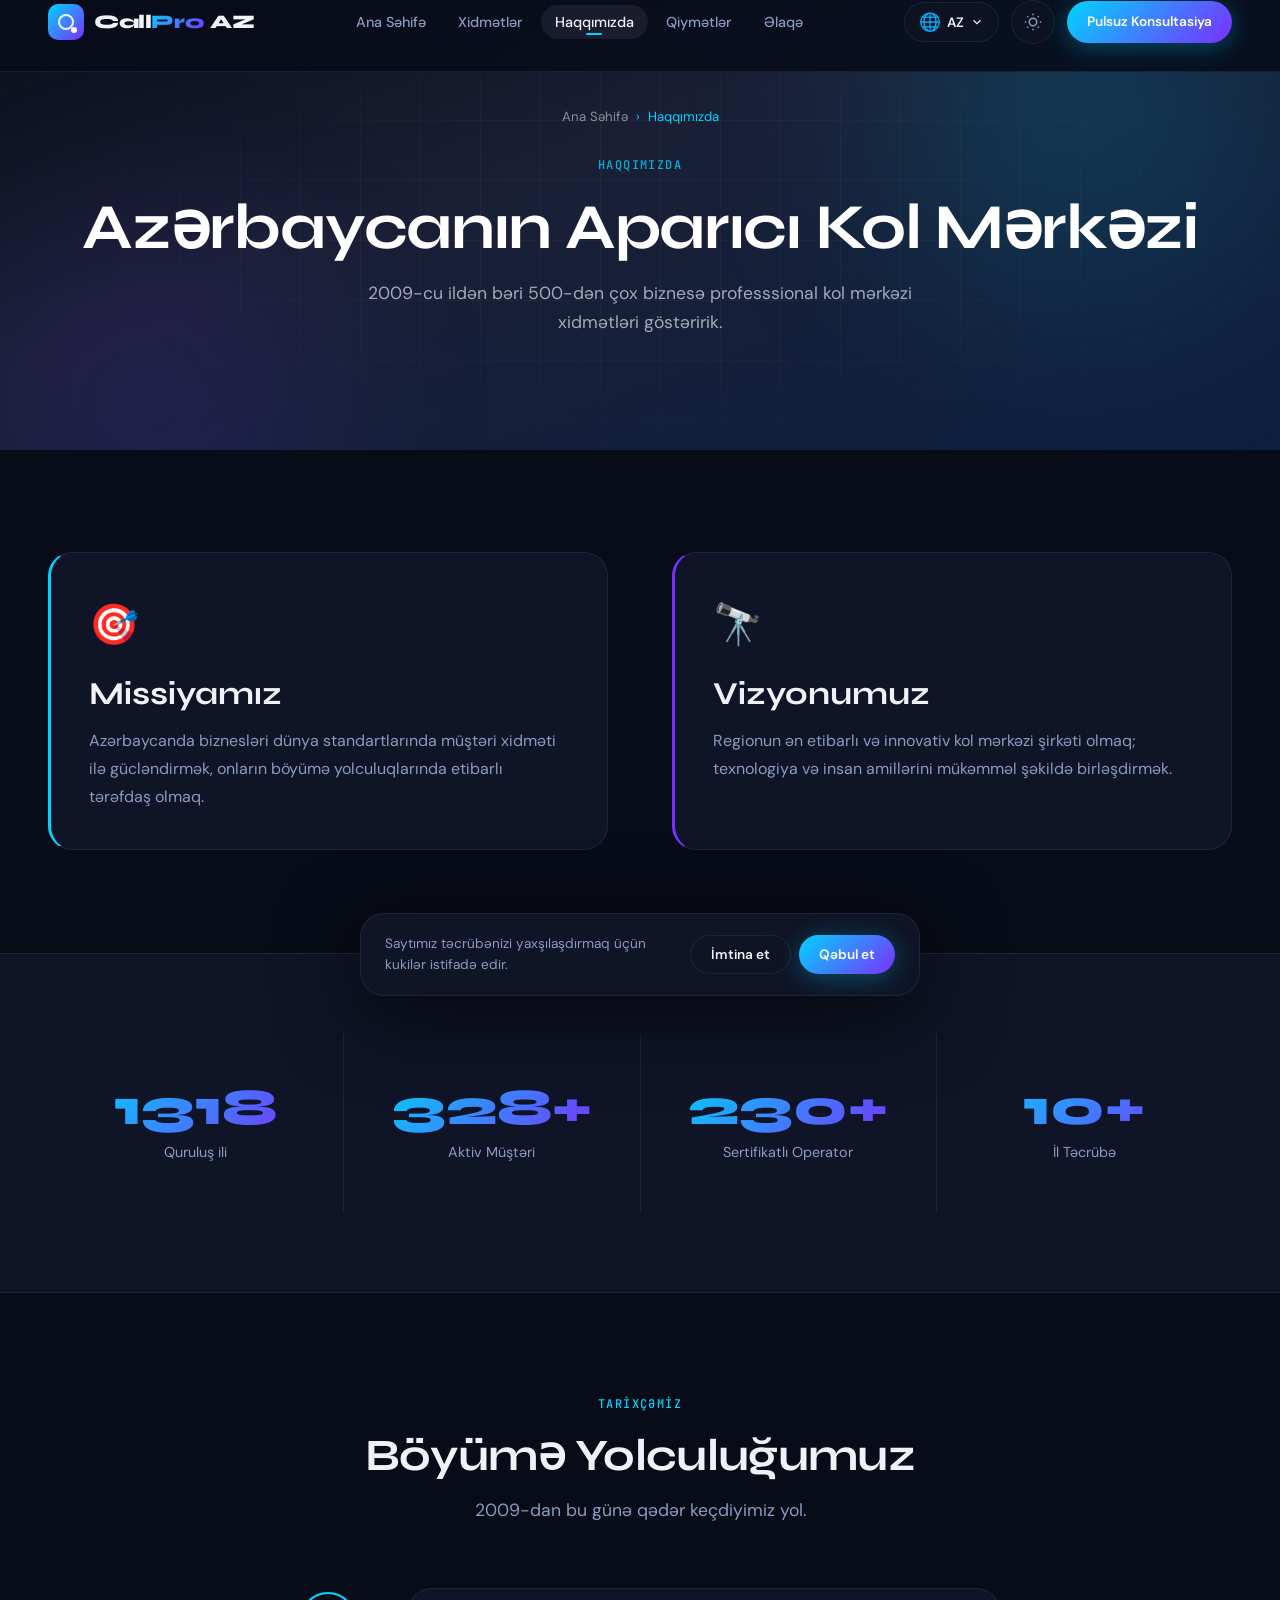
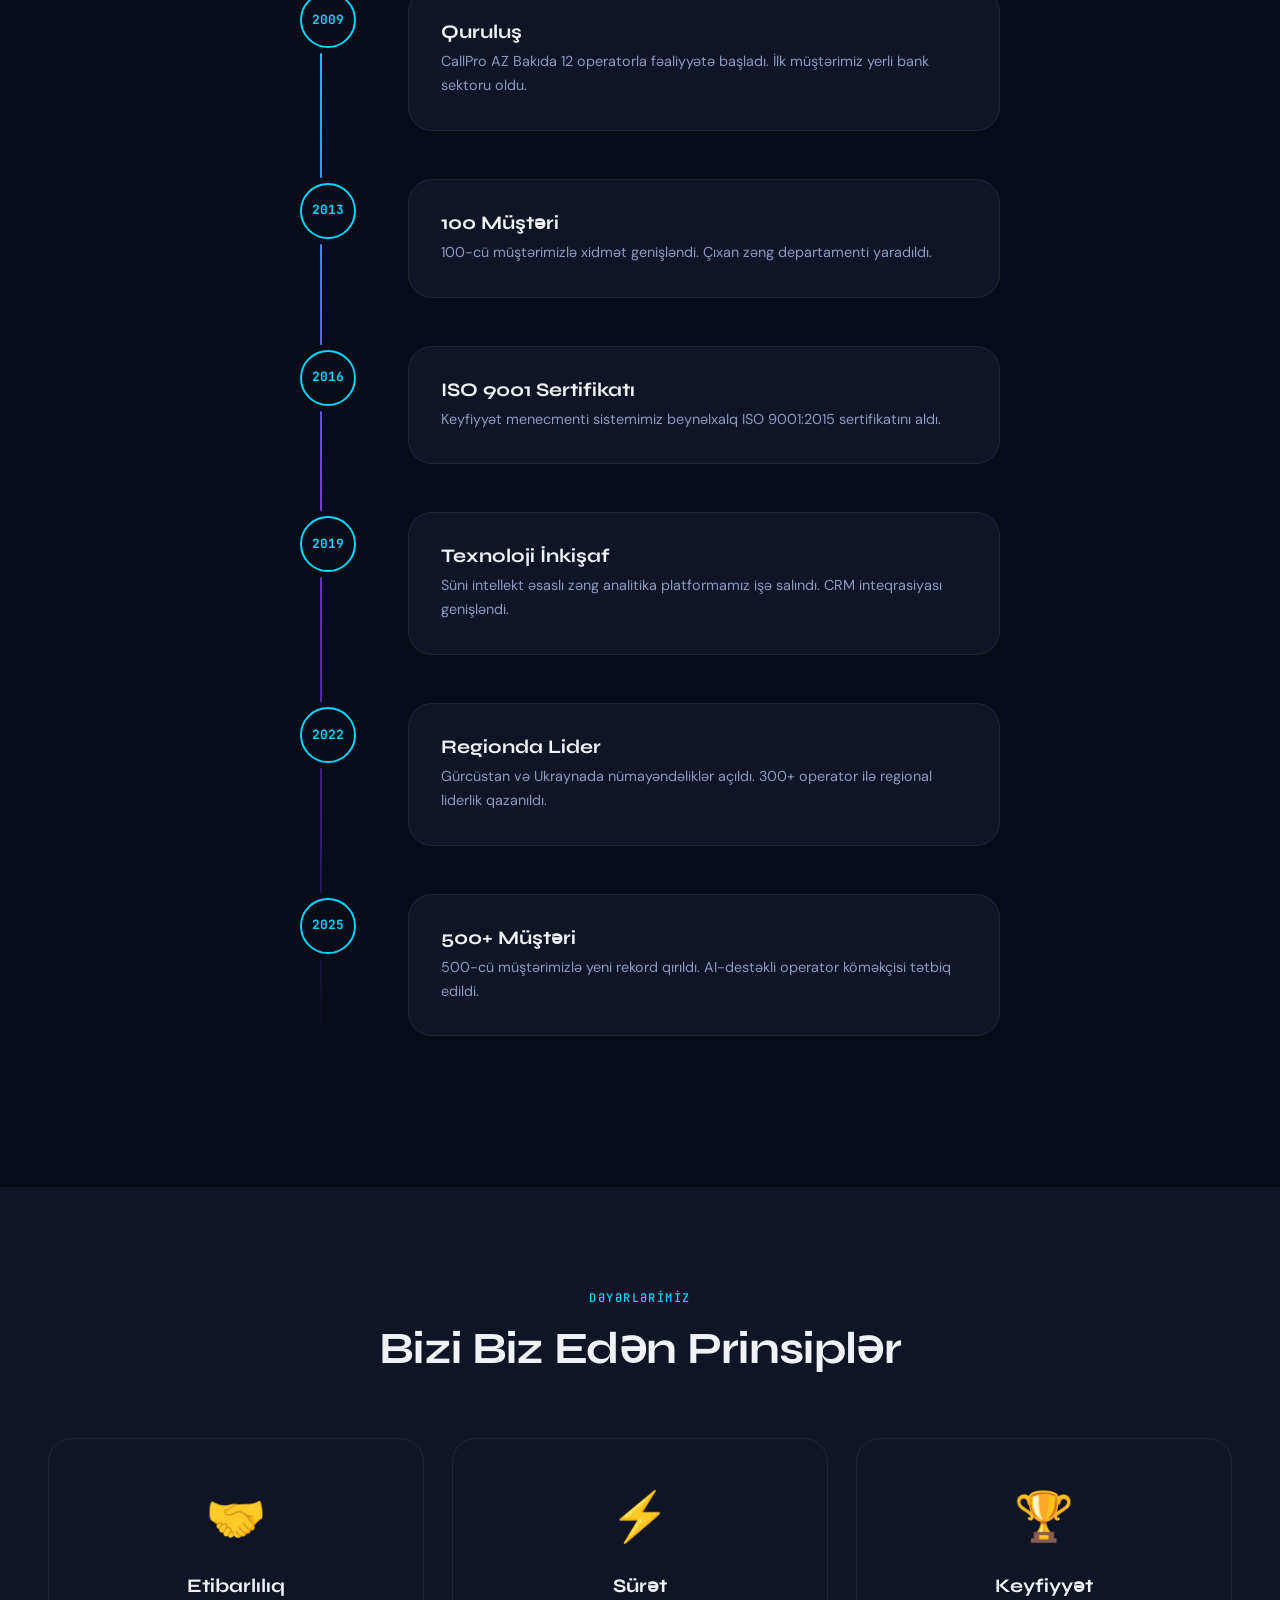
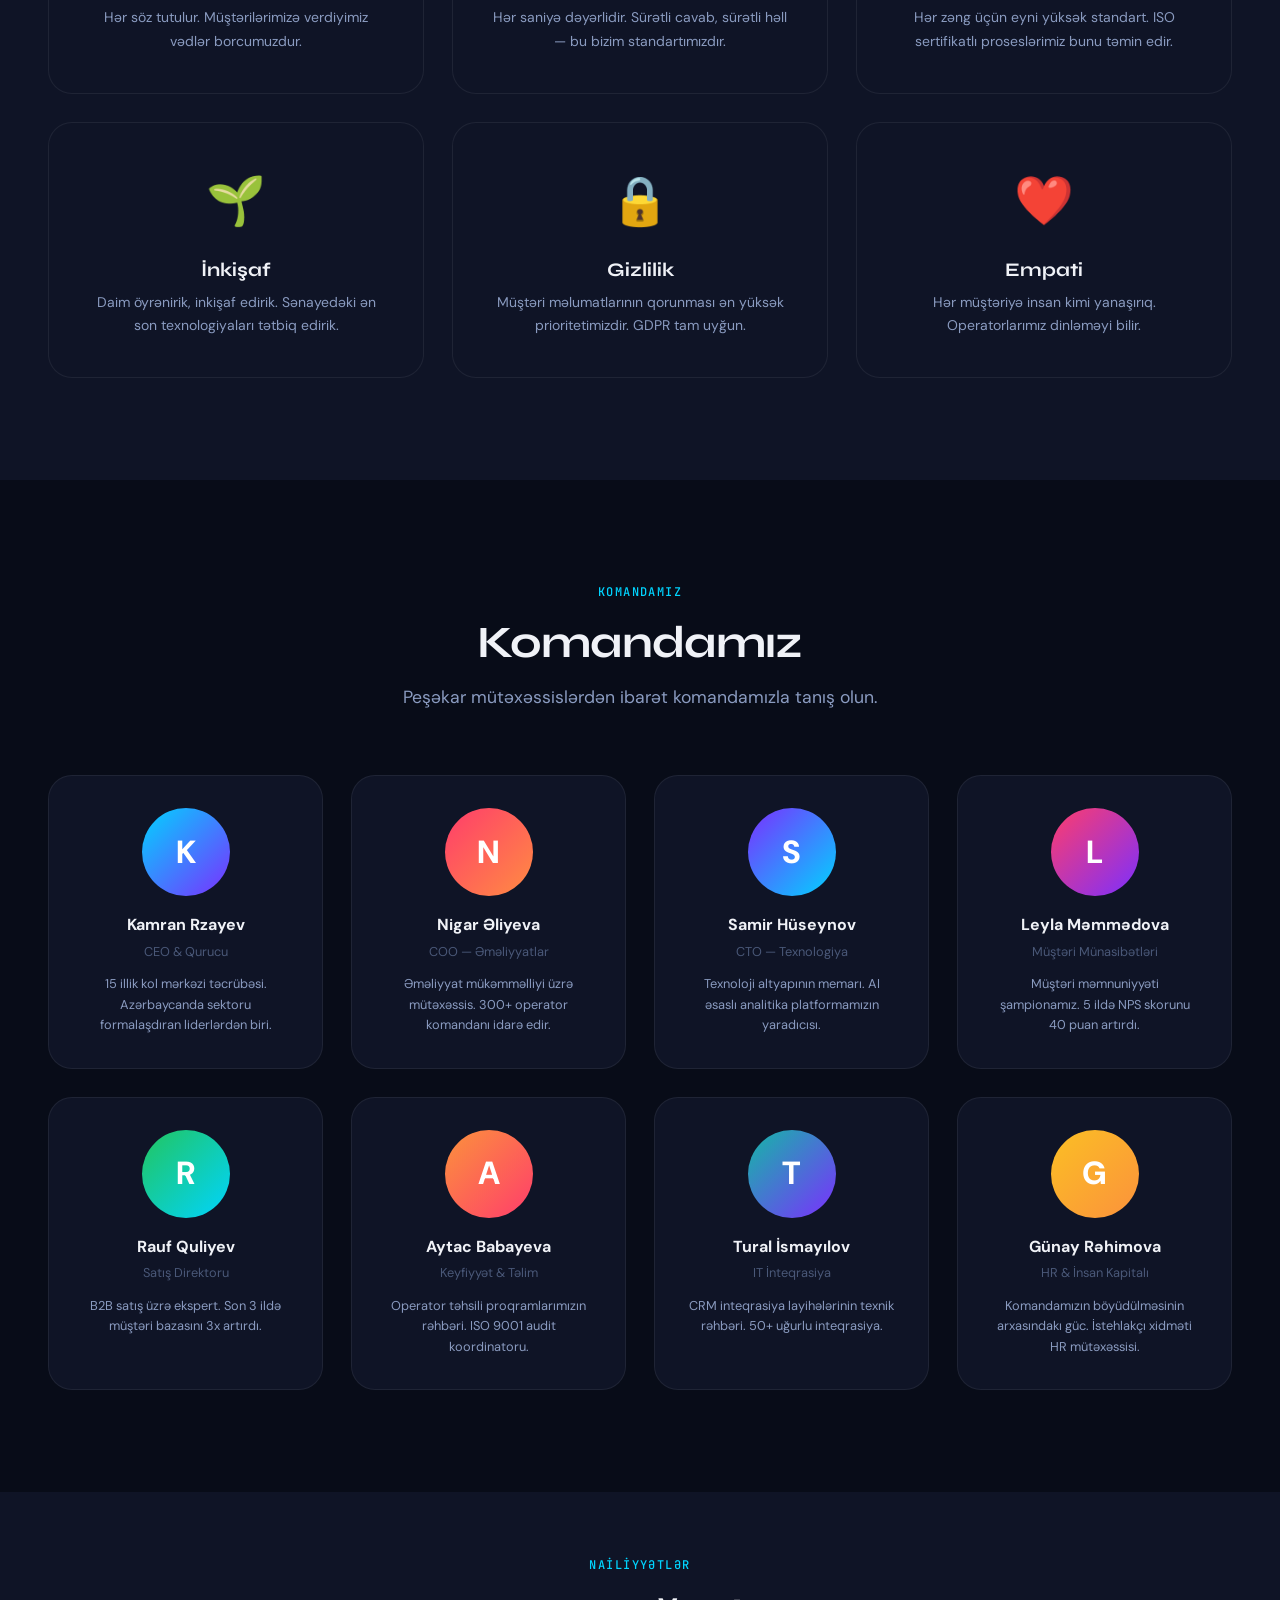
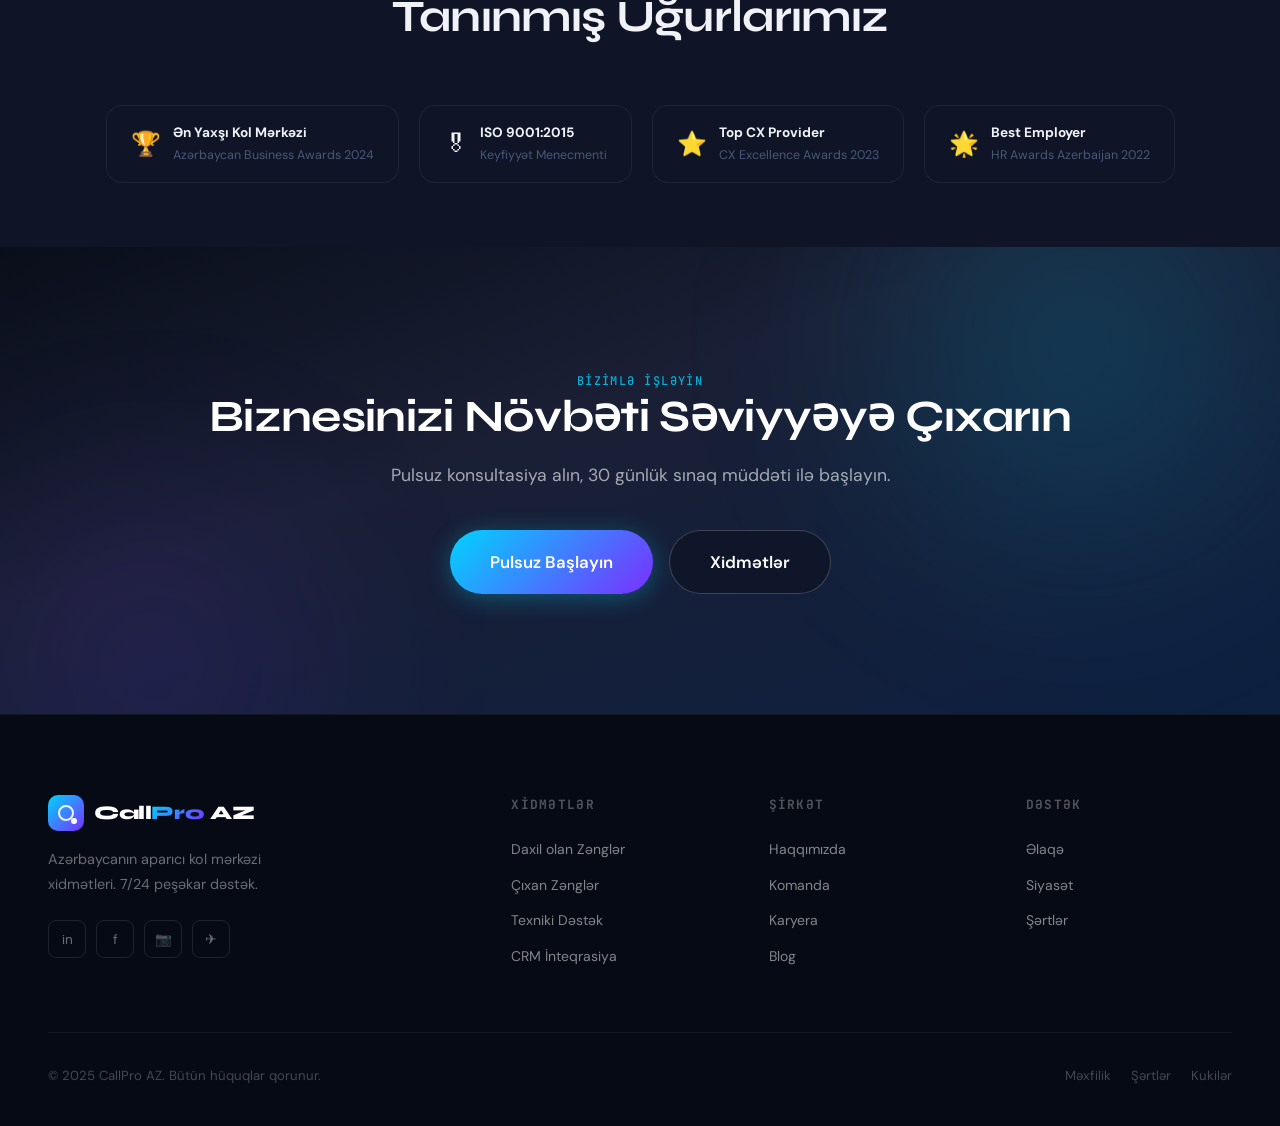
==== about.html @ 4e889a0c "Update about.html" ====
<!DOCTYPE html>
<html lang="az" data-theme="dark">
<head>
  <meta charset="UTF-8"/>
  <meta name="viewport" content="width=device-width, initial-scale=1.0"/>
  <meta name="description" data-i18n="page_description_about" content="CallPro AZ haqqında — 2009-dən bəri Azərbaycanda aparıcı kol mərkəzi xidməti. Komandamız, missiyamız, dəyərlərimiz."/>
  <title data-i18n="page_title_about">Haqqımızda — CallPro AZ</title>
  <link rel="preconnect" href="https://fonts.googleapis.com"/>
  <link rel="preconnect" href="https://fonts.gstatic.com" crossorigin/>
  <link href="https://fonts.googleapis.com/css2?family=Syne:wght@400;600;700;800&family=DM+Sans:ital,opsz,wght@0,9..40,300;0,9..40,400;0,9..40,500;0,9..40,600;0,9..40,700;1,9..40,400&family=JetBrains+Mono:wght@400;500;600&display=swap" rel="stylesheet"/>
  <link rel="stylesheet" href="css/variables.css"/>
  <link rel="stylesheet" href="css/nav.css"/>
  <link rel="stylesheet" href="css/sections.css"/>
  <link rel="stylesheet" href="css/components.css"/>
  <link rel="stylesheet" href="css/responsive.css"/>
  <style>
    .timeline { position: relative; padding: 0; }
    .timeline::before {
      content: '';
      position: absolute;
      left: clamp(20px, 4vw, 40px);
      top: 0; bottom: 0;
      width: 2px;
      background: linear-gradient(to bottom, var(--accent), var(--accent-3), transparent);
    }
    .timeline-item {
      display: grid;
      grid-template-columns: clamp(56px, 8vw, 96px) 1fr;
      gap: clamp(16px, 3vw, 32px);
      margin-bottom: clamp(28px, 4vw, 48px);
      position: relative;
    }
    .timeline-year {
      text-align: center;
      padding-top: 4px;
      position: relative;
      z-index: 1;
    }
    .timeline-year-num {
      display: inline-flex;
      align-items: center;
      justify-content: center;
      width: clamp(40px, 6vw, 56px);
      height: clamp(40px, 6vw, 56px);
      border-radius: 50%;
      border: 2px solid var(--accent);
      background: var(--bg);
      font-family: var(--font-mono);
      font-weight: 700;
      font-size: clamp(0.65rem, 1.2vw, 0.8rem);
      color: var(--accent);
      box-shadow: 0 0 0 6px var(--bg);
    }
    .timeline-content {
      background: var(--bg-card);
      border: 1px solid var(--border);
      border-radius: var(--radius-lg);
      padding: clamp(20px, 3vw, 32px);
      transition: all var(--dur-med) var(--ease);
    }
    .timeline-content:hover { border-color: rgba(0,212,255,0.25); transform: translateX(4px); }
    .timeline-content h3 { font-size: clamp(1rem, 1.8vw, 1.2rem); margin-bottom: 8px; }
    .timeline-content p  { font-size: 0.9rem; color: var(--text-secondary); line-height: 1.65; }

    .values-grid {
      display: grid;
      grid-template-columns: repeat(3, 1fr);
      gap: clamp(16px, 2.5vw, 28px);
    }
    .value-card {
      padding: clamp(24px, 3.5vw, 40px);
      border-radius: var(--radius-lg);
      background: var(--bg-card);
      border: 1px solid var(--border);
      text-align: center;
      transition: all var(--dur-med) var(--ease);
    }
    .value-card:hover { transform: translateY(-6px); box-shadow: var(--shadow-lg); border-color: rgba(0,212,255,0.2); }
    .value-icon { font-size: clamp(2rem, 4vw, 3rem); margin-bottom: 20px; display: block; }
    .value-card h3 { font-size: clamp(1rem, 1.8vw, 1.2rem); margin-bottom: 10px; }
    .value-card p  { font-size: 0.875rem; color: var(--text-secondary); line-height: 1.65; }

    .team-grid { display: grid; grid-template-columns: repeat(4, 1fr); gap: clamp(16px, 2.5vw, 28px); }
    .team-card {
      background: var(--bg-card);
      border: 1px solid var(--border);
      border-radius: var(--radius-lg);
      padding: clamp(20px, 3vw, 32px);
      text-align: center;
      transition: all var(--dur-med) var(--ease);
    }
    .team-card:hover { transform: translateY(-6px); box-shadow: var(--shadow-lg); border-color: rgba(0,212,255,0.2); }
    .team-card__avatar {
      width: clamp(64px, 10vw, 88px);
      height: clamp(64px, 10vw, 88px);
      border-radius: 50%;
      margin: 0 auto 16px;
      display: flex; align-items: center; justify-content: center;
      font-size: clamp(1.4rem, 3vw, 2rem);
      font-weight: 800; color: #fff;
      position: relative;
    }
    .team-card__avatar::after {
      content: '';
      position: absolute; inset: -3px;
      border-radius: 50%;
      background: var(--grad-accent);
      z-index: -1;
    }
    .team-card__name { font-weight: 700; font-size: clamp(0.9rem, 1.5vw, 1rem); margin-bottom: 4px; }
    .team-card__role { font-size: 0.8rem; color: var(--text-muted); margin-bottom: 12px; }
    .team-card__bio  { font-size: 0.8rem; color: var(--text-secondary); line-height: 1.6; }

    .awards-row {
      display: flex; flex-wrap: wrap; gap: clamp(12px, 2vw, 20px);
      justify-content: center; margin-top: 48px;
    }
    .award-badge {
      display: flex; align-items: center; gap: 12px;
      padding: clamp(12px, 2vw, 16px) clamp(16px, 3vw, 24px);
      background: var(--bg-card);
      border: 1px solid var(--border);
      border-radius: var(--radius-md);
      transition: all var(--dur-fast);
    }
    .award-badge:hover { border-color: var(--accent); transform: translateY(-3px); }
    .award-badge__icon { font-size: 1.5rem; }
    .award-badge__text { font-size: 0.85rem; }
    .award-badge__text strong { display: block; font-weight: 700; }
    .award-badge__text span   { color: var(--text-muted); font-size: 0.78rem; }

    @media (max-width: 1023px) { .team-grid { grid-template-columns: repeat(2, 1fr); } }
    @media (max-width: 767px)  { .values-grid { grid-template-columns: 1fr; } }
    @media (max-width: 639px)  { .team-grid { grid-template-columns: 1fr; max-width: 320px; margin: 0 auto; } }
  </style>
</head>
<body>
<div class="loading-screen">
  <div class="loading-logo">
    <div class="loading-mark"><svg width="32" height="32" viewBox="0 0 32 32" fill="none"><circle cx="16" cy="13" r="7" stroke="white" stroke-width="2.5"/><circle cx="23" cy="24" r="3" fill="white"/></svg></div>
    <div class="loading-bar"><div class="loading-bar-fill"></div></div>
  </div>
</div>
<div class="cursor-glow"></div>

<nav class="nav" id="mainNav">
  <div class="container"><div class="nav__inner">
    <a href="index.html" class="nav__logo"><div class="nav__logo-mark"></div><span class="nav__logo-text">Call<span>Pro</span> AZ</span></a>
    <ul class="nav__menu">
      <li><a href="index.html"    class="nav__link" data-i18n="nav_home">Ana Səhifə</a></li>
      <li><a href="services.html" class="nav__link" data-i18n="nav_services">Xidmətlər</a></li>
      <li><a href="about.html"    class="nav__link" data-i18n="nav_about">Haqqımızda</a></li>
      <li><a href="pricing.html"  class="nav__link" data-i18n="nav_pricing">Qiymətlər</a></li>
      <li><a href="contact.html"  class="nav__link" data-i18n="nav_contact">Əlaqə</a></li>
    </ul>
    <div class="nav__controls">
      <div class="lang-selector">
        <button class="lang-btn"><span class="lang-flag">🌐</span><span class="lang-current">AZ</span><svg viewBox="0 0 24 24" fill="none" stroke="currentColor" stroke-width="2"><path d="M6 9l6 6 6-6"/></svg></button>
        <div class="lang-dropdown">
          <button class="lang-option active" data-lang="az"><span class="lang-flag">🇦🇿</span> Azərbaycanca</button>
          <button class="lang-option" data-lang="en"><span class="lang-flag">🇬🇧</span> English</button>
          <button class="lang-option" data-lang="ru"><span class="lang-flag">🇷🇺</span> Русский</button>
        </div>
      </div>
      <button class="theme-toggle" aria-label="Toggle theme">
        <svg class="icon-moon" viewBox="0 0 24 24" fill="none" stroke="currentColor" stroke-width="2"><path d="M21 12.79A9 9 0 1111.21 3a7 7 0 009.79 9.79z"/></svg>
        <svg class="icon-sun"  viewBox="0 0 24 24" fill="none" stroke="currentColor" stroke-width="2"><circle cx="12" cy="12" r="5"/><line x1="12" y1="1" x2="12" y2="3"/><line x1="12" y1="21" x2="12" y2="23"/><line x1="4.22" y1="4.22" x2="5.64" y2="5.64"/><line x1="18.36" y1="18.36" x2="19.78" y2="19.78"/><line x1="1" y1="12" x2="3" y2="12"/><line x1="21" y1="12" x2="23" y2="12"/><line x1="4.22" y1="19.78" x2="5.64" y2="18.36"/><line x1="18.36" y1="5.64" x2="19.78" y2="4.22"/></svg>
      </button>
      <a href="contact.html" class="btn btn-primary btn-sm nav__cta" data-i18n="nav_cta">Pulsuz Konsultasiya</a>
    </div>
    <button class="nav__hamburger" aria-label="Menu"><span></span><span></span><span></span></button>
  </div></div>
  <div class="nav__progress"></div>
</nav>
<div class="nav__mobile">
  <a href="index.html"    class="nav__mobile-link" data-i18n="nav_home">Ana Səhifə <span>→</span></a>
  <a href="services.html" class="nav__mobile-link" data-i18n="nav_services">Xidmətlər <span>→</span></a>
  <a href="about.html"    class="nav__mobile-link" data-i18n="nav_about">Haqqımızda <span>→</span></a>
  <!-- <li><a href="pricing.html"  class="nav__link" data-i18n="nav_pricing">Qiymətlər</a></li> -->
  <a href="contact.html"  class="nav__mobile-link" data-i18n="nav_contact">Əlaqə <span>→</span></a>
  <div class="nav__mobile-controls">
    <div class="lang-selector">
      <button class="lang-btn"><span class="lang-flag">🌐</span><span class="lang-current">AZ</span><svg viewBox="0 0 24 24" fill="none" stroke="currentColor" stroke-width="2"><path d="M6 9l6 6 6-6"/></svg></button>
      <div class="lang-dropdown">
        <button class="lang-option active" data-lang="az"><span class="lang-flag">🇦🇿</span> Azərbaycanca</button>
        <button class="lang-option" data-lang="en"><span class="lang-flag">🇬🇧</span> English</button>
        <button class="lang-option" data-lang="ru"><span class="lang-flag">🇷🇺</span> Русский</button>
      </div>
    </div>
    <button class="theme-toggle"><svg class="icon-moon" viewBox="0 0 24 24" fill="none" stroke="currentColor" stroke-width="2"><path d="M21 12.79A9 9 0 1111.21 3a7 7 0 009.79 9.79z"/></svg><svg class="icon-sun" viewBox="0 0 24 24" fill="none" stroke="currentColor" stroke-width="2"><circle cx="12" cy="12" r="5"/></svg></button>
    <a href="contact.html" class="btn btn-primary btn-sm" style="flex:1;justify-content:center" data-i18n="nav_cta">Konsultasiya</a>
  </div>
</div>

<section class="page-hero">
  <div class="hero__orb hero__orb--1"></div>
  <div class="hero__orb hero__orb--2"></div>
  <div class="hero__grid"></div>
  <div class="container page-hero__content">
    <div class="breadcrumb">
      <a href="index.html" data-i18n="nav_home">Ana Səhifə</a><span>›</span>
      <span data-i18n="nav_about">Haqqımızda</span>
    </div>
    <span class="label reveal" style="color:rgba(0,212,255,0.8)" data-i18n="about_label">Haqqımızda</span>
    <h1 class="display-lg reveal stagger-1" style="color:#fff;margin:16px 0" data-i18n="about_title">Azərbaycanın Aparıcı Kol Mərkəzi</h1>
    <p class="reveal stagger-2" data-i18n="about_desc">2009-cu ildən bəri 500-dən çox biznesə professsional kol mərkəzi xidmətləri göstəririk.</p>
  </div>
</section>

<section class="section">
  <div class="container">
    <div class="about-split grid grid-2">
      <div class="card reveal-left" style="border-left:3px solid var(--accent)">
        <div style="font-size:2.5rem;margin-bottom:20px">🎯</div>
        <h2 class="display-sm" style="margin-bottom:16px" data-i18n="about_mission_t">Missiyamız</h2>
        <p style="color:var(--text-secondary);line-height:1.75;font-size:1rem" data-i18n="about_mission_d">Azərbaycanda biznesləri dünya standartlarında müştəri xidməti ilə gücləndirmək, onların böyümə yolculuqlarında etibarlı tərəfdaş olmaq.</p>
      </div>
      <div class="card reveal-right" style="border-left:3px solid var(--accent-3)">
        <div style="font-size:2.5rem;margin-bottom:20px">🔭</div>
        <h2 class="display-sm" style="margin-bottom:16px" data-i18n="about_vision_t">Vizyonumuz</h2>
        <p style="color:var(--text-secondary);line-height:1.75;font-size:1rem" data-i18n="about_vision_d">Regionun ən etibarlı və innovativ kol mərkəzi şirkəti olmaq; texnologiya və insan amillərini mükəmməl şəkildə birləşdirmək.</p>
      </div>
    </div>
  </div>
</section>

<section class="stats-section">
  <div class="container">
    <div class="stats-grid">
      <div class="stat-item reveal stagger-1"><div class="stat-num">2009</div><div class="stat-label" data-i18n="about_stat_foundation">Quruluş ili</div></div>
      <div class="stat-item reveal stagger-2"><div class="stat-num" data-i18n="stats_1">500+</div><div class="stat-label" data-i18n="stats_1l">Aktiv Müştəri</div></div>
      <div class="stat-item reveal stagger-3"><div class="stat-num">350+</div><div class="stat-label" data-i18n="about_stat_certified">Sertifikatlı Operator</div></div>
      <div class="stat-item reveal stagger-4"><div class="stat-num">15+</div><div class="stat-label" data-i18n="about_stat_experience">İl Təcrübə</div></div>
    </div>
  </div>
</section>


<section class="section">
  <div class="container">
    <div class="section-header">
      <span class="label reveal" data-i18n="about_history_label">Tarixçəmiz</span>
      <h2 class="display-md reveal stagger-1" data-i18n="about_history_title">Böyümə Yolculuğumuz</h2>
      <p class="reveal stagger-2" data-i18n="about_history_desc">2009-dan bu günə qədər keçdiyimiz yol.</p>
    </div>
    <div style="max-width:720px;margin:0 auto">
      <div class="timeline">
        <div class="timeline-item reveal stagger-1">
          <div class="timeline-year"><div class="timeline-year-num">2009</div></div>
          <div class="timeline-content"><h3 data-i18n="about_history_2009_title">Quruluş</h3><p data-i18n="about_history_2009_desc">CallPro AZ Bakıda 12 operatorla fəaliyyətə başladı. İlk müştərimiz yerli bank sektoru oldu.</p></div>
        </div>
        <div class="timeline-item reveal stagger-2">
          <div class="timeline-year"><div class="timeline-year-num">2013</div></div>
          <div class="timeline-content"><h3 data-i18n="about_history_2013_title">100 Müştəri</h3><p data-i18n="about_history_2013_desc">100-cü müştərimizlə xidmət genişləndi. Çıxan zəng departamenti yaradıldı.</p></div>
        </div>
        <div class="timeline-item reveal stagger-3">
          <div class="timeline-year"><div class="timeline-year-num">2016</div></div>
          <div class="timeline-content"><h3 data-i18n="about_history_2016_title">ISO 9001 Sertifikatı</h3><p data-i18n="about_history_2016_desc">Keyfiyyət menecmenti sistemimiz beynəlxalq ISO 9001:2015 sertifikatını aldı.</p></div>
        </div>
        <div class="timeline-item reveal stagger-4">
          <div class="timeline-year"><div class="timeline-year-num">2019</div></div>
          <div class="timeline-content"><h3 data-i18n="about_history_2019_title">Texnoloji İnkişaf</h3><p data-i18n="about_history_2019_desc">Süni intellekt əsaslı zəng analitika platformamız işə salındı. CRM inteqrasiyası genişləndi.</p></div>
        </div>
        <div class="timeline-item reveal stagger-5">
          <div class="timeline-year"><div class="timeline-year-num">2022</div></div>
          <div class="timeline-content"><h3 data-i18n="about_history_2022_title">Regionda Lider</h3><p data-i18n="about_history_2022_desc">Gürcüstan və Ukraynada nümayəndəliklər açıldı. 300+ operator ilə regional liderlik qazanıldı.</p></div>
        </div>
        <div class="timeline-item reveal stagger-6">
          <div class="timeline-year"><div class="timeline-year-num">2025</div></div>
          <div class="timeline-content"><h3 data-i18n="about_history_2025_title">500+ Müştəri</h3><p data-i18n="about_history_2025_desc">500-cü müştərimizlə yeni rekord qırıldı. AI-destəkli operator köməkçisi tətbiq edildi.</p></div>
        </div>
      </div>
    </div>
  </div>
</section>

<section class="section" style="background:var(--bg-card)">
  <div class="container">
    <div class="section-header">
      <span class="label reveal" data-i18n="about_values_label">Dəyərlərimiz</span>
      <h2 class="display-md reveal stagger-1" data-i18n="about_values_title">Bizi Biz Edən Prinsiplər</h2>
    </div>
    <div class="values-grid">
      <div class="value-card reveal stagger-1">
        <span class="value-icon">🤝</span>
        <h3 data-i18n="about_value_1_title">Etibarlılıq</h3>
        <p data-i18n="about_value_1_desc">Hər söz tutulur. Müştərilərimizə verdiyimiz vədlər borcumuzdur.</p>
      </div>
      <div class="value-card reveal stagger-2">
        <span class="value-icon">⚡</span>
        <h3 data-i18n="about_value_2_title">Sürət</h3>
        <p data-i18n="about_value_2_desc">Hər saniyə dəyərlidir. Sürətli cavab, sürətli həll — bu bizim standartımızdır.</p>
      </div>
      <div class="value-card reveal stagger-3">
        <span class="value-icon">🏆</span>
        <h3 data-i18n="about_value_3_title">Keyfiyyət</h3>
        <p data-i18n="about_value_3_desc">Hər zəng üçün eyni yüksək standart. ISO sertifikatlı proseslərimiz bunu təmin edir.</p>
      </div>
      <div class="value-card reveal stagger-4">
        <span class="value-icon">🌱</span>
        <h3 data-i18n="about_value_4_title">İnkişaf</h3>
        <p data-i18n="about_value_4_desc">Daim öyrənirik, inkişaf edirik. Sənayedəki ən son texnologiyaları tətbiq edirik.</p>
      </div>
      <div class="value-card reveal stagger-5">
        <span class="value-icon">🔒</span>
        <h3 data-i18n="about_value_5_title">Gizlilik</h3>
        <p data-i18n="about_value_5_desc">Müştəri məlumatlarının qorunması ən yüksək prioritetimizdir. GDPR tam uyğun.</p>
      </div>
      <div class="value-card reveal stagger-6">
        <span class="value-icon">❤️</span>
        <h3 data-i18n="about_value_6_title">Empati</h3>
        <p data-i18n="about_value_6_desc">Hər müştəriyə insan kimi yanaşırıq. Operatorlarımız dinləməyi bilir.</p>
      </div>
    </div>
  </div>
</section>


<section class="section">
  <div class="container">
    <div class="section-header">
      <span class="label reveal" data-i18n="about_team_title">Komandamız</span>
      <h2 class="display-md reveal stagger-1" data-i18n="about_team_title">Komandamız</h2>
      <p class="reveal stagger-2" data-i18n="about_team_desc">Peşəkar mütəxəssislərdən ibarət komandamızla tanış olun.</p>
    </div>
    <div class="team-grid">
      <div class="team-card reveal stagger-1">
        <div class="team-card__avatar" style="background:var(--grad-accent)">K</div>
        <div class="team-card__name">Kamran Rzayev</div>
        <div class="team-card__role" data-i18n="about_team_role_1">CEO & Qurucu</div>
        <div class="team-card__bio" data-i18n="about_team_bio_1">15 illik kol mərkəzi təcrübəsi. Azərbaycanda sektoru formalaşdıran liderlərdən biri.</div>
      </div>
      <div class="team-card reveal stagger-2">
        <div class="team-card__avatar" style="background:var(--grad-warm)">N</div>
        <div class="team-card__name">Nigar Əliyeva</div>
        <div class="team-card__role" data-i18n="about_team_role_2">COO — Əməliyyatlar</div>
        <div class="team-card__bio" data-i18n="about_team_bio_2">Əməliyyat mükəmməlliyi üzrə mütəxəssis. 300+ operator komandanı idarə edir.</div>
      </div>
      <div class="team-card reveal stagger-3">
        <div class="team-card__avatar" style="background:linear-gradient(135deg,#7B2FFF,#00D4FF)">S</div>
        <div class="team-card__name">Samir Hüseynov</div>
        <div class="team-card__role" data-i18n="about_team_role_3">CTO — Texnologiya</div>
        <div class="team-card__bio" data-i18n="about_team_bio_3">Texnoloji altyapının memarı. AI əsaslı analitika platformamızın yaradıcısı.</div>
      </div>
      <div class="team-card reveal stagger-4">
        <div class="team-card__avatar" style="background:linear-gradient(135deg,#FF3D6B,#7B2FFF)">L</div>
        <div class="team-card__name">Leyla Məmmədova</div>
        <div class="team-card__role" data-i18n="about_team_role_4">Müştəri Münasibətləri</div>
        <div class="team-card__bio" data-i18n="about_team_bio_4">Müştəri məmnuniyyəti şampionamız. 5 ildə NPS skorunu 40 puan artırdı.</div>
      </div>
      <div class="team-card reveal stagger-5">
        <div class="team-card__avatar" style="background:linear-gradient(135deg,#22c55e,#00D4FF)">R</div>
        <div class="team-card__name">Rauf Quliyev</div>
        <div class="team-card__role" data-i18n="about_team_role_5">Satış Direktoru</div>
        <div class="team-card__bio" data-i18n="about_team_bio_5">B2B satış üzrə ekspert. Son 3 ildə müştəri bazasını 3x artırdı.</div>
      </div>
      <div class="team-card reveal stagger-6">
        <div class="team-card__avatar" style="background:linear-gradient(135deg,#fb923c,#FF3D6B)">A</div>
        <div class="team-card__name">Aytac Babayeva</div>
        <div class="team-card__role" data-i18n="about_team_role_6">Keyfiyyət & Təlim</div>
        <div class="team-card__bio" data-i18n="about_team_bio_6">Operator təhsili proqramlarımızın rəhbəri. ISO 9001 audit koordinatoru.</div>
      </div>
      <div class="team-card reveal stagger-1">
        <div class="team-card__avatar" style="background:linear-gradient(135deg,#14b8a6,#7B2FFF)">T</div>
        <div class="team-card__name">Tural İsmayılov</div>
        <div class="team-card__role" data-i18n="about_team_role_7">IT İnteqrasiya</div>
        <div class="team-card__bio" data-i18n="about_team_bio_7">CRM inteqrasiya layihələrinin texnik rəhbəri. 50+ uğurlu inteqrasiya.</div>
      </div>
      <div class="team-card reveal stagger-2">
        <div class="team-card__avatar" style="background:linear-gradient(135deg,#FBBF24,#fb923c)">G</div>
        <div class="team-card__name">Günay Rəhimova</div>
        <div class="team-card__role" data-i18n="about_team_role_8">HR & İnsan Kapitalı</div>
        <div class="team-card__bio" data-i18n="about_team_bio_8">Komandamızın böyüdülməsinin arxasındakı güc. İstehlakçı xidməti HR mütəxəssisi.</div>
      </div>
    </div>
  </div>
</section>

<section class="section--sm" style="background:var(--bg-card)">
  <div class="container">
    <div class="section-header">
      <span class="label reveal" data-i18n="about_awards_label">Nailiyyətlər</span>
      <h2 class="display-md reveal stagger-1" data-i18n="about_awards_title">Tanınmış Uğurlarımız</h2>
    </div>
    <div class="awards-row">
      <div class="award-badge reveal stagger-1">
        <div class="award-badge__icon">🏆</div>
        <div class="award-badge__text"><strong data-i18n="about_award_1_title">Ən Yaxşı Kol Mərkəzi</strong><span data-i18n="about_award_1_sub">Azərbaycan Business Awards 2024</span></div>
      </div>
      <div class="award-badge reveal stagger-2">
        <div class="award-badge__icon">🎖</div>
        <div class="award-badge__text"><strong data-i18n="about_award_2_title">ISO 9001:2015</strong><span data-i18n="about_award_2_sub">Keyfiyyət Menecmenti</span></div>
      </div>
      <div class="award-badge reveal stagger-3">
        <div class="award-badge__icon">⭐</div>
        <div class="award-badge__text"><strong data-i18n="about_award_3_title">Top CX Provider</strong><span data-i18n="about_award_3_sub">CX Excellence Awards 2023</span></div>
      </div>
      <div class="award-badge reveal stagger-4">
        <div class="award-badge__icon">🌟</div>
        <div class="award-badge__text"><strong data-i18n="about_award_4_title">Best Employer</strong><span data-i18n="about_award_4_sub">HR Awards Azerbaijan 2022</span></div>
      </div>
    </div>
  </div>
</section>

<section class="cta-section">
  <div class="hero__orb hero__orb--1"></div>
  <div class="hero__orb hero__orb--2"></div>
  <div class="container cta-section__content">
    <span class="label reveal" style="color:rgba(0,212,255,0.8)" data-i18n="about_cta_label">Bizimlə işləyin</span>
    <h2 class="display-md reveal stagger-1" data-i18n="cta_title">Biznesinizi Növbəti Səviyyəyə Çıxarın</h2>
    <p class="reveal stagger-2" data-i18n="cta_desc">Pulsuz konsultasiya alın, 30 günlük sınaq müddəti ilə başlayın.</p>
    <div class="cta-actions reveal stagger-3">
      <a href="contact.html" class="btn btn-primary btn-lg" data-i18n="cta_btn1">Pulsuz Başlayın</a>
      <a href="services.html" class="btn btn-ghost btn-lg" style="border-color:rgba(255,255,255,0.2);color:#fff" data-i18n="nav_services">Xidmətlər</a>
    </div>
  </div>
</section>


<footer class="footer">
  <div class="container">
    <div class="footer__grid">
      <div>
        <a href="index.html" class="nav__logo"><div class="nav__logo-mark"></div><span class="nav__logo-text" style="color:#fff">Call<span>Pro</span> AZ</span></a>
        <p class="footer__brand-desc" data-i18n="footer_desc">Azərbaycanın aparıcı kol mərkəzi xidmətleri. 7/24 peşəkar dəstək.</p>
        <div class="footer__socials">
          <a href="#" class="footer__social">in</a><a href="#" class="footer__social">f</a><a href="#" class="footer__social">📷</a><a href="#" class="footer__social">✈</a>
        </div>
      </div>
      <div>
        <div class="footer__col-title" data-i18n="footer_col1">Xidmətlər</div>
        <ul class="footer__links">
          <li><a href="services.html" class="footer__link" data-i18n="footer_l1">Daxil olan Zənglər</a></li>
          <li><a href="services.html" class="footer__link" data-i18n="footer_l2">Çıxan Zənglər</a></li>
          <li><a href="services.html" class="footer__link" data-i18n="footer_l3">Texniki Dəstək</a></li>
          <li><a href="services.html" class="footer__link" data-i18n="footer_l4">CRM İnteqrasiya</a></li>
        </ul>
      </div>
      <div>
        <div class="footer__col-title" data-i18n="footer_col2">Şirkət</div>
        <ul class="footer__links">
          <li><a href="about.html"   class="footer__link" data-i18n="footer_m1">Haqqımızda</a></li>
          <li><a href="about.html"   class="footer__link" data-i18n="footer_m2">Komanda</a></li>
          <li><a href="#"            class="footer__link" data-i18n="footer_m3">Karyera</a></li>
          <li><a href="#"            class="footer__link" data-i18n="footer_m4">Blog</a></li>
        </ul>
      </div>
      <div>
        <div class="footer__col-title" data-i18n="footer_col3">Dəstək</div>
        <ul class="footer__links">
          <li><a href="contact.html" class="footer__link" data-i18n="nav_contact">Əlaqə</a></li>
          <li><a href="#"            class="footer__link" data-i18n="footer_n4">Siyasət</a></li>
          <li><a href="#"            class="footer__link" data-i18n="footer_n5">Şərtlər</a></li>
        </ul>
      </div>
    </div>
    <div class="footer__bottom">
      <span class="footer__copyright" data-i18n="footer_copy">© 2025 CallPro AZ. Bütün hüquqlar qorunur.</span>
      <div class="footer__legal">
        <a href="#" data-i18n="footer_priv">Məxfilik</a>
        <a href="#" data-i18n="footer_terms">Şərtlər</a>
        <a href="#" data-i18n="footer_cookies">Kukilər</a>
      </div>
    </div>
  </div>
</footer>

<div class="cookies-banner">
  <p data-i18n="cookie_text">Saytımız kukilər istifadə edir.</p>
  <div class="cookies-actions">
    <button class="btn btn-sm btn-ghost cookie-decline" data-i18n="cookie_decline">İmtina et</button>
    <button class="btn btn-sm btn-primary cookie-accept" data-i18n="cookie_accept">Qəbul et</button>
  </div>
</div>
<button class="scroll-top" aria-label="Scroll to top">↑</button>

<script src="js/translations.js"></script>
<script src="js/app.js"></script>
</body>
</html>
---- css/variables.css ----
/* ============================================================
   VARIABLES & BASE — CallPro AZ
   ============================================================ */

:root {
  /* Brand Colors */
  --accent:        #00D4FF;
  --accent-2:      #FF3D6B;
  --accent-3:      #7B2FFF;

  /* Light Theme */
  --bg:            #F0F2F7;
  --bg-card:       #FFFFFF;
  --bg-glass:      rgba(255,255,255,0.72);
  --text-primary:  #0A0E1A;
  --text-secondary:#4A5568;
  --text-muted:    #8A92A6;
  --border:        rgba(10,14,26,0.08);
  --shadow-sm:     0 2px 12px rgba(10,14,26,0.06);
  --shadow-md:     0 8px 40px rgba(10,14,26,0.10);
  --shadow-lg:     0 20px 80px rgba(10,14,26,0.14);
  --nav-bg:        rgba(240,242,247,0.85);

  /* Gradients */
  --grad-accent:   linear-gradient(135deg, #00D4FF 0%, #7B2FFF 100%);
  --grad-warm:     linear-gradient(135deg, #FF3D6B 0%, #FF8C42 100%);
  --grad-hero:     linear-gradient(160deg, #0A0E1A 0%, #1A1F35 40%, #0D2040 100%);

  /* Typography */
  --font-display:  'Syne', sans-serif;
  --font-body:     'DM Sans', sans-serif;
  --font-mono:     'JetBrains Mono', monospace;

  /* Spacing */
  --radius-sm:     8px;
  --radius-md:     16px;
  --radius-lg:     24px;
  --radius-xl:     40px;

  /* Transitions */
  --ease:          cubic-bezier(0.23, 1, 0.32, 1);
  --ease-bounce:   cubic-bezier(0.34, 1.56, 0.64, 1);
  --dur-fast:      0.2s;
  --dur-med:       0.4s;
  --dur-slow:      0.8s;

  /* Nav */
  --nav-h:         72px;
}

[data-theme="dark"] {
  --bg:            #080C18;
  --bg-card:       #0F1426;
  --bg-glass:      rgba(15,20,38,0.80);
  --text-primary:  #F0F2F7;
  --text-secondary:#8A9BC0;
  --text-muted:    #4A5878;
  --border:        rgba(240,242,247,0.07);
  --shadow-sm:     0 2px 12px rgba(0,0,0,0.30);
  --shadow-md:     0 8px 40px rgba(0,0,0,0.40);
  --shadow-lg:     0 20px 80px rgba(0,0,0,0.60);
  --nav-bg:        rgba(8,12,24,0.88);
}

/* ============================================================
   RESET & BASE
   ============================================================ */
*, *::before, *::after { box-sizing: border-box; margin: 0; padding: 0; }

html {
  scroll-behavior: smooth;
  font-size: 16px;
}

body {
  font-family: var(--font-body);
  background: var(--bg);
  color: var(--text-primary);
  line-height: 1.6;
  overflow-x: hidden;
  transition: background var(--dur-med) var(--ease),
              color var(--dur-med) var(--ease);
}

img { max-width: 100%; display: block; }
a { color: inherit; text-decoration: none; }
button { cursor: pointer; font-family: var(--font-body); border: none; background: none; }
ul { list-style: none; }

/* ============================================================
   TYPOGRAPHY
   ============================================================ */
h1,h2,h3,h4,h5,h6 { font-family: var(--font-display); font-weight: 700; line-height: 1.1; }

.display-xl { font-size: clamp(3.2rem, 8vw, 8rem); letter-spacing: -0.03em; }
.display-lg { font-size: clamp(2.4rem, 5vw, 5.5rem); letter-spacing: -0.02em; }
.display-md { font-size: clamp(1.8rem, 3.5vw, 3.2rem); letter-spacing: -0.015em; }
.display-sm { font-size: clamp(1.4rem, 2.5vw, 2.2rem); }

.label {
  font-family: var(--font-mono);
  font-size: 0.75rem;
  letter-spacing: 0.12em;
  text-transform: uppercase;
  color: var(--accent);
  font-weight: 500;
}

/* ============================================================
   LAYOUT UTILITIES
   ============================================================ */
.container { width: 100%; max-width: 1280px; margin: 0 auto; padding: 0 24px; }
.container--wide { max-width: 1440px; }
.section { padding: 120px 0; }
.section--sm { padding: 80px 0; }

.grid { display: grid; gap: 24px; }
.grid-2 { grid-template-columns: repeat(2, 1fr); }
.grid-3 { grid-template-columns: repeat(3, 1fr); }
.grid-4 { grid-template-columns: repeat(4, 1fr); }

.flex { display: flex; }
.flex-center { display: flex; align-items: center; justify-content: center; }
.flex-between { display: flex; align-items: center; justify-content: space-between; }
.flex-col { display: flex; flex-direction: column; }
.gap-8  { gap: 8px; }
.gap-16 { gap: 16px; }
.gap-24 { gap: 24px; }
.gap-40 { gap: 40px; }

/* ============================================================
   BUTTONS
   ============================================================ */
.btn {
  display: inline-flex;
  align-items: center;
  gap: 8px;
  padding: 14px 28px;
  border-radius: 100px;
  font-weight: 600;
  font-size: 0.95rem;
  transition: all var(--dur-fast) var(--ease);
  position: relative;
  overflow: hidden;
}
.btn::after {
  content: '';
  position: absolute;
  inset: 0;
  background: rgba(255,255,255,0.12);
  opacity: 0;
  transition: opacity var(--dur-fast);
}
.btn:hover::after { opacity: 1; }

.btn-primary {
  background: var(--grad-accent);
  color: #fff;
  box-shadow: 0 4px 24px rgba(0,212,255,0.30);
}
.btn-primary:hover {
  transform: translateY(-2px);
  box-shadow: 0 8px 40px rgba(0,212,255,0.45);
}

.btn-ghost {
  border: 1.5px solid var(--border);
  color: var(--text-primary);
  background: var(--bg-glass);
  backdrop-filter: blur(12px);
}
.btn-ghost:hover {
  border-color: var(--accent);
  color: var(--accent);
  transform: translateY(-2px);
}

.btn-lg { padding: 18px 40px; font-size: 1.05rem; }
.btn-sm { padding: 10px 20px; font-size: 0.85rem; }

/* ============================================================
   CARDS
   ============================================================ */
.card {
  background: var(--bg-card);
  border: 1px solid var(--border);
  border-radius: var(--radius-lg);
  padding: 32px;
  transition: all var(--dur-med) var(--ease);
  position: relative;
  overflow: hidden;
}
.card:hover {
  transform: translateY(-4px);
  box-shadow: var(--shadow-lg);
  border-color: rgba(0,212,255,0.20);
}
.card::before {
  content: '';
  position: absolute;
  top: 0; left: 0; right: 0;
  height: 1px;
  background: var(--grad-accent);
  opacity: 0;
  transition: opacity var(--dur-med);
}
.card:hover::before { opacity: 1; }

/* ============================================================
   GLASS EFFECT
   ============================================================ */
.glass {
  background: var(--bg-glass);
  backdrop-filter: blur(20px) saturate(180%);
  -webkit-backdrop-filter: blur(20px) saturate(180%);
  border: 1px solid var(--border);
}

/* ============================================================
   SECTION HEADER
   ============================================================ */
.section-header { text-align: center; margin-bottom: 64px; }
.section-header .label { margin-bottom: 16px; display: block; }
.section-header p { max-width: 560px; margin: 16px auto 0; color: var(--text-secondary); font-size: 1.1rem; }

/* ============================================================
   SCROLL REVEAL ANIMATIONS
   ============================================================ */
.reveal {
  opacity: 0;
  transform: translateY(40px);
  transition: opacity 0.7s var(--ease), transform 0.7s var(--ease);
}
.reveal.visible { opacity: 1; transform: none; }
.reveal-left  { opacity: 0; transform: translateX(-50px); transition: opacity 0.7s var(--ease), transform 0.7s var(--ease); }
.reveal-right { opacity: 0; transform: translateX(50px);  transition: opacity 0.7s var(--ease), transform 0.7s var(--ease); }
.reveal-left.visible,
.reveal-right.visible { opacity: 1; transform: none; }

.stagger-1 { transition-delay: 0.05s; }
.stagger-2 { transition-delay: 0.12s; }
.stagger-3 { transition-delay: 0.19s; }
.stagger-4 { transition-delay: 0.26s; }
.stagger-5 { transition-delay: 0.33s; }
.stagger-6 { transition-delay: 0.40s; }

/* ============================================================
   GRADIENT TEXT
   ============================================================ */
.grad-text {
  background: var(--grad-accent);
  -webkit-background-clip: text;
  -webkit-text-fill-color: transparent;
  background-clip: text;
}
.grad-text-warm {
  background: var(--grad-warm);
  -webkit-background-clip: text;
  -webkit-text-fill-color: transparent;
  background-clip: text;
}

/* ============================================================
   NOISE TEXTURE OVERLAY
   ============================================================ */
.noise::after {
  content: '';
  position: absolute;
  inset: 0;
  background-image: url("data:image/svg+xml,%3Csvg viewBox='0 0 256 256' xmlns='http://www.w3.org/2000/svg'%3E%3Cfilter id='noise'%3E%3CfeTurbulence type='fractalNoise' baseFrequency='0.9' numOctaves='4' stitchTiles='stitch'/%3E%3C/filter%3E%3Crect width='100%25' height='100%25' filter='url(%23noise)' opacity='0.04'/%3E%3C/svg%3E");
  pointer-events: none;
  z-index: 0;
}

/* ============================================================
   RESPONSIVE
   ============================================================ */
@media (max-width: 1024px) {
  .grid-4 { grid-template-columns: repeat(2, 1fr); }
  .grid-3 { grid-template-columns: repeat(2, 1fr); }
  .section { padding: 80px 0; }
}

@media (max-width: 768px) {
  .grid-2, .grid-3, .grid-4 { grid-template-columns: 1fr; }
  .section { padding: 60px 0; }
  .section-header { margin-bottom: 40px; }
  .container { padding: 0 16px; }
}
---- css/nav.css ----
/* ============================================================
   NAVIGATION
   ============================================================ */

.nav {
  position: fixed;
  top: 0; left: 0; right: 0;
  z-index: 1000;
  height: var(--nav-h);
  background: var(--nav-bg);
  backdrop-filter: blur(24px) saturate(200%);
  -webkit-backdrop-filter: blur(24px) saturate(200%);
  border-bottom: 1px solid var(--border);
  transition: all var(--dur-med) var(--ease);
}

.nav.scrolled {
  box-shadow: var(--shadow-md);
}

.nav__inner {
  height: 100%;
  display: flex;
  align-items: center;
  justify-content: space-between;
  gap: 24px;
}

/* Logo */
.nav__logo {
  display: flex;
  align-items: center;
  gap: 10px;
  flex-shrink: 0;
}

.nav__logo-mark {
  width: 36px;
  height: 36px;
  border-radius: 10px;
  background: var(--grad-accent);
  display: flex;
  align-items: center;
  justify-content: center;
  position: relative;
  overflow: hidden;
}

.nav__logo-mark::before {
  content: '';
  position: absolute;
  width: 16px;
  height: 16px;
  border: 2.5px solid rgba(255,255,255,0.9);
  border-radius: 50%;
}

.nav__logo-mark::after {
  content: '';
  position: absolute;
  bottom: 7px;
  right: 7px;
  width: 6px;
  height: 6px;
  background: #fff;
  border-radius: 50%;
}

.nav__logo-text {
  font-family: var(--font-display);
  font-weight: 800;
  font-size: 1.2rem;
  letter-spacing: -0.02em;
}

.nav__logo-text span {
  background: var(--grad-accent);
  -webkit-background-clip: text;
  -webkit-text-fill-color: transparent;
  background-clip: text;
}

/* Menu */
.nav__menu {
  display: flex;
  align-items: center;
  gap: 4px;
}

.nav__link {
  position: relative;
  padding: 8px 14px;
  font-size: 0.9rem;
  font-weight: 500;
  color: var(--text-secondary);
  border-radius: 100px;
  transition: all var(--dur-fast) var(--ease);
}

.nav__link::after {
  content: '';
  position: absolute;
  bottom: 4px;
  left: 50%;
  transform: translateX(-50%) scaleX(0);
  width: 16px;
  height: 2px;
  border-radius: 2px;
  background: var(--accent);
  transition: transform var(--dur-fast) var(--ease-bounce);
}

.nav__link:hover,
.nav__link.active {
  color: var(--text-primary);
  background: var(--border);
}

.nav__link.active::after,
.nav__link:hover::after {
  transform: translateX(-50%) scaleX(1);
}

/* Right controls */
.nav__controls {
  display: flex;
  align-items: center;
  gap: 12px;
  flex-shrink: 0;
}

/* Language selector */
.lang-selector {
  position: relative;
}

.lang-btn {
  display: flex;
  align-items: center;
  gap: 6px;
  padding: 8px 14px;
  border-radius: 100px;
  border: 1.5px solid var(--border);
  background: var(--bg-glass);
  backdrop-filter: blur(12px);
  font-size: 0.85rem;
  font-weight: 600;
  color: var(--text-primary);
  transition: all var(--dur-fast) var(--ease);
  font-family: var(--font-body);
}

.lang-btn:hover {
  border-color: var(--accent);
  color: var(--accent);
}

.lang-btn svg {
  width: 14px;
  height: 14px;
  transition: transform var(--dur-fast) var(--ease);
}

.lang-btn.open svg { transform: rotate(180deg); }

.lang-dropdown {
  position: absolute;
  top: calc(100% + 8px);
  right: 0;
  background: var(--bg-card);
  border: 1px solid var(--border);
  border-radius: var(--radius-md);
  padding: 8px;
  min-width: 180px;
  box-shadow: var(--shadow-lg);
  opacity: 0;
  transform: translateY(-8px) scale(0.96);
  pointer-events: none;
  transition: all var(--dur-fast) var(--ease);
  z-index: 100;
}

.lang-dropdown.open {
  opacity: 1;
  transform: none;
  pointer-events: all;
}

.lang-option {
  display: flex;
  align-items: center;
  gap: 10px;
  padding: 10px 12px;
  border-radius: var(--radius-sm);
  font-size: 0.875rem;
  font-weight: 500;
  color: var(--text-secondary);
  cursor: pointer;
  transition: all var(--dur-fast);
  width: 100%;
  text-align: left;
}

.lang-option:hover {
  background: var(--border);
  color: var(--text-primary);
}

.lang-option.active {
  color: var(--accent);
  background: rgba(0,212,255,0.08);
}

.lang-flag { font-size: 1.1rem; }

/* Theme toggle */
.theme-toggle {
  width: 44px;
  height: 44px;
  border-radius: 50%;
  border: 1.5px solid var(--border);
  background: var(--bg-glass);
  backdrop-filter: blur(12px);
  display: flex;
  align-items: center;
  justify-content: center;
  color: var(--text-secondary);
  transition: all var(--dur-fast) var(--ease);
  position: relative;
  overflow: hidden;
}

.theme-toggle:hover {
  border-color: var(--accent);
  color: var(--accent);
  transform: rotate(30deg);
}

.theme-toggle .icon-sun,
.theme-toggle .icon-moon {
  position: absolute;
  transition: all var(--dur-med) var(--ease-bounce);
  width: 18px;
  height: 18px;
}

[data-theme="dark"] .theme-toggle .icon-sun {
  opacity: 1;
  transform: scale(1) rotate(0deg);
}
[data-theme="dark"] .theme-toggle .icon-moon {
  opacity: 0;
  transform: scale(0) rotate(90deg);
}
[data-theme="light"] .theme-toggle .icon-sun,
:root:not([data-theme]) .theme-toggle .icon-sun {
  opacity: 0;
  transform: scale(0) rotate(-90deg);
}
[data-theme="light"] .theme-toggle .icon-moon,
:root:not([data-theme]) .theme-toggle .icon-moon {
  opacity: 1;
  transform: scale(1) rotate(0deg);
}

/* CTA button */
.nav__cta { display: inline-flex; }

/* Hamburger */
.nav__hamburger {
  display: none;
  flex-direction: column;
  gap: 5px;
  padding: 10px;
  border-radius: var(--radius-sm);
  border: 1.5px solid var(--border);
  background: var(--bg-glass);
}

.nav__hamburger span {
  width: 22px;
  height: 2px;
  background: var(--text-primary);
  border-radius: 2px;
  transition: all var(--dur-fast) var(--ease);
  display: block;
}

.nav__hamburger.open span:nth-child(1) { transform: translateY(7px) rotate(45deg); }
.nav__hamburger.open span:nth-child(2) { opacity: 0; transform: scaleX(0); }
.nav__hamburger.open span:nth-child(3) { transform: translateY(-7px) rotate(-45deg); }

/* Mobile menu */
.nav__mobile {
  position: fixed;
  top: var(--nav-h);
  left: 0;
  right: 0;
  bottom: 0;
  background: var(--bg-card);
  z-index: 999;
  padding: 32px 24px;
  display: flex;
  flex-direction: column;
  gap: 8px;
  opacity: 0;
  transform: translateX(100%);
  pointer-events: none;
  transition: all var(--dur-med) var(--ease);
  overflow-y: auto;
}

.nav__mobile.open {
  opacity: 1;
  transform: none;
  pointer-events: all;
}

.nav__mobile-link {
  padding: 16px 20px;
  border-radius: var(--radius-md);
  font-size: 1.1rem;
  font-weight: 600;
  color: var(--text-secondary);
  border: 1px solid var(--border);
  transition: all var(--dur-fast) var(--ease);
  display: flex;
  align-items: center;
  justify-content: space-between;
}

.nav__mobile-link:hover,
.nav__mobile-link.active {
  background: rgba(0,212,255,0.08);
  color: var(--accent);
  border-color: var(--accent);
}

.nav__mobile-controls {
  display: flex;
  align-items: center;
  gap: 12px;
  margin-top: 16px;
  padding-top: 24px;
  border-top: 1px solid var(--border);
}

/* Progress bar */
.nav__progress {
  position: absolute;
  bottom: -1px;
  left: 0;
  height: 2px;
  background: var(--grad-accent);
  width: 0%;
  transition: width 0.1s linear;
}

/* Responsive */
@media (max-width: 960px) {
  .nav__menu { display: none; }
  .nav__cta { display: none; }
  .nav__hamburger { display: flex; }
}

@media (max-width: 480px) {
  .nav__logo-text { display: none; }
}
---- css/sections.css ----
/* ============================================================
   HERO SECTION
   ============================================================ */

.hero {
  min-height: 100vh;
  position: relative;
  display: flex;
  align-items: center;
  overflow: hidden;
  background: var(--grad-hero);
  padding-top: var(--nav-h);
}

.hero__bg {
  position: absolute;
  inset: 0;
  z-index: 0;
}

/* Animated orbs */
.hero__orb {
  position: absolute;
  border-radius: 50%;
  filter: blur(80px);
  animation: orbFloat 12s ease-in-out infinite;
}

.hero__orb--1 {
  width: 600px; height: 600px;
  background: radial-gradient(circle, rgba(0,212,255,0.18) 0%, transparent 70%);
  top: -200px; right: -100px;
  animation-delay: 0s;
}

.hero__orb--2 {
  width: 500px; height: 500px;
  background: radial-gradient(circle, rgba(123,47,255,0.15) 0%, transparent 70%);
  bottom: -200px; left: -100px;
  animation-delay: -4s;
}

.hero__orb--3 {
  width: 300px; height: 300px;
  background: radial-gradient(circle, rgba(255,61,107,0.12) 0%, transparent 70%);
  top: 50%; left: 40%;
  transform: translate(-50%, -50%);
  animation-delay: -8s;
}

@keyframes orbFloat {
  0%, 100% { transform: translateY(0) scale(1); }
  33%       { transform: translateY(-30px) scale(1.05); }
  66%       { transform: translateY(20px) scale(0.97); }
}

/* Grid overlay */
.hero__grid {
  position: absolute;
  inset: 0;
  background-image:
    linear-gradient(rgba(255,255,255,0.03) 1px, transparent 1px),
    linear-gradient(90deg, rgba(255,255,255,0.03) 1px, transparent 1px);
  background-size: 60px 60px;
  mask-image: radial-gradient(ellipse at center, black 30%, transparent 80%);
}

.hero__content {
  position: relative;
  z-index: 1;
  padding: 80px 0;
}

.hero__layout {
  display: grid;
  grid-template-columns: 1fr 1fr;
  gap: 80px;
  align-items: center;
}

.hero__badge {
  display: inline-flex;
  align-items: center;
  gap: 8px;
  padding: 6px 14px 6px 6px;
  background: rgba(0,212,255,0.12);
  border: 1px solid rgba(0,212,255,0.25);
  border-radius: 100px;
  margin-bottom: 24px;
}

.hero__badge-dot {
  width: 8px; height: 8px;
  border-radius: 50%;
  background: var(--accent);
  animation: pulse 2s ease-in-out infinite;
}

.hero__badge-text {
  font-family: var(--font-mono);
  font-size: 0.72rem;
  letter-spacing: 0.08em;
  color: var(--accent);
  text-transform: uppercase;
}

@keyframes pulse {
  0%, 100% { box-shadow: 0 0 0 0 rgba(0,212,255,0.5); }
  50%       { box-shadow: 0 0 0 6px rgba(0,212,255,0); }
}

.hero__title {
  font-size: clamp(3rem, 6vw, 6.5rem);
  font-weight: 800;
  letter-spacing: -0.03em;
  line-height: 1;
  color: #fff;
  margin-bottom: 24px;
}

.hero__title .line { display: block; overflow: hidden; }
.hero__title .line span {
  display: block;
  transform: translateY(100%);
  animation: slideUp 0.8s var(--ease) forwards;
}
.hero__title .line:nth-child(2) span { animation-delay: 0.1s; }
.hero__title .line:nth-child(3) span { animation-delay: 0.2s; }

@keyframes slideUp {
  to { transform: translateY(0); }
}

.hero__desc {
  color: rgba(240,242,247,0.65);
  font-size: clamp(1rem, 1.5vw, 1.15rem);
  line-height: 1.7;
  margin-bottom: 40px;
  max-width: 480px;
  animation: fadeIn 1s var(--ease) 0.4s both;
}

@keyframes fadeIn {
  from { opacity: 0; transform: translateY(20px); }
  to   { opacity: 1; transform: none; }
}

.hero__actions {
  display: flex;
  gap: 16px;
  flex-wrap: wrap;
  animation: fadeIn 1s var(--ease) 0.55s both;
}

.hero__stats {
  display: grid;
  grid-template-columns: repeat(3, 1fr);
  gap: 1px;
  background: rgba(255,255,255,0.08);
  border-radius: var(--radius-md);
  overflow: hidden;
  margin-top: 48px;
  animation: fadeIn 1s var(--ease) 0.7s both;
}

.hero__stat {
  padding: 24px 20px;
  background: rgba(255,255,255,0.04);
  text-align: center;
}

.hero__stat-num {
  font-family: var(--font-display);
  font-size: 2.4rem;
  font-weight: 800;
  color: #fff;
  line-height: 1;
  background: var(--grad-accent);
  -webkit-background-clip: text;
  -webkit-text-fill-color: transparent;
  background-clip: text;
}

.hero__stat-label {
  font-size: 0.8rem;
  color: rgba(240,242,247,0.5);
  margin-top: 6px;
  font-family: var(--font-mono);
  letter-spacing: 0.06em;
  text-transform: uppercase;
}

/* Hero visual - phone mockup + floating cards */
.hero__visual {
  position: relative;
  display: flex;
  align-items: center;
  justify-content: center;
  animation: fadeIn 1.2s var(--ease) 0.3s both;
}

.hero__phone {
  width: 280px;
  height: 560px;
  background: linear-gradient(135deg, #1a1f35 0%, #0d2040 100%);
  border-radius: 40px;
  border: 1px solid rgba(255,255,255,0.12);
  box-shadow:
    0 40px 100px rgba(0,0,0,0.5),
    0 0 0 1px rgba(0,212,255,0.1),
    inset 0 1px 0 rgba(255,255,255,0.1);
  position: relative;
  overflow: hidden;
  animation: phoneFloat 6s ease-in-out infinite;
}

@keyframes phoneFloat {
  0%, 100% { transform: translateY(0) rotate(-2deg); }
  50%       { transform: translateY(-20px) rotate(-2deg); }
}

.hero__phone-screen {
  position: absolute;
  inset: 16px;
  border-radius: 28px;
  background: linear-gradient(160deg, #080C18 0%, #0F1426 100%);
  overflow: hidden;
  padding: 20px;
}

.hero__phone-header {
  display: flex;
  align-items: center;
  gap: 8px;
  margin-bottom: 20px;
}

.hero__phone-avatar {
  width: 32px;
  height: 32px;
  border-radius: 50%;
  background: var(--grad-accent);
  flex-shrink: 0;
}

.hero__phone-info { flex: 1; }

.hero__phone-name {
  font-size: 0.7rem;
  font-weight: 600;
  color: rgba(255,255,255,0.9);
}

.hero__phone-status {
  font-size: 0.6rem;
  color: #00D4FF;
  display: flex;
  align-items: center;
  gap: 4px;
}

.hero__phone-status::before {
  content: '';
  width: 5px;
  height: 5px;
  border-radius: 50%;
  background: #22c55e;
}

.hero__msg {
  padding: 10px 14px;
  border-radius: 14px;
  font-size: 0.65rem;
  line-height: 1.5;
  max-width: 85%;
  margin-bottom: 10px;
  animation: msgAppear 0.4s var(--ease-bounce) both;
}

.hero__msg--in {
  background: rgba(255,255,255,0.08);
  color: rgba(255,255,255,0.8);
  border-bottom-left-radius: 4px;
}

.hero__msg--out {
  background: var(--grad-accent);
  color: #fff;
  margin-left: auto;
  border-bottom-right-radius: 4px;
}

@keyframes msgAppear {
  from { opacity: 0; transform: scale(0.8) translateY(10px); }
  to   { opacity: 1; transform: none; }
}

.hero__msg:nth-child(3) { animation-delay: 0.8s; }
.hero__msg:nth-child(4) { animation-delay: 1.4s; }
.hero__msg:nth-child(5) { animation-delay: 2.0s; }

/* Floating cards */
.hero__float-card {
  position: absolute;
  background: var(--bg-glass);
  backdrop-filter: blur(20px);
  border: 1px solid rgba(255,255,255,0.12);
  border-radius: var(--radius-md);
  padding: 16px 20px;
  white-space: nowrap;
  box-shadow: var(--shadow-lg);
}

.hero__float-card--1 {
  top: 10%;
  right: -10%;
  animation: float1 5s ease-in-out infinite;
}

.hero__float-card--2 {
  bottom: 15%;
  left: -10%;
  animation: float2 7s ease-in-out infinite;
}

@keyframes float1 {
  0%, 100% { transform: translateY(0); }
  50%       { transform: translateY(-12px); }
}

@keyframes float2 {
  0%, 100% { transform: translateY(0); }
  50%       { transform: translateY(10px); }
}

.hero__float-label {
  font-size: 0.68rem;
  color: rgba(255,255,255,0.5);
  font-family: var(--font-mono);
  text-transform: uppercase;
  letter-spacing: 0.08em;
  margin-bottom: 4px;
}

.hero__float-value {
  font-family: var(--font-display);
  font-size: 1.4rem;
  font-weight: 700;
  color: #fff;
}

.hero__float-sub {
  font-size: 0.7rem;
  color: #22c55e;
  display: flex;
  align-items: center;
  gap: 3px;
  margin-top: 2px;
}

/* Scroll indicator */
.hero__scroll {
  position: absolute;
  bottom: 10px;
  left: 50%;
  transform: translateX(-50%);
  display: flex;
  flex-direction: column;
  align-items: center;
  gap: 8px;
  animation: fadeIn 1s var(--ease) 1.2s both;
  cursor: pointer;
}

.hero__scroll-text {
  font-family: var(--font-mono);
  font-size: 0.7rem;
  letter-spacing: 0.1em;
  text-transform: uppercase;
  color: rgba(255,255,255,0.35);
}

.hero__scroll-line {
  width: 1px;
  height: 48px;
  background: linear-gradient(to bottom, rgba(255,255,255,0.3), transparent);
  position: relative;
  overflow: hidden;
}

.hero__scroll-line::after {
  content: '';
  position: absolute;
  top: -100%;
  width: 100%;
  height: 100%;
  background: linear-gradient(to bottom, transparent, var(--accent));
  animation: scrollLine 2s ease-in-out infinite;
}

@keyframes scrollLine {
  0%   { top: -100%; }
  100% { top: 100%; }
}

/* Responsive Hero */
@media (max-width: 1024px) {
  .hero__layout { grid-template-columns: 1fr; text-align: center; gap: 60px; }
  .hero__desc { margin: 0 auto 40px; }
  .hero__actions { justify-content: center; }
  .hero__stats { max-width: 480px; margin: 48px auto 0; }
  .hero__visual { display: none; }
}

/* ============================================================
   SERVICES SECTION
   ============================================================ */

.services { background: var(--bg); }

.service-card {
  position: relative;
  padding: 40px 32px;
  border-radius: var(--radius-lg);
  background: var(--bg-card);
  border: 1px solid var(--border);
  overflow: hidden;
  transition: all var(--dur-med) var(--ease);
  cursor: default;
}

.service-card::before {
  content: '';
  position: absolute;
  inset: 0;
  background: var(--grad-accent);
  opacity: 0;
  transition: opacity var(--dur-med);
}

.service-card:hover {
  transform: translateY(-6px);
  box-shadow: var(--shadow-lg);
  border-color: transparent;
}

.service-card:hover::before { opacity: 0.04; }

.service-card__icon {
  width: 56px;
  height: 56px;
  border-radius: var(--radius-md);
  display: flex;
  align-items: center;
  justify-content: center;
  margin-bottom: 24px;
  position: relative;
  z-index: 1;
  font-size: 1.5rem;
}

.service-card__icon--blue  { background: rgba(0,212,255,0.12); color: var(--accent); }
.service-card__icon--purple{ background: rgba(123,47,255,0.12); color: var(--accent-3); }
.service-card__icon--red   { background: rgba(255,61,107,0.12); color: var(--accent-2); }
.service-card__icon--green { background: rgba(34,197,94,0.12);  color: #22c55e; }
.service-card__icon--orange{ background: rgba(251,146,60,0.12); color: #fb923c; }
.service-card__icon--teal  { background: rgba(20,184,166,0.12); color: #14b8a6; }

.service-card__title {
  font-size: 1.15rem;
  font-weight: 700;
  margin-bottom: 12px;
  position: relative;
  z-index: 1;
}

.service-card__desc {
  font-size: 0.9rem;
  color: var(--text-secondary);
  line-height: 1.65;
  position: relative;
  z-index: 1;
}

.service-card__arrow {
  display: inline-flex;
  align-items: center;
  gap: 6px;
  margin-top: 20px;
  font-size: 0.85rem;
  font-weight: 600;
  color: var(--accent);
  position: relative;
  z-index: 1;
  transition: gap var(--dur-fast) var(--ease);
}

.service-card:hover .service-card__arrow { gap: 10px; }

/* ============================================================
   WHY US / FEATURES
   ============================================================ */

.why-us { background: var(--bg); }

.why-us__layout {
  display: grid;
  grid-template-columns: 1fr 1fr;
  gap: 80px;
  align-items: center;
}

.why-us__visual {
  position: relative;
}

.why-us__bg-card {
  width: 100%;
  aspect-ratio: 4/3;
  background: var(--bg-card);
  border-radius: var(--radius-xl);
  border: 1px solid var(--border);
  overflow: hidden;
  position: relative;
}

.why-us__dashboard {
  position: absolute;
  inset: 24px;
  display: flex;
  flex-direction: column;
  gap: 16px;
}

.why-dash-row {
  display: flex;
  gap: 12px;
}

.why-dash-card {
  flex: 1;
  background: var(--bg);
  border-radius: var(--radius-md);
  padding: 16px;
  border: 1px solid var(--border);
}

.why-dash-label {
  font-size: 0.68rem;
  font-family: var(--font-mono);
  text-transform: uppercase;
  letter-spacing: 0.08em;
  color: var(--text-muted);
  margin-bottom: 8px;
}

.why-dash-value {
  font-family: var(--font-display);
  font-size: 1.8rem;
  font-weight: 700;
  background: var(--grad-accent);
  -webkit-background-clip: text;
  -webkit-text-fill-color: transparent;
  background-clip: text;
}

.why-dash-bar-wrap {
  margin-top: 8px;
  height: 4px;
  background: var(--border);
  border-radius: 4px;
  overflow: hidden;
}

.why-dash-bar {
  height: 100%;
  border-radius: 4px;
  background: var(--grad-accent);
  animation: barGrow 1.5s var(--ease) 0.5s both;
}

@keyframes barGrow {
  from { width: 0 !important; }
}

.why-dash-chart {
  flex: 2;
  background: var(--bg);
  border-radius: var(--radius-md);
  padding: 16px;
  border: 1px solid var(--border);
}

.why-dash-mini-bars {
  display: flex;
  align-items: flex-end;
  gap: 6px;
  height: 48px;
  margin-top: 8px;
}

.mini-bar {
  flex: 1;
  background: var(--grad-accent);
  border-radius: 3px 3px 0 0;
  opacity: 0.7;
  transition: opacity var(--dur-fast);
  animation: barUp 0.6s var(--ease-bounce) both;
}

.mini-bar:hover { opacity: 1; }
.mini-bar:nth-child(1) { height: 40%; animation-delay: 0.1s; }
.mini-bar:nth-child(2) { height: 70%; animation-delay: 0.15s; }
.mini-bar:nth-child(3) { height: 55%; animation-delay: 0.2s; }
.mini-bar:nth-child(4) { height: 90%; animation-delay: 0.25s; }
.mini-bar:nth-child(5) { height: 65%; animation-delay: 0.3s; }
.mini-bar:nth-child(6) { height: 80%; animation-delay: 0.35s; }
.mini-bar:nth-child(7) { height: 50%; animation-delay: 0.4s; }

@keyframes barUp {
  from { height: 0; opacity: 0; }
}

.why-features { list-style: none; margin-top: 32px; display: flex; flex-direction: column; gap: 16px; }

.why-feature {
  display: flex;
  gap: 16px;
  align-items: flex-start;
}

.why-feature__check {
  width: 24px;
  height: 24px;
  border-radius: 50%;
  background: rgba(0,212,255,0.12);
  color: var(--accent);
  display: flex;
  align-items: center;
  justify-content: center;
  flex-shrink: 0;
  font-size: 0.75rem;
  margin-top: 2px;
}

.why-feature__text strong { display: block; font-size: 0.95rem; margin-bottom: 2px; }
.why-feature__text span  { font-size: 0.85rem; color: var(--text-secondary); }

@media (max-width: 1024px) {
  .why-us__layout { grid-template-columns: 1fr; gap: 48px; }
}

/* ============================================================
   STATS SECTION
   ============================================================ */

.stats-section {
  background: var(--bg-card);
  border-top: 1px solid var(--border);
  border-bottom: 1px solid var(--border);
  padding: 80px 0;
}

.stats-grid {
  display: grid;
  grid-template-columns: repeat(4, 1fr);
  gap: 1px;
  background: var(--border);
  border-radius: var(--radius-lg);
  overflow: hidden;
}

.stat-item {
  background: var(--bg-card);
  padding: 48px 32px;
  text-align: center;
  position: relative;
  overflow: hidden;
  transition: background var(--dur-fast);
}

.stat-item:hover { background: var(--bg); }

.stat-item::after {
  content: '';
  position: absolute;
  inset: 0;
  background: var(--grad-accent);
  opacity: 0;
  transition: opacity var(--dur-med);
}

.stat-item:hover::after { opacity: 0.03; }

.stat-num {
  font-family: var(--font-display);
  font-size: clamp(2.5rem, 4vw, 4rem);
  font-weight: 800;
  line-height: 1;
  background: var(--grad-accent);
  -webkit-background-clip: text;
  -webkit-text-fill-color: transparent;
  background-clip: text;
  margin-bottom: 8px;
}

.stat-label {
  font-size: 0.9rem;
  color: var(--text-secondary);
}

@media (max-width: 768px) {
  .stats-grid { grid-template-columns: repeat(2, 1fr); }
}

@media (max-width: 480px) {
  .stats-grid { grid-template-columns: 1fr; }
}

/* ============================================================
   PROCESS SECTION
   ============================================================ */

.process { background: var(--bg); }

.process-steps {
  display: grid;
  grid-template-columns: repeat(4, 1fr);
  gap: 24px;
  position: relative;
}

.process-steps::before {
  content: '';
  position: absolute;
  top: 28px;
  left: calc(12.5% + 28px);
  right: calc(12.5% + 28px);
  height: 1px;
  background: var(--grad-accent);
  opacity: 0.3;
}

.process-step { text-align: center; }

.process-step__num {
  width: 56px;
  height: 56px;
  border-radius: 50%;
  border: 2px solid var(--border);
  display: flex;
  align-items: center;
  justify-content: center;
  font-family: var(--font-display);
  font-weight: 700;
  font-size: 1.1rem;
  margin: 0 auto 20px;
  background: var(--bg-card);
  position: relative;
  z-index: 1;
  transition: all var(--dur-med) var(--ease);
}

.process-step:hover .process-step__num {
  border-color: var(--accent);
  color: var(--accent);
  box-shadow: 0 0 0 8px rgba(0,212,255,0.08);
}

.process-step__title { font-size: 1rem; font-weight: 700; margin-bottom: 8px; }
.process-step__desc  { font-size: 0.85rem; color: var(--text-secondary); line-height: 1.65; }

@media (max-width: 768px) {
  .process-steps { grid-template-columns: repeat(2, 1fr); }
  .process-steps::before { display: none; }
}

@media (max-width: 480px) {
  .process-steps { grid-template-columns: 1fr; }
}

/* ============================================================
   TESTIMONIALS
   ============================================================ */

.testimonials { background: var(--bg-card); }

.testimonials-track {
  display: grid;
  grid-template-columns: repeat(3, 1fr);
  gap: 24px;
}

.testimonial-card {
  background: var(--bg);
  border: 1px solid var(--border);
  border-radius: var(--radius-lg);
  padding: 32px;
  transition: all var(--dur-med) var(--ease);
}

.testimonial-card:hover {
  transform: translateY(-4px);
  box-shadow: var(--shadow-md);
  border-color: rgba(0,212,255,0.15);
}

.testimonial-stars {
  display: flex;
  gap: 4px;
  margin-bottom: 16px;
  color: #FBBF24;
  font-size: 0.9rem;
}

.testimonial-text {
  font-size: 0.95rem;
  line-height: 1.7;
  color: var(--text-secondary);
  margin-bottom: 24px;
  position: relative;
}

.testimonial-text::before {
  content: '"';
  position: absolute;
  top: -20px;
  left: -8px;
  font-size: 4rem;
  font-family: var(--font-display);
  color: var(--accent);
  opacity: 0.15;
  line-height: 1;
}

.testimonial-author { display: flex; align-items: center; gap: 12px; }

.testimonial-avatar {
  width: 44px;
  height: 44px;
  border-radius: 50%;
  display: flex;
  align-items: center;
  justify-content: center;
  font-weight: 700;
  font-size: 1rem;
  flex-shrink: 0;
  color: #fff;
}

.testimonial-name { font-weight: 600; font-size: 0.9rem; }
.testimonial-role { font-size: 0.8rem; color: var(--text-muted); }

@media (max-width: 1024px) {
  .testimonials-track { grid-template-columns: repeat(2, 1fr); }
}

@media (max-width: 640px) {
  .testimonials-track { grid-template-columns: 1fr; }
}

/* ============================================================
   PRICING
   ============================================================ */

.pricing { background: var(--bg); }

.pricing-grid {
  display: grid;
  grid-template-columns: repeat(3, 1fr);
  gap: 24px;
  align-items: start;
}

.pricing-card {
  background: var(--bg-card);
  border: 1px solid var(--border);
  border-radius: var(--radius-xl);
  padding: 40px 32px;
  position: relative;
  transition: all var(--dur-med) var(--ease);
}

.pricing-card--featured {
  border-color: var(--accent);
  box-shadow: 0 0 0 1px var(--accent), var(--shadow-lg);
  background: linear-gradient(160deg, var(--bg-card) 0%, rgba(0,212,255,0.04) 100%);
  transform: scale(1.04);
}

.pricing-card:hover:not(.pricing-card--featured) {
  border-color: rgba(0,212,255,0.3);
  transform: translateY(-4px);
  box-shadow: var(--shadow-md);
}

.pricing-badge {
  position: absolute;
  top: -12px;
  left: 50%;
  transform: translateX(-50%);
  background: var(--grad-accent);
  color: #fff;
  font-size: 0.72rem;
  font-weight: 700;
  letter-spacing: 0.08em;
  text-transform: uppercase;
  padding: 4px 16px;
  border-radius: 100px;
  white-space: nowrap;
  font-family: var(--font-mono);
}

.pricing-name {
  font-family: var(--font-display);
  font-size: 1.3rem;
  font-weight: 700;
  margin-bottom: 8px;
}

.pricing-desc {
  font-size: 0.875rem;
  color: var(--text-secondary);
  margin-bottom: 24px;
}

.pricing-price {
  display: flex;
  align-items: baseline;
  gap: 4px;
  margin-bottom: 32px;
}

.pricing-currency { font-size: 1.2rem; font-weight: 700; color: var(--text-secondary); }
.pricing-amount   { font-family: var(--font-display); font-size: 3.5rem; font-weight: 800; line-height: 1; }
.pricing-period   { font-size: 0.875rem; color: var(--text-muted); }

.pricing-divider { border: none; border-top: 1px solid var(--border); margin: 24px 0; }

.pricing-features { display: flex; flex-direction: column; gap: 12px; margin-bottom: 32px; }

.pricing-feature {
  display: flex;
  align-items: center;
  gap: 10px;
  font-size: 0.875rem;
}

.pricing-feature-icon { font-size: 0.85rem; flex-shrink: 0; }
.pricing-feature--yes .pricing-feature-icon { color: #22c55e; }
.pricing-feature--no  .pricing-feature-icon { color: var(--text-muted); }
.pricing-feature--no  { color: var(--text-muted); }

@media (max-width: 1024px) {
  .pricing-grid { grid-template-columns: 1fr; max-width: 480px; margin: 0 auto; }
  .pricing-card--featured { transform: none; }
}

/* ============================================================
   FAQ
   ============================================================ */

.faq { background: var(--bg-card); }

.faq-layout {
  display: grid;
  grid-template-columns: 1fr 1.5fr;
  gap: 80px;
  align-items: start;
}

.faq-list { display: flex; flex-direction: column; gap: 8px; }

.faq-item {
  border: 1px solid var(--border);
  border-radius: var(--radius-md);
  overflow: hidden;
  background: var(--bg);
  transition: border-color var(--dur-fast);
}

.faq-item.open { border-color: rgba(0,212,255,0.25); }

.faq-q {
  padding: 20px 24px;
  display: flex;
  align-items: center;
  justify-content: space-between;
  gap: 16px;
  cursor: pointer;
  font-weight: 600;
  font-size: 0.95rem;
  transition: color var(--dur-fast);
}

.faq-item.open .faq-q { color: var(--accent); }

.faq-chevron {
  flex-shrink: 0;
  width: 24px;
  height: 24px;
  display: flex;
  align-items: center;
  justify-content: center;
  border-radius: 50%;
  background: var(--border);
  transition: all var(--dur-fast) var(--ease-bounce);
  color: var(--text-muted);
}

.faq-item.open .faq-chevron {
  background: rgba(0,212,255,0.12);
  color: var(--accent);
  transform: rotate(180deg);
}

.faq-a {
  max-height: 0;
  overflow: hidden;
  transition: max-height 0.4s var(--ease);
}

.faq-a-inner {
  padding: 0 24px 20px;
  font-size: 0.9rem;
  color: var(--text-secondary);
  line-height: 1.7;
}

@media (max-width: 1024px) {
  .faq-layout { grid-template-columns: 1fr; gap: 48px; }
}

/* ============================================================
   CTA SECTION
   ============================================================ */

.cta-section {
  position: relative;
  overflow: hidden;
  background: var(--grad-hero);
  padding: 120px 0;
}

.cta-section .hero__orb { position: absolute; }
.cta-section__content { position: relative; z-index: 1; text-align: center; }

.cta-section h2 {
  color: #fff;
  margin-bottom: 20px;
}

.cta-section p {
  color: rgba(240,242,247,0.65);
  font-size: 1.1rem;
  max-width: 500px;
  margin: 0 auto 40px;
}

.cta-actions { display: flex; gap: 16px; justify-content: center; flex-wrap: wrap; }

/* ============================================================
   FOOTER
   ============================================================ */

.footer {
  background: #060A14;
  border-top: 1px solid rgba(255,255,255,0.06);
  padding: 80px 0 40px;
}

.footer__grid {
  display: grid;
  grid-template-columns: 2fr 1fr 1fr 1fr;
  gap: 48px;
  margin-bottom: 64px;
}

.footer__brand-desc {
  font-size: 0.9rem;
  color: rgba(255,255,255,0.4);
  line-height: 1.7;
  margin-top: 16px;
  max-width: 280px;
}

.footer__socials {
  display: flex;
  gap: 10px;
  margin-top: 24px;
}

.footer__social {
  width: 38px;
  height: 38px;
  border-radius: var(--radius-sm);
  border: 1px solid rgba(255,255,255,0.1);
  display: flex;
  align-items: center;
  justify-content: center;
  color: rgba(255,255,255,0.4);
  font-size: 0.85rem;
  transition: all var(--dur-fast) var(--ease);
}

.footer__social:hover {
  border-color: var(--accent);
  color: var(--accent);
  background: rgba(0,212,255,0.08);
}

.footer__col-title {
  font-family: var(--font-display);
  font-size: 0.8rem;
  font-weight: 700;
  letter-spacing: 0.1em;
  text-transform: uppercase;
  color: rgba(255,255,255,0.3);
  margin-bottom: 20px;
  font-family: var(--font-mono);
}

.footer__links { display: flex; flex-direction: column; gap: 10px; }

.footer__link {
  font-size: 0.875rem;
  color: rgba(255,255,255,0.5);
  transition: color var(--dur-fast);
}

.footer__link:hover { color: #fff; }

.footer__bottom {
  padding-top: 32px;
  border-top: 1px solid rgba(255,255,255,0.06);
  display: flex;
  justify-content: space-between;
  align-items: center;
  gap: 16px;
  flex-wrap: wrap;
}

.footer__copyright {
  font-size: 0.825rem;
  color: rgba(255,255,255,0.25);
}

.footer__legal {
  display: flex;
  gap: 20px;
}

.footer__legal a {
  font-size: 0.825rem;
  color: rgba(255,255,255,0.25);
  transition: color var(--dur-fast);
}

.footer__legal a:hover { color: rgba(255,255,255,0.6); }

@media (max-width: 1024px) {
  .footer__grid { grid-template-columns: 1fr 1fr; gap: 40px; }
}

@media (max-width: 640px) {
  .footer__grid { grid-template-columns: 1fr; }
  .footer__bottom { flex-direction: column; text-align: center; }
}
---- css/components.css ----
/* ============================================================
   FORM STYLES
   ============================================================ */

.form-group {
  display: flex;
  flex-direction: column;
  gap: 8px;
}

.form-label {
  font-size: 0.85rem;
  font-weight: 600;
  color: var(--text-secondary);
  letter-spacing: 0.02em;
}

.form-label span { color: var(--accent-2); }

.form-control {
  width: 100%;
  padding: 14px 18px;
  background: var(--bg);
  border: 1.5px solid var(--border);
  border-radius: var(--radius-md);
  font-family: var(--font-body);
  font-size: 0.95rem;
  color: var(--text-primary);
  transition: all var(--dur-fast) var(--ease);
  outline: none;
  -webkit-appearance: none;
}

.form-control::placeholder { color: var(--text-muted); }

.form-control:focus {
  border-color: var(--accent);
  box-shadow: 0 0 0 3px rgba(0,212,255,0.12);
  background: var(--bg-card);
}

.form-control.error {
  border-color: var(--accent-2);
  box-shadow: 0 0 0 3px rgba(255,61,107,0.10);
}

.form-error {
  font-size: 0.8rem;
  color: var(--accent-2);
  display: flex;
  align-items: center;
  gap: 4px;
}

textarea.form-control {
  resize: vertical;
  min-height: 120px;
}

select.form-control {
  background-image: url("data:image/svg+xml,%3Csvg xmlns='http://www.w3.org/2000/svg' width='16' height='16' viewBox='0 0 24 24' fill='none' stroke='%238A92A6' stroke-width='2'%3E%3Cpath d='M6 9l6 6 6-6'/%3E%3C/svg%3E");
  background-repeat: no-repeat;
  background-position: right 16px center;
  padding-right: 44px;
  cursor: pointer;
}

/* Form grid */
.form-grid { display: grid; gap: 20px; }
.form-grid-2 { grid-template-columns: repeat(2, 1fr); }

/* Checkbox / Radio */
.form-check {
  display: flex;
  align-items: flex-start;
  gap: 12px;
  cursor: pointer;
}

.form-check input[type="checkbox"],
.form-check input[type="radio"] {
  width: 20px;
  height: 20px;
  border: 2px solid var(--border);
  border-radius: var(--radius-sm);
  background: var(--bg);
  cursor: pointer;
  flex-shrink: 0;
  margin-top: 1px;
  appearance: none;
  -webkit-appearance: none;
  transition: all var(--dur-fast);
  display: flex;
  align-items: center;
  justify-content: center;
}

.form-check input[type="radio"] { border-radius: 50%; }

.form-check input:checked {
  background: var(--accent);
  border-color: var(--accent);
}

.form-check input[type="checkbox"]:checked::after {
  content: '✓';
  color: #fff;
  font-size: 0.7rem;
  font-weight: 700;
}

.form-check input[type="radio"]:checked::after {
  content: '';
  width: 8px;
  height: 8px;
  border-radius: 50%;
  background: #fff;
  display: block;
}

.form-check-label {
  font-size: 0.875rem;
  color: var(--text-secondary);
  line-height: 1.5;
}

.form-check-label a { color: var(--accent); text-decoration: underline; }

/* Range slider */
.form-range-wrap { display: flex; flex-direction: column; gap: 8px; }
.form-range-labels { display: flex; justify-content: space-between; font-size: 0.78rem; color: var(--text-muted); font-family: var(--font-mono); }

input[type="range"].form-range {
  -webkit-appearance: none;
  appearance: none;
  width: 100%;
  height: 4px;
  border-radius: 4px;
  background: var(--border);
  outline: none;
  cursor: pointer;
}

input[type="range"].form-range::-webkit-slider-thumb {
  -webkit-appearance: none;
  appearance: none;
  width: 20px;
  height: 20px;
  border-radius: 50%;
  background: var(--accent);
  box-shadow: 0 0 0 3px rgba(0,212,255,0.2);
  cursor: pointer;
  transition: box-shadow var(--dur-fast);
}

input[type="range"].form-range::-webkit-slider-thumb:hover {
  box-shadow: 0 0 0 6px rgba(0,212,255,0.2);
}

/* Progress steps */
.form-steps {
  display: flex;
  align-items: center;
  gap: 0;
  margin-bottom: 40px;
}

.form-step {
  display: flex;
  align-items: center;
  gap: 10px;
  flex: 1;
  position: relative;
}

.form-step:not(:last-child)::after {
  content: '';
  position: absolute;
  left: calc(28px + 10px);
  right: -10px;
  top: 14px;
  height: 1px;
  background: var(--border);
  z-index: 0;
}

.form-step.done:not(:last-child)::after,
.form-step.active:not(:last-child)::after {
  background: var(--accent);
  opacity: 0.4;
}

.form-step__circle {
  width: 28px;
  height: 28px;
  border-radius: 50%;
  border: 2px solid var(--border);
  display: flex;
  align-items: center;
  justify-content: center;
  font-size: 0.72rem;
  font-weight: 700;
  font-family: var(--font-mono);
  flex-shrink: 0;
  background: var(--bg-card);
  position: relative;
  z-index: 1;
  transition: all var(--dur-fast) var(--ease-bounce);
  color: var(--text-muted);
}

.form-step.active .form-step__circle {
  border-color: var(--accent);
  color: var(--accent);
  box-shadow: 0 0 0 4px rgba(0,212,255,0.15);
}

.form-step.done .form-step__circle {
  background: var(--accent);
  border-color: var(--accent);
  color: #fff;
}

.form-step__label {
  font-size: 0.8rem;
  font-weight: 600;
  color: var(--text-muted);
  white-space: nowrap;
}

.form-step.active .form-step__label { color: var(--text-primary); }
.form-step.done  .form-step__label { color: var(--accent); }

/* Form card */
.form-card {
  background: var(--bg-card);
  border: 1px solid var(--border);
  border-radius: var(--radius-xl);
  padding: 48px;
  position: relative;
  overflow: hidden;
}

.form-card::before {
  content: '';
  position: absolute;
  top: 0; left: 0; right: 0;
  height: 3px;
  background: var(--grad-accent);
}

/* Floating label effect */
.form-float {
  position: relative;
}

.form-float input,
.form-float textarea {
  padding-top: 22px;
  padding-bottom: 6px;
}

.form-float-label {
  position: absolute;
  top: 50%;
  left: 18px;
  transform: translateY(-50%);
  font-size: 0.95rem;
  color: var(--text-muted);
  transition: all var(--dur-fast) var(--ease);
  pointer-events: none;
  font-weight: 500;
}

.form-float input:focus ~ .form-float-label,
.form-float input:not(:placeholder-shown) ~ .form-float-label,
.form-float textarea:focus ~ .form-float-label,
.form-float textarea:not(:placeholder-shown) ~ .form-float-label {
  top: 12px;
  font-size: 0.72rem;
  color: var(--accent);
  font-family: var(--font-mono);
  letter-spacing: 0.06em;
  text-transform: uppercase;
}

/* Submit button animation */
.btn-submit {
  position: relative;
  overflow: hidden;
}

.btn-submit .btn-text { transition: all var(--dur-fast); }
.btn-submit .btn-loader { position: absolute; opacity: 0; transition: opacity var(--dur-fast); }
.btn-submit.loading .btn-text { opacity: 0; }
.btn-submit.loading .btn-loader { opacity: 1; }

@keyframes spin {
  to { transform: rotate(360deg); }
}

.loader-ring {
  width: 20px;
  height: 20px;
  border: 2px solid rgba(255,255,255,0.3);
  border-top-color: #fff;
  border-radius: 50%;
  animation: spin 0.8s linear infinite;
}

/* Success state */
.form-success {
  display: none;
  flex-direction: column;
  align-items: center;
  text-align: center;
  gap: 16px;
  padding: 40px 0;
}

.form-success.visible { display: flex; }

.form-success__icon {
  width: 80px;
  height: 80px;
  border-radius: 50%;
  background: rgba(34,197,94,0.12);
  display: flex;
  align-items: center;
  justify-content: center;
  font-size: 2rem;
  animation: successPop 0.6s var(--ease-bounce);
}

@keyframes successPop {
  from { transform: scale(0); opacity: 0; }
  to   { transform: scale(1); opacity: 1; }
}

/* Responsive form */
@media (max-width: 768px) {
  .form-card { padding: 28px 20px; }
  .form-grid-2 { grid-template-columns: 1fr; }
  .form-steps { gap: 0; }
  .form-step__label { display: none; }
}

/* ============================================================
   CONTACT PAGE
   ============================================================ */

.contact-layout {
  display: grid;
  grid-template-columns: 1fr 1.5fr;
  gap: 60px;
  align-items: start;
}

.contact-info { position: sticky; top: calc(var(--nav-h) + 24px); }

.contact-info-cards { display: flex; flex-direction: column; gap: 16px; margin-top: 32px; }

.contact-info-card {
  display: flex;
  align-items: flex-start;
  gap: 16px;
  padding: 20px;
  background: var(--bg-card);
  border: 1px solid var(--border);
  border-radius: var(--radius-md);
  transition: all var(--dur-fast) var(--ease);
}

.contact-info-card:hover {
  border-color: rgba(0,212,255,0.2);
  transform: translateX(4px);
}

.contact-info-icon {
  width: 44px;
  height: 44px;
  border-radius: var(--radius-sm);
  background: rgba(0,212,255,0.10);
  color: var(--accent);
  display: flex;
  align-items: center;
  justify-content: center;
  font-size: 1.1rem;
  flex-shrink: 0;
}

.contact-info-title { font-weight: 700; font-size: 0.9rem; margin-bottom: 4px; }
.contact-info-value { font-size: 0.875rem; color: var(--text-secondary); }

@media (max-width: 1024px) {
  .contact-layout { grid-template-columns: 1fr; }
  .contact-info { position: static; }
}

/* ============================================================
   ABOUT PAGE
   ============================================================ */

.about-hero {
  min-height: 60vh;
  display: flex;
  align-items: center;
  background: var(--grad-hero);
  padding-top: var(--nav-h);
  position: relative;
  overflow: hidden;
}

.team-grid {
  display: grid;
  grid-template-columns: repeat(4, 1fr);
  gap: 24px;
}

.team-card {
  text-align: center;
}

.team-card__avatar {
  width: 80px;
  height: 80px;
  border-radius: 50%;
  margin: 0 auto 16px;
  display: flex;
  align-items: center;
  justify-content: center;
  font-size: 1.8rem;
  font-weight: 700;
  color: #fff;
  position: relative;
}

.team-card__avatar::after {
  content: '';
  position: absolute;
  inset: -3px;
  border-radius: 50%;
  background: var(--grad-accent);
  z-index: -1;
}

.team-card__name { font-weight: 700; margin-bottom: 4px; }
.team-card__role { font-size: 0.85rem; color: var(--text-muted); margin-bottom: 12px; }
.team-card__bio  { font-size: 0.82rem; color: var(--text-secondary); line-height: 1.6; }

@media (max-width: 1024px) { .team-grid { grid-template-columns: repeat(2, 1fr); } }
@media (max-width: 640px)  { .team-grid { grid-template-columns: 1fr; } }

/* ============================================================
   PAGE HEADER (inner pages)
   ============================================================ */

.page-hero {
  min-height: 50vh;
  display: flex;
  align-items: center;
  background: var(--grad-hero);
  padding-top: var(--nav-h);
  padding-bottom: 80px;
  position: relative;
  overflow: hidden;
  text-align: center;
}

.page-hero .hero__orb { position: absolute; }

.page-hero__content { position: relative; z-index: 1; }

.page-hero h1 { color: #fff; margin-bottom: 16px; }
.page-hero p  { color: rgba(240,242,247,0.65); font-size: 1.1rem; max-width: 560px; margin: 0 auto; }

/* Breadcrumb */
.breadcrumb {
  display: flex;
  align-items: center;
  gap: 8px;
  font-size: 0.825rem;
  color: rgba(255,255,255,0.4);
  justify-content: center;
  margin-bottom: 24px;
}

.breadcrumb a { color: rgba(255,255,255,0.5); transition: color var(--dur-fast); }
.breadcrumb a:hover { color: #fff; }
.breadcrumb span { color: var(--accent); }

/* ============================================================
   COOKIES BANNER
   ============================================================ */

.cookies-banner {
  position: fixed;
  bottom: 24px;
  left: 50%;
  transform: translateX(-50%) translateY(120px);
  z-index: 9000;
  width: min(560px, calc(100vw - 32px));
  background: var(--bg-card);
  border: 1px solid var(--border);
  border-radius: var(--radius-lg);
  padding: 20px 24px;
  display: flex;
  align-items: center;
  gap: 16px;
  box-shadow: var(--shadow-lg);
  transition: transform 0.6s var(--ease-bounce);
}

.cookies-banner.show { transform: translateX(-50%) translateY(0); }

.cookies-banner p {
  flex: 1;
  font-size: 0.85rem;
  color: var(--text-secondary);
  line-height: 1.5;
}

.cookies-banner p a { color: var(--accent); text-decoration: underline; }

.cookies-actions { display: flex; gap: 8px; flex-shrink: 0; }

/* ============================================================
   SCROLL TO TOP
   ============================================================ */

.scroll-top {
  position: fixed;
  bottom: 32px;
  right: 32px;
  width: 48px;
  height: 48px;
  border-radius: 50%;
  background: var(--grad-accent);
  color: #fff;
  display: flex;
  align-items: center;
  justify-content: center;
  z-index: 800;
  box-shadow: 0 4px 24px rgba(0,212,255,0.35);
  opacity: 0;
  transform: translateY(20px);
  pointer-events: none;
  transition: all var(--dur-med) var(--ease-bounce);
}

.scroll-top.show { opacity: 1; transform: none; pointer-events: all; }
.scroll-top:hover { transform: translateY(-4px); }

/* ============================================================
   LOADING SCREEN
   ============================================================ */

.loading-screen {
  position: fixed;
  inset: 0;
  z-index: 99999;
  background: #080C18;
  display: flex;
  align-items: center;
  justify-content: center;
  transition: opacity 0.8s var(--ease), visibility 0.8s;
}

.loading-screen.done {
  opacity: 0;
  visibility: hidden;
  pointer-events: none;
}

.loading-logo {
  display: flex;
  flex-direction: column;
  align-items: center;
  gap: 24px;
}

.loading-mark {
  width: 64px;
  height: 64px;
  border-radius: 18px;
  background: var(--grad-accent);
  display: flex;
  align-items: center;
  justify-content: center;
  animation: loadPulse 1.5s ease-in-out infinite;
}

@keyframes loadPulse {
  0%, 100% { transform: scale(1); box-shadow: 0 0 0 0 rgba(0,212,255,0.4); }
  50%       { transform: scale(1.05); box-shadow: 0 0 0 16px rgba(0,212,255,0); }
}

.loading-bar {
  width: 200px;
  height: 2px;
  background: rgba(255,255,255,0.1);
  border-radius: 2px;
  overflow: hidden;
}

.loading-bar-fill {
  height: 100%;
  background: var(--grad-accent);
  border-radius: 2px;
  animation: loadBar 1.8s var(--ease) forwards;
}

@keyframes loadBar {
  0%   { width: 0; }
  60%  { width: 80%; }
  100% { width: 100%; }
}

/* ============================================================
   CURSOR GLOW
   ============================================================ */

.cursor-glow {
  position: fixed;
  width: 320px;
  height: 320px;
  border-radius: 50%;
  background: radial-gradient(circle, rgba(0,212,255,0.06) 0%, transparent 70%);
  pointer-events: none;
  z-index: 0;
  transform: translate(-50%, -50%);
  transition: transform 0.15s linear;
}

@media (max-width: 768px) { .cursor-glow { display: none; } }
---- css/responsive.css ----
/* ============================================================
   RESPONSIVE.CSS — Professional Mobile-First Adaptive
   ============================================================ */

/* ─── BREAKPOINTS ───────────────────────────────────────────
   xs:  0–479px    (small phones)
   sm:  480–639px  (large phones)
   md:  640–767px  (large phones / small tablets)
   lg:  768–1023px (tablets)
   xl:  1024–1279px (small desktops)
   2xl: 1280px+    (desktops)
   ──────────────────────────────────────────────────────── */

/* ─── BASE MOBILE (xs) ────────────────────────────────────── */
html { -webkit-text-size-adjust: 100%; }

img, video, svg { max-width: 100%; height: auto; }

* { -webkit-tap-highlight-color: transparent; }

/* Prevent overflow on mobile */
body { overflow-x: hidden; }

/* ─── CONTAINER FLUID ─────────────────────────────────────── */
.container {
  width: 100%;
  max-width: 1280px;
  margin: 0 auto;
  padding: 0 clamp(16px, 4vw, 48px);
}

/* ─── SECTION SPACING ─────────────────────────────────────── */
.section        { padding: clamp(60px, 8vw, 120px) 0; }
.section--sm    { padding: clamp(40px, 5vw, 80px) 0; }
.section--lg    { padding: clamp(80px, 10vw, 160px) 0; }

/* ─── GRID SYSTEM ─────────────────────────────────────────── */
.grid   { display: grid; gap: clamp(16px, 2.5vw, 32px); }
.grid-2 { grid-template-columns: repeat(2, 1fr); }
.grid-3 { grid-template-columns: repeat(3, 1fr); }
.grid-4 { grid-template-columns: repeat(4, 1fr); }

/* ─── TYPOGRAPHY FLUID ────────────────────────────────────── */
.display-xl { font-size: clamp(2.6rem, 7vw, 8rem); }
.display-lg { font-size: clamp(2rem, 5vw, 5.5rem); }
.display-md { font-size: clamp(1.6rem, 3.5vw, 3.2rem); }
.display-sm { font-size: clamp(1.25rem, 2.5vw, 2.2rem); }

/* ─── HERO ────────────────────────────────────────────────── */
.hero { padding-top: var(--nav-h); min-height: 100svh; }

.hero__layout {
  display: grid;
  grid-template-columns: 1fr 1fr;
  gap: clamp(40px, 6vw, 100px);
  align-items: center;
  padding: clamp(48px, 8vw, 100px) 0 clamp(60px, 8vw, 80px);
}

.hero__title { font-size: clamp(2.4rem, 5.5vw, 6.5rem); }

.hero__desc { font-size: clamp(0.95rem, 1.5vw, 1.15rem); }

.hero__stats { grid-template-columns: repeat(3, 1fr); }

/* ─── SECTION HEADER ──────────────────────────────────────── */
.section-header { margin-bottom: clamp(36px, 5vw, 72px); }
.section-header p { font-size: clamp(0.95rem, 1.5vw, 1.1rem); }

/* ─── CARDS ───────────────────────────────────────────────── */
.card, .service-card, .pricing-card { padding: clamp(20px, 3vw, 40px); }

/* ─── FORM CARD ───────────────────────────────────────────── */
.form-card { padding: clamp(24px, 4vw, 56px); }

/* ─── STATS GRID ──────────────────────────────────────────── */
.stats-grid { grid-template-columns: repeat(4, 1fr); }

/* ─── PROCESS STEPS ───────────────────────────────────────── */
.process-steps { grid-template-columns: repeat(4, 1fr); }

/* ─── TESTIMONIALS ────────────────────────────────────────── */
.testimonials-track { grid-template-columns: repeat(3, 1fr); }

/* ─── PRICING ─────────────────────────────────────────────── */
.pricing-grid { grid-template-columns: repeat(3, 1fr); }

/* ─── WHY US ──────────────────────────────────────────────── */
.why-us__layout { grid-template-columns: 1fr 1fr; gap: clamp(40px, 6vw, 100px); }

/* ─── FAQ ─────────────────────────────────────────────────── */
.faq-layout { grid-template-columns: 1fr 1.5fr; gap: clamp(40px, 5vw, 80px); }

/* ─── FOOTER ──────────────────────────────────────────────── */
.footer__grid { grid-template-columns: 2fr 1fr 1fr 1fr; gap: clamp(32px, 4vw, 64px); }

/* ─── CONTACT ─────────────────────────────────────────────── */
.contact-layout { grid-template-columns: 1fr 1.6fr; gap: clamp(40px, 5vw, 72px); }

/* ─── TEAM ────────────────────────────────────────────────── */
.team-grid { grid-template-columns: repeat(4, 1fr); gap: clamp(16px, 2.5vw, 32px); }

/* ─── ABOUT SPLIT ─────────────────────────────────────────── */
.about-split { grid-template-columns: 1fr 1fr; gap: clamp(40px, 5vw, 80px); }

/* ══════════════════════════════════════════════════════════
   XL: 1024px–1279px
══════════════════════════════════════════════════════════ */
@media (max-width: 1279px) {
  .hero__phone { width: 240px; height: 480px; }
  .hero__float-card--1 { right: -5%; }
  .hero__float-card--2 { left: -5%; }
}

/* ══════════════════════════════════════════════════════════
   LG: 768px–1023px (Tablets)
══════════════════════════════════════════════════════════ */
@media (max-width: 1023px) {

  /* Hero: stack vertically, center content */
  .hero__layout {
    grid-template-columns: 1fr;
    text-align: center;
    gap: 40px;
    padding-bottom: 60px;
  }
  .hero__desc   { margin: 0 auto 32px; max-width: 560px; }
  .hero__actions { justify-content: center; }
  .hero__stats  { max-width: 420px; margin: 40px auto 0; }
  .hero__visual { display: none; }

  /* Grids */
  .grid-4        { grid-template-columns: repeat(2, 1fr); }
  .grid-3        { grid-template-columns: repeat(2, 1fr); }
  .stats-grid    { grid-template-columns: repeat(2, 1fr); }
  .process-steps { grid-template-columns: repeat(2, 1fr); }
  .process-steps::before { display: none; }
  .testimonials-track { grid-template-columns: repeat(2, 1fr); }
  .pricing-grid  { grid-template-columns: 1fr; max-width: 500px; margin: 0 auto; }
  .pricing-card--featured { transform: none; }
  .team-grid     { grid-template-columns: repeat(2, 1fr); }
  .about-split   { grid-template-columns: 1fr; }

  /* Layouts */
  .why-us__layout  { grid-template-columns: 1fr; }
  .faq-layout      { grid-template-columns: 1fr; }
  .contact-layout  { grid-template-columns: 1fr; }
  .contact-info    { position: static; }
  .footer__grid    { grid-template-columns: 1fr 1fr; gap: 36px; }

  /* Nav */
  .nav__menu { display: none; }
  .nav__cta  { display: none; }
  .nav__hamburger { display: flex; }
}

/* ══════════════════════════════════════════════════════════
   MD: 640px–767px
══════════════════════════════════════════════════════════ */
@media (max-width: 767px) {

  /* Hero */
  .hero__stats { grid-template-columns: 1fr 1fr 1fr; }
  .hero__badge-text { font-size: 0.65rem; }

  /* Services grid: 1 column */
  .grid-2, .grid-3, .grid-4 { grid-template-columns: 1fr; }

  /* Stats */
  .stats-grid { grid-template-columns: repeat(2, 1fr); }
  .stat-item  { padding: 32px 20px; }

  /* Process */
  .process-steps { grid-template-columns: 1fr 1fr; }

  /* Testimonials */
  .testimonials-track { grid-template-columns: 1fr; }

  /* Pricing */
  .pricing-grid { grid-template-columns: 1fr; }

  /* FAQ */
  .faq-layout { gap: 32px; }

  /* Form */
  .form-card     { padding: 24px 18px; }
  .form-grid-2   { grid-template-columns: 1fr; }
  .form-steps    { gap: 4px; }
  .form-step__label { display: none; }

  /* Team */
  .team-grid { grid-template-columns: repeat(2, 1fr); }

  /* Footer */
  .footer__grid { grid-template-columns: 1fr; gap: 28px; }
  .footer__bottom { flex-direction: column; text-align: center; gap: 12px; }
  .footer__legal  { gap: 16px; }

  /* Section header */
  .section-header { text-align: center; }
  .section-header p { max-width: 100%; }

  /* Why us dashboard */
  .why-us__bg-card { aspect-ratio: auto; min-height: 260px; }
  .why-dash-row { flex-direction: column; }

  /* Contact info cards */
  .contact-info-cards { gap: 12px; }
}

/* ══════════════════════════════════════════════════════════
   SM: 480px–639px
══════════════════════════════════════════════════════════ */
@media (max-width: 639px) {

  /* Hero adjustments */
  .hero__stat-num  { font-size: 1.8rem; }
  .hero__actions   { flex-direction: column; align-items: center; }
  .hero__actions .btn { width: 100%; justify-content: center; }

  /* Scroll indicator */
  .hero__scroll { display: none; }

  /* Process: single column */
  .process-steps { grid-template-columns: 1fr; }

  /* Team: 2 cols still */
  .team-grid { grid-template-columns: repeat(2, 1fr); }

  /* Pricing */
  .pricing-price .pricing-amount { font-size: 3rem; }

  /* Form steps */
  .form-step__circle { width: 24px; height: 24px; font-size: 0.65rem; }
  .form-steps::after { display: none; }

  /* Cookies banner */
  .cookies-banner { flex-direction: column; bottom: 16px; gap: 12px; }
  .cookies-actions { width: 100%; }
  .cookies-actions .btn { flex: 1; justify-content: center; }

  /* Page hero */
  .page-hero { min-height: 40vh; padding-bottom: 48px; }
  .page-hero h1 { margin-bottom: 12px; }

  /* Scroll to top */
  .scroll-top { bottom: 20px; right: 16px; width: 42px; height: 42px; }

  /* Buttons */
  .cta-actions { flex-direction: column; align-items: center; }
  .cta-actions .btn { width: 100%; max-width: 320px; justify-content: center; }
}

/* ══════════════════════════════════════════════════════════
   XS: 0–479px (Small phones)
══════════════════════════════════════════════════════════ */
@media (max-width: 479px) {
  :root { --nav-h: 64px; }

  /* Logo text hide */
  .nav__logo-text { display: none; }

  /* Hero stats: stack */
  .hero__stats { grid-template-columns: 1fr; max-width: 280px; }

  /* Team: single col */
  .team-grid { grid-template-columns: 1fr; max-width: 320px; margin: 0 auto; }

  /* Stats grid */
  .stats-grid { grid-template-columns: 1fr; }

  /* Service card */
  .service-card { padding: 24px 20px; }

  /* FAQ */
  .faq-q { font-size: 0.875rem; }

  /* Testimonial */
  .testimonial-card { padding: 24px 20px; }

  /* Pricing */
  .pricing-card { padding: 28px 20px; }

  /* Footer brand desc */
  .footer__brand-desc { max-width: 100%; }
}

/* ══════════════════════════════════════════════════════════
   TOUCH / HOVER OVERRIDES
══════════════════════════════════════════════════════════ */
@media (hover: none) {
  /* Remove hover transforms on touch devices for performance */
  .card:hover,
  .service-card:hover,
  .pricing-card:hover,
  .testimonial-card:hover,
  .contact-info-card:hover { transform: none; }

  .btn-primary:hover,
  .btn-ghost:hover { transform: none; }

  /* But keep active states for tap feedback */
  .btn:active { transform: scale(0.97); }
  .card:active { transform: scale(0.99); }
}

/* ══════════════════════════════════════════════════════════
   HIGH-DPI SCREENS
══════════════════════════════════════════════════════════ */
@media (-webkit-min-device-pixel-ratio: 2), (min-resolution: 192dpi) {
  .hero__grid {
    background-size: 40px 40px;
  }
}

/* ══════════════════════════════════════════════════════════
   REDUCED MOTION
══════════════════════════════════════════════════════════ */
@media (prefers-reduced-motion: reduce) {
  *, *::before, *::after {
    animation-duration: 0.01ms !important;
    animation-iteration-count: 1 !important;
    transition-duration: 0.01ms !important;
  }
  .reveal, .reveal-left, .reveal-right {
    opacity: 1 !important;
    transform: none !important;
  }
}

/* ══════════════════════════════════════════════════════════
   PRINT
══════════════════════════════════════════════════════════ */
@media print {
  .nav, .cookies-banner, .scroll-top, .loading-screen,
  .cursor-glow, .hero__scroll, .cta-section { display: none !important; }
  body { color: #000; background: #fff; }
  .hero { min-height: auto; background: #fff; }
  .hero__title, h1, h2, h3 { color: #000 !important; -webkit-text-fill-color: #000 !important; }
}

/* ══════════════════════════════════════════════════════════
   MOBILE NAV ANIMATION FIX
══════════════════════════════════════════════════════════ */
.nav__mobile {
  /* Safe area for notched phones */
  padding-bottom: calc(32px + env(safe-area-inset-bottom));
}

.nav__mobile-link {
  /* Minimum touch target 48px */
  min-height: 52px;
}

/* ══════════════════════════════════════════════════════════
   FOCUS VISIBLE (Accessibility)
══════════════════════════════════════════════════════════ */
:focus-visible {
  outline: 2px solid var(--accent);
  outline-offset: 3px;
  border-radius: 4px;
}

button:focus-visible,
a:focus-visible { outline: 2px solid var(--accent); outline-offset: 3px; }

/* ══════════════════════════════════════════════════════════
   SCROLLBAR STYLING
══════════════════════════════════════════════════════════ */
::-webkit-scrollbar { width: 6px; height: 6px; }
::-webkit-scrollbar-track { background: var(--bg); }
::-webkit-scrollbar-thumb { background: var(--border); border-radius: 6px; }
::-webkit-scrollbar-thumb:hover { background: var(--accent); }

/* ══════════════════════════════════════════════════════════
   SELECTION
══════════════════════════════════════════════════════════ */
::selection { background: rgba(0, 212, 255, 0.2); color: var(--text-primary); }
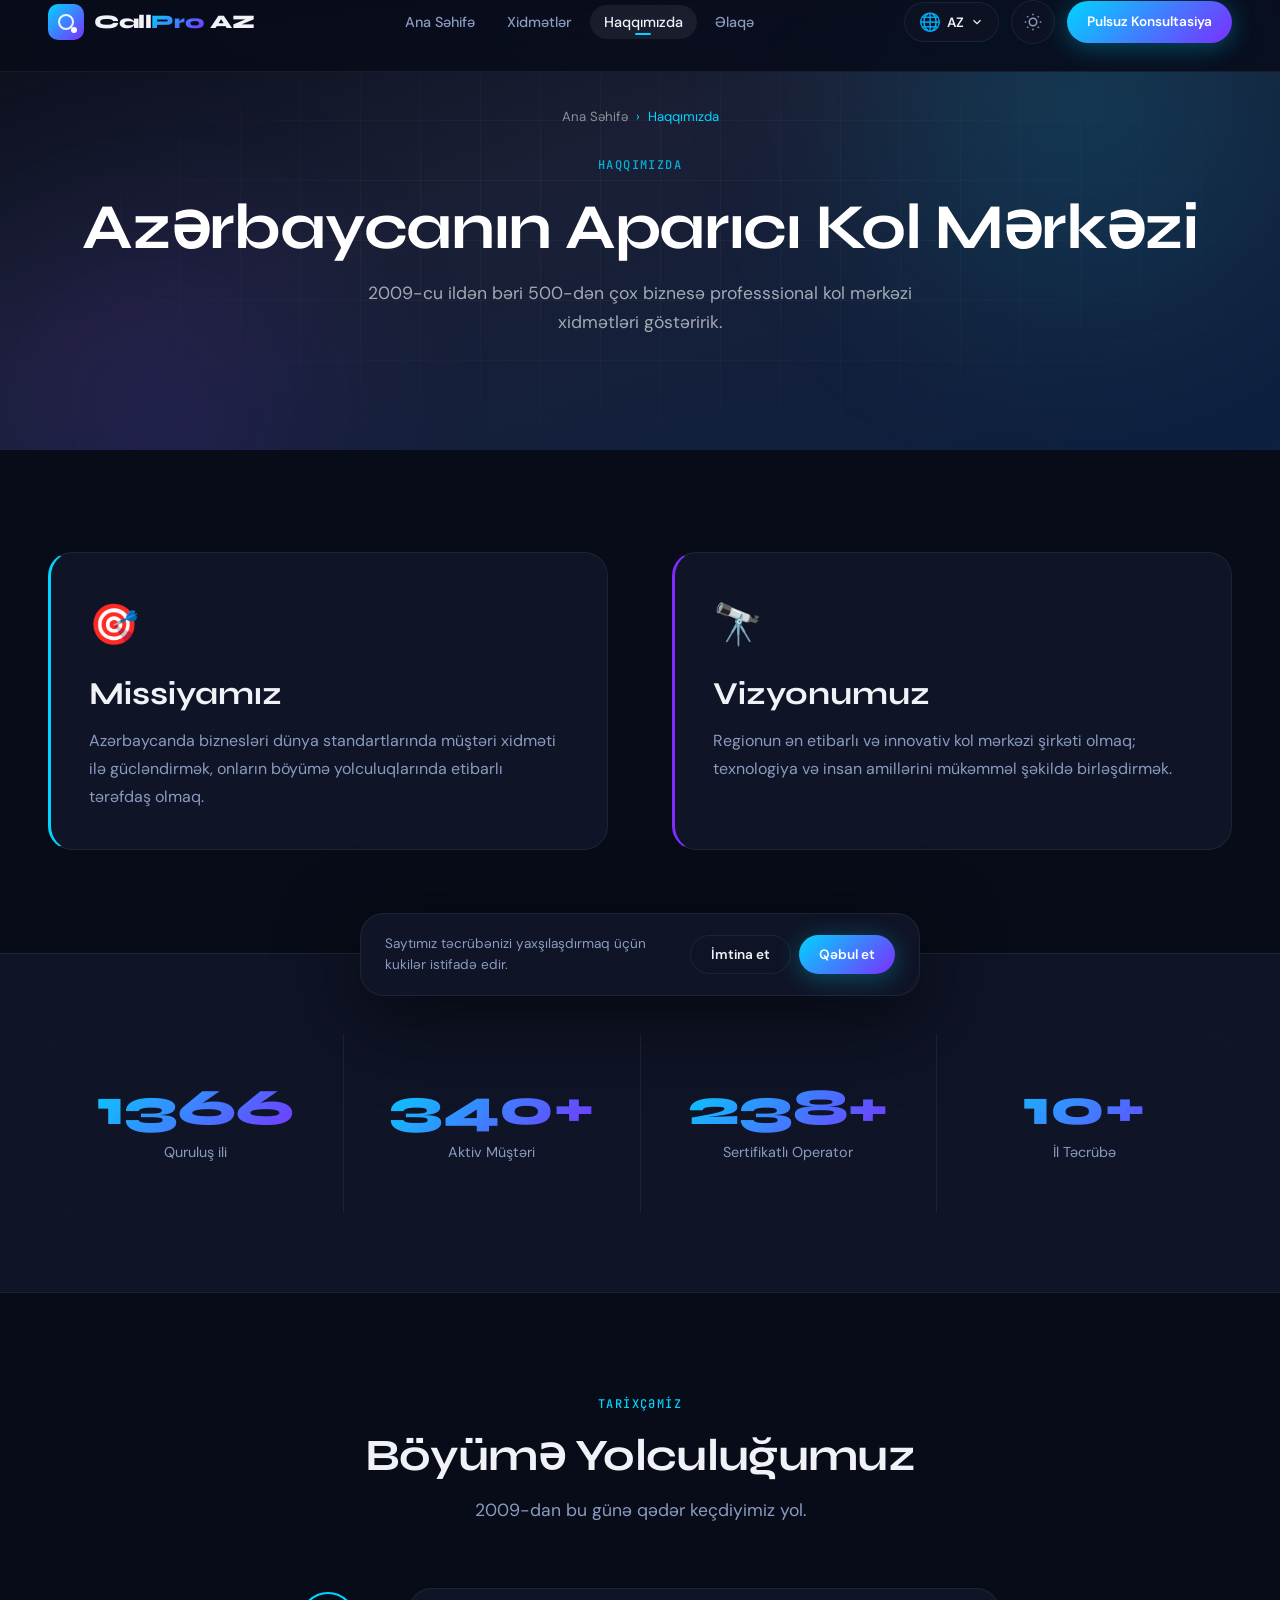
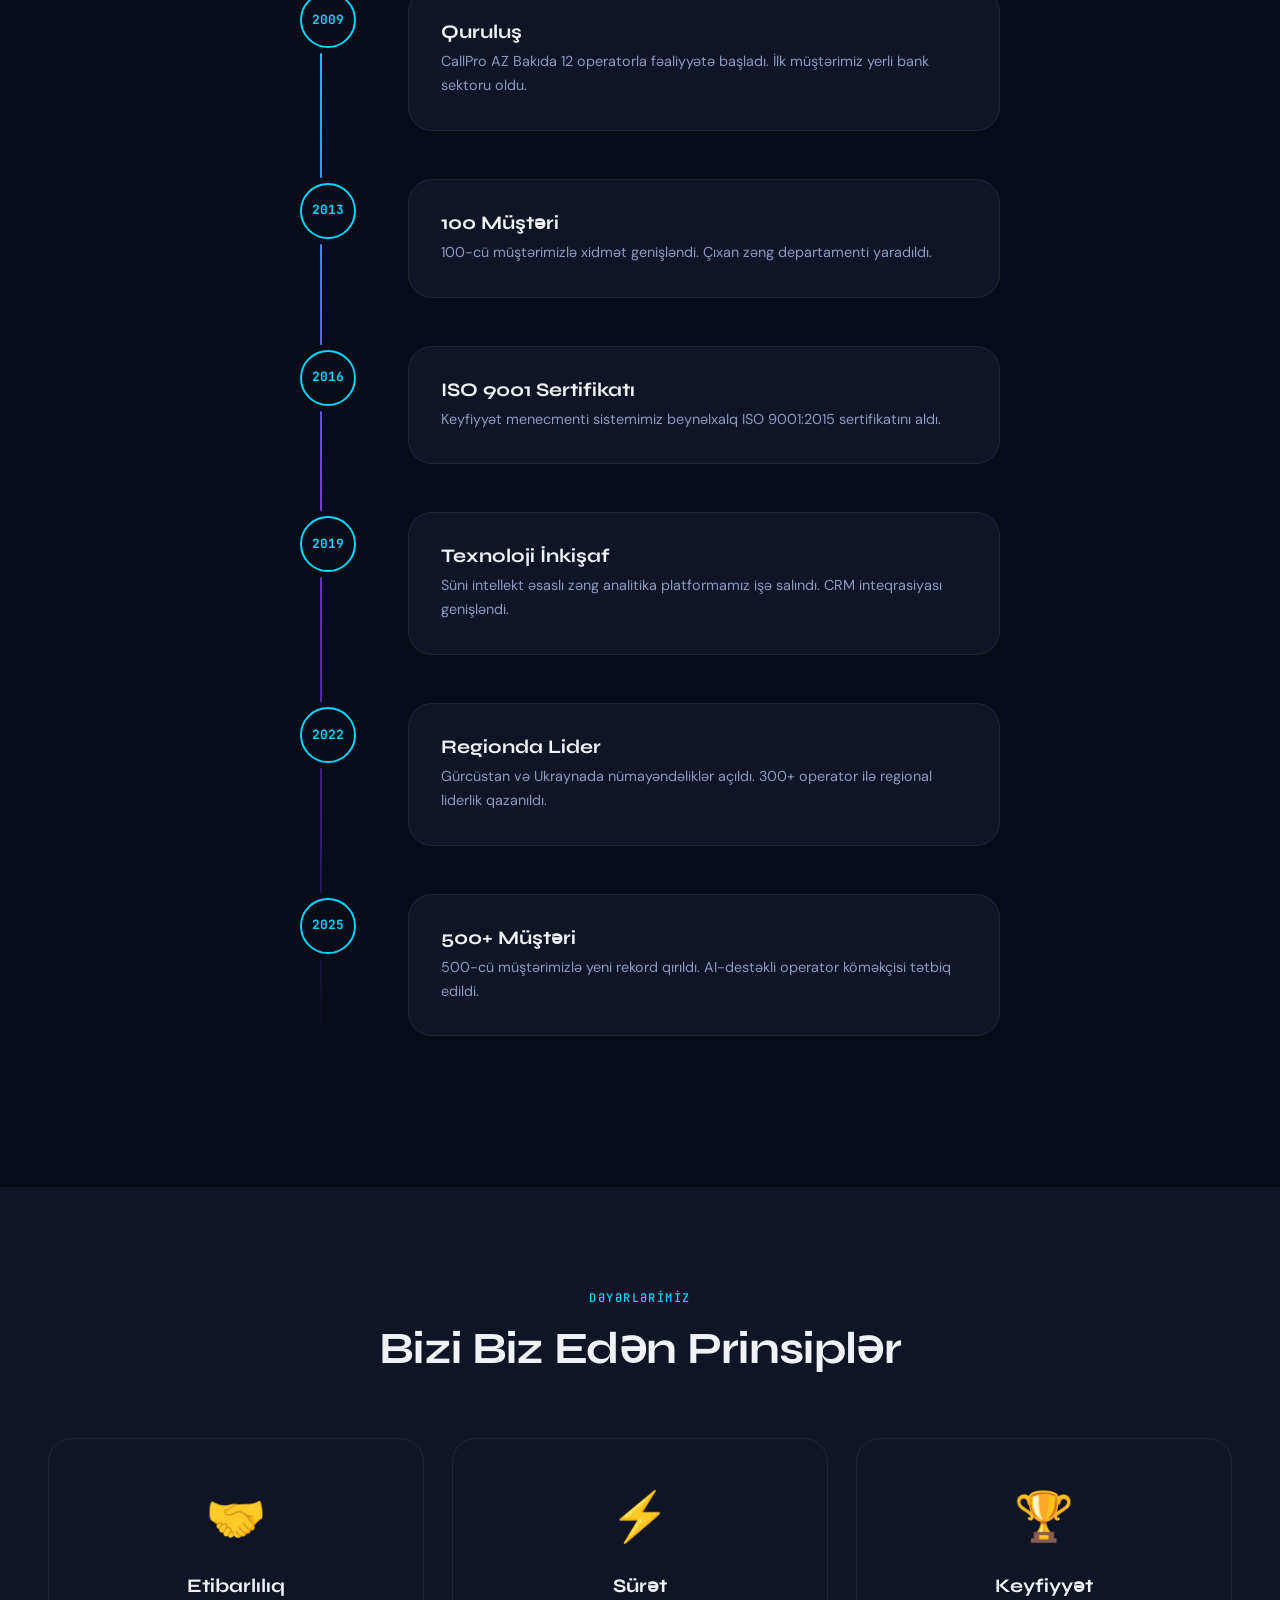
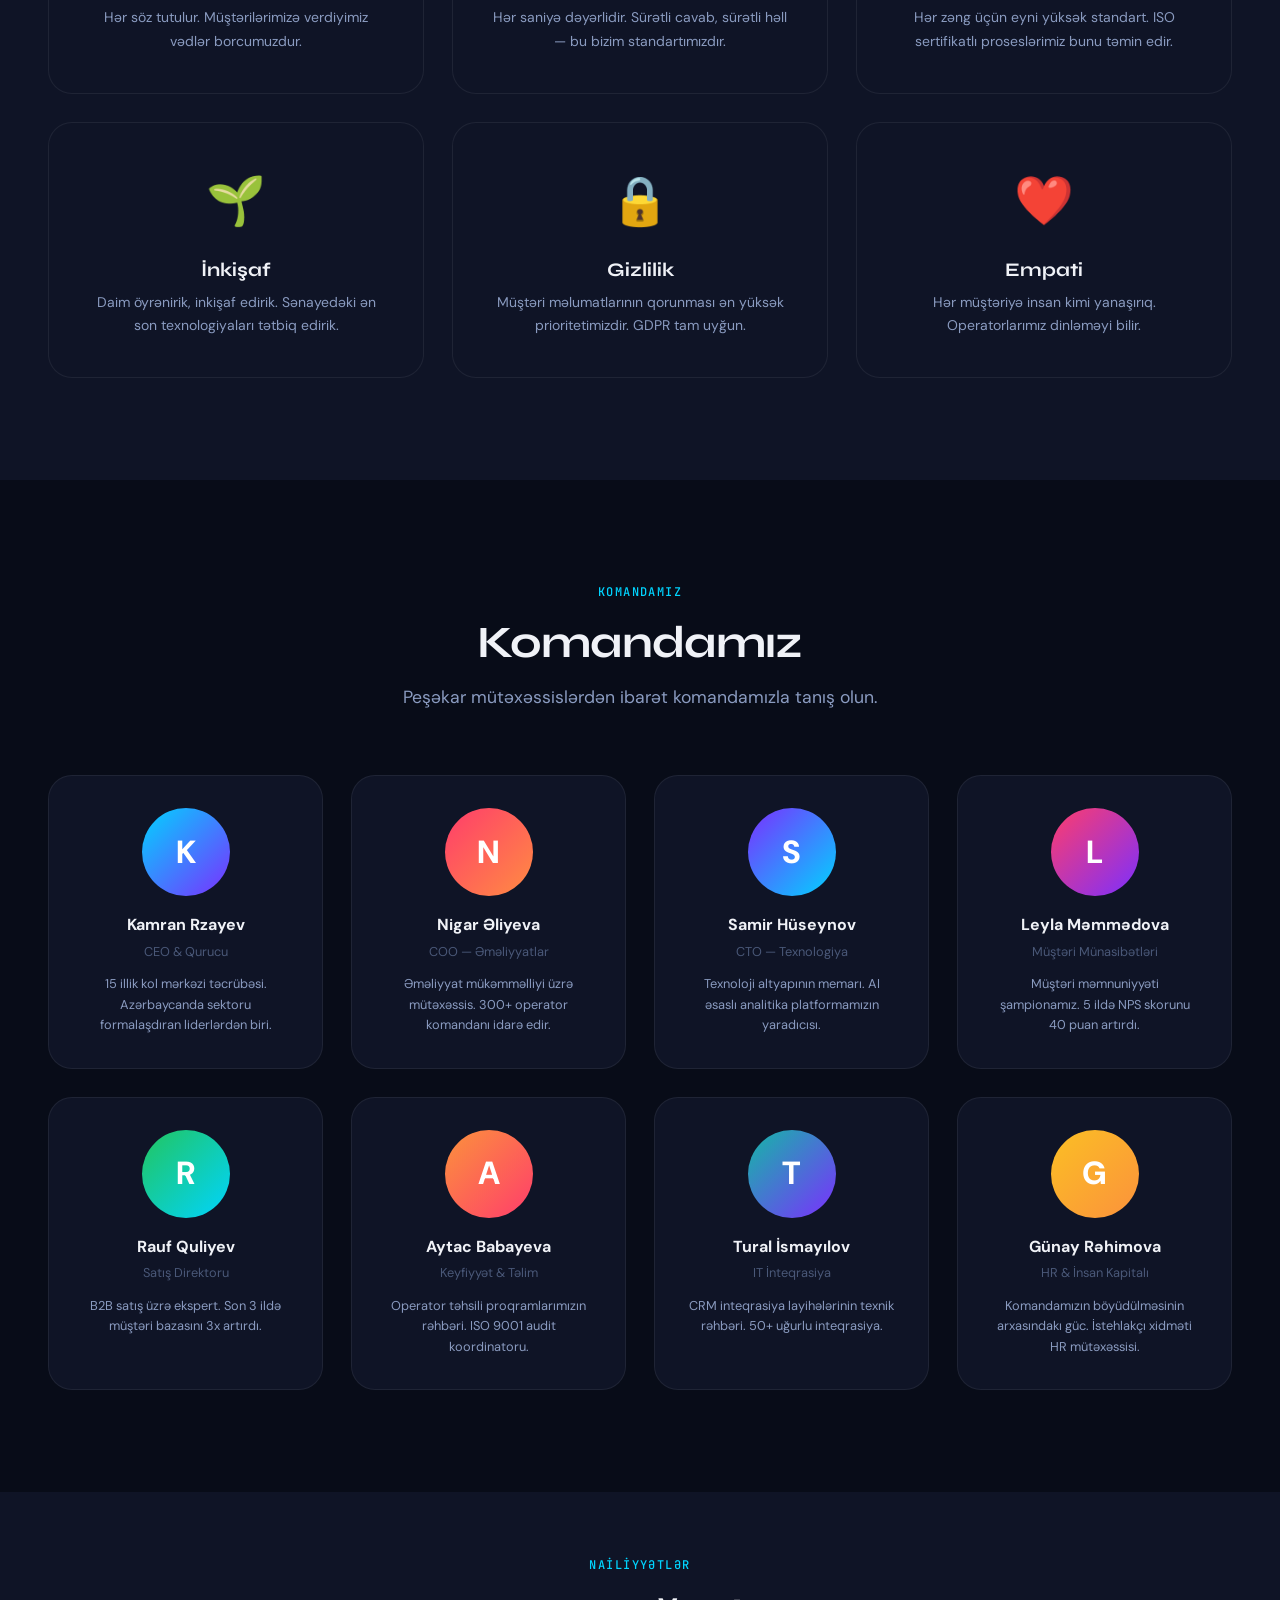
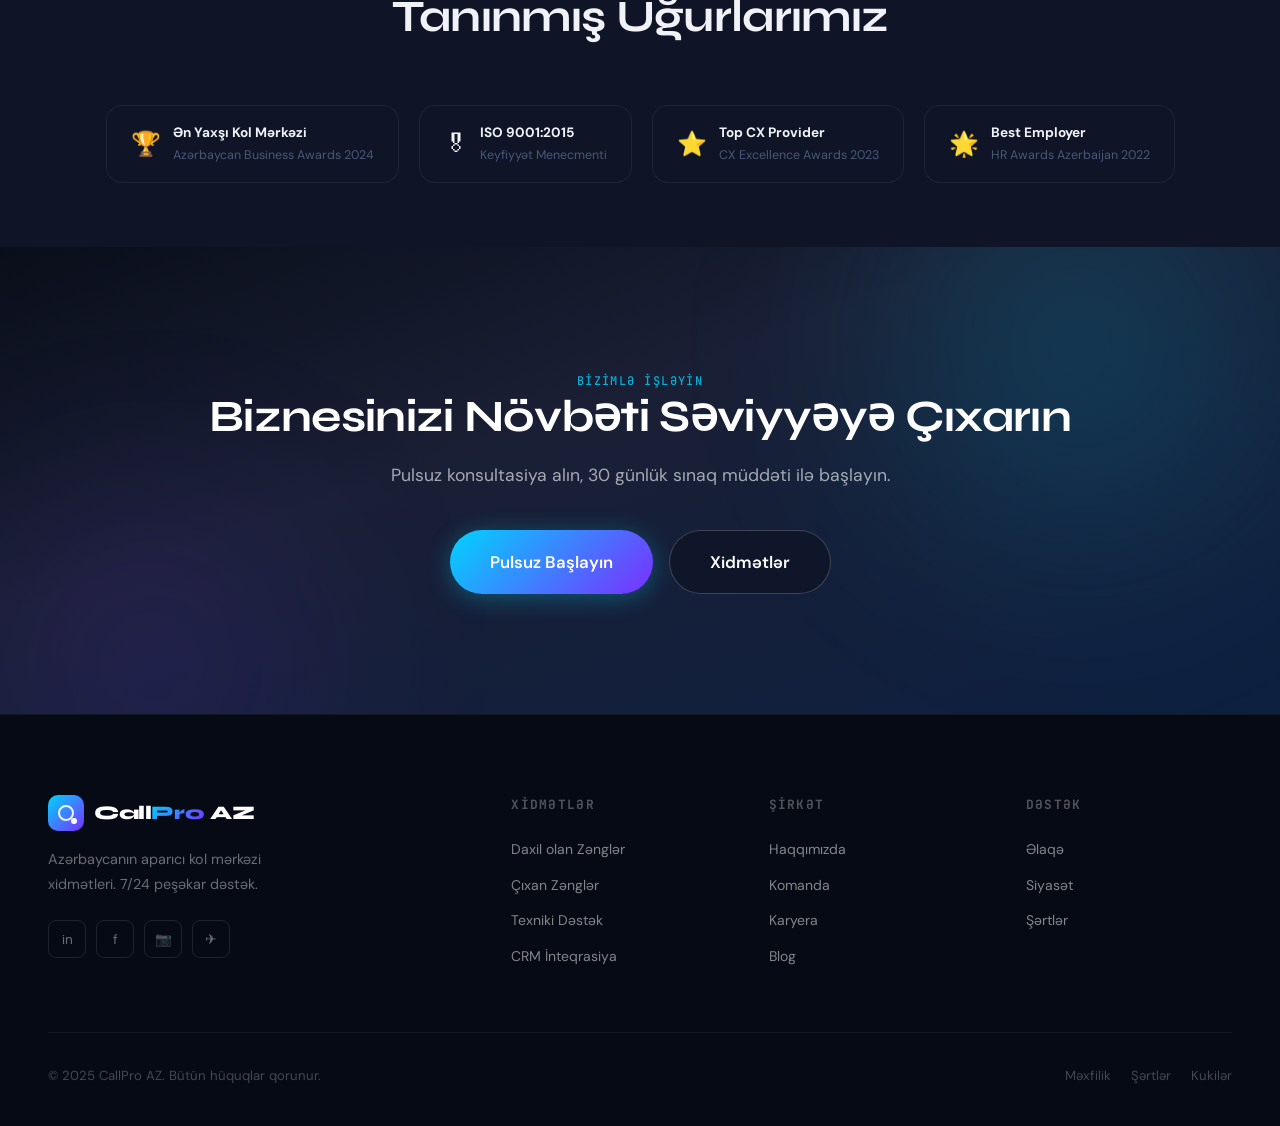
==== commit e2ea1b91: "Update about.html" ====
--- a/about.html
+++ b/about.html
@@ -150,7 +150,7 @@
       <li><a href="index.html"    class="nav__link" data-i18n="nav_home">Ana Səhifə</a></li>
       <li><a href="services.html" class="nav__link" data-i18n="nav_services">Xidmətlər</a></li>
       <li><a href="about.html"    class="nav__link" data-i18n="nav_about">Haqqımızda</a></li>
-      <li><a href="pricing.html"  class="nav__link" data-i18n="nav_pricing">Qiymətlər</a></li>
+      <!-- <li><a href="pricing.html"  class="nav__link" data-i18n="nav_pricing">Qiymətlər</a></li> -->
       <li><a href="contact.html"  class="nav__link" data-i18n="nav_contact">Əlaqə</a></li>
     </ul>
     <div class="nav__controls">
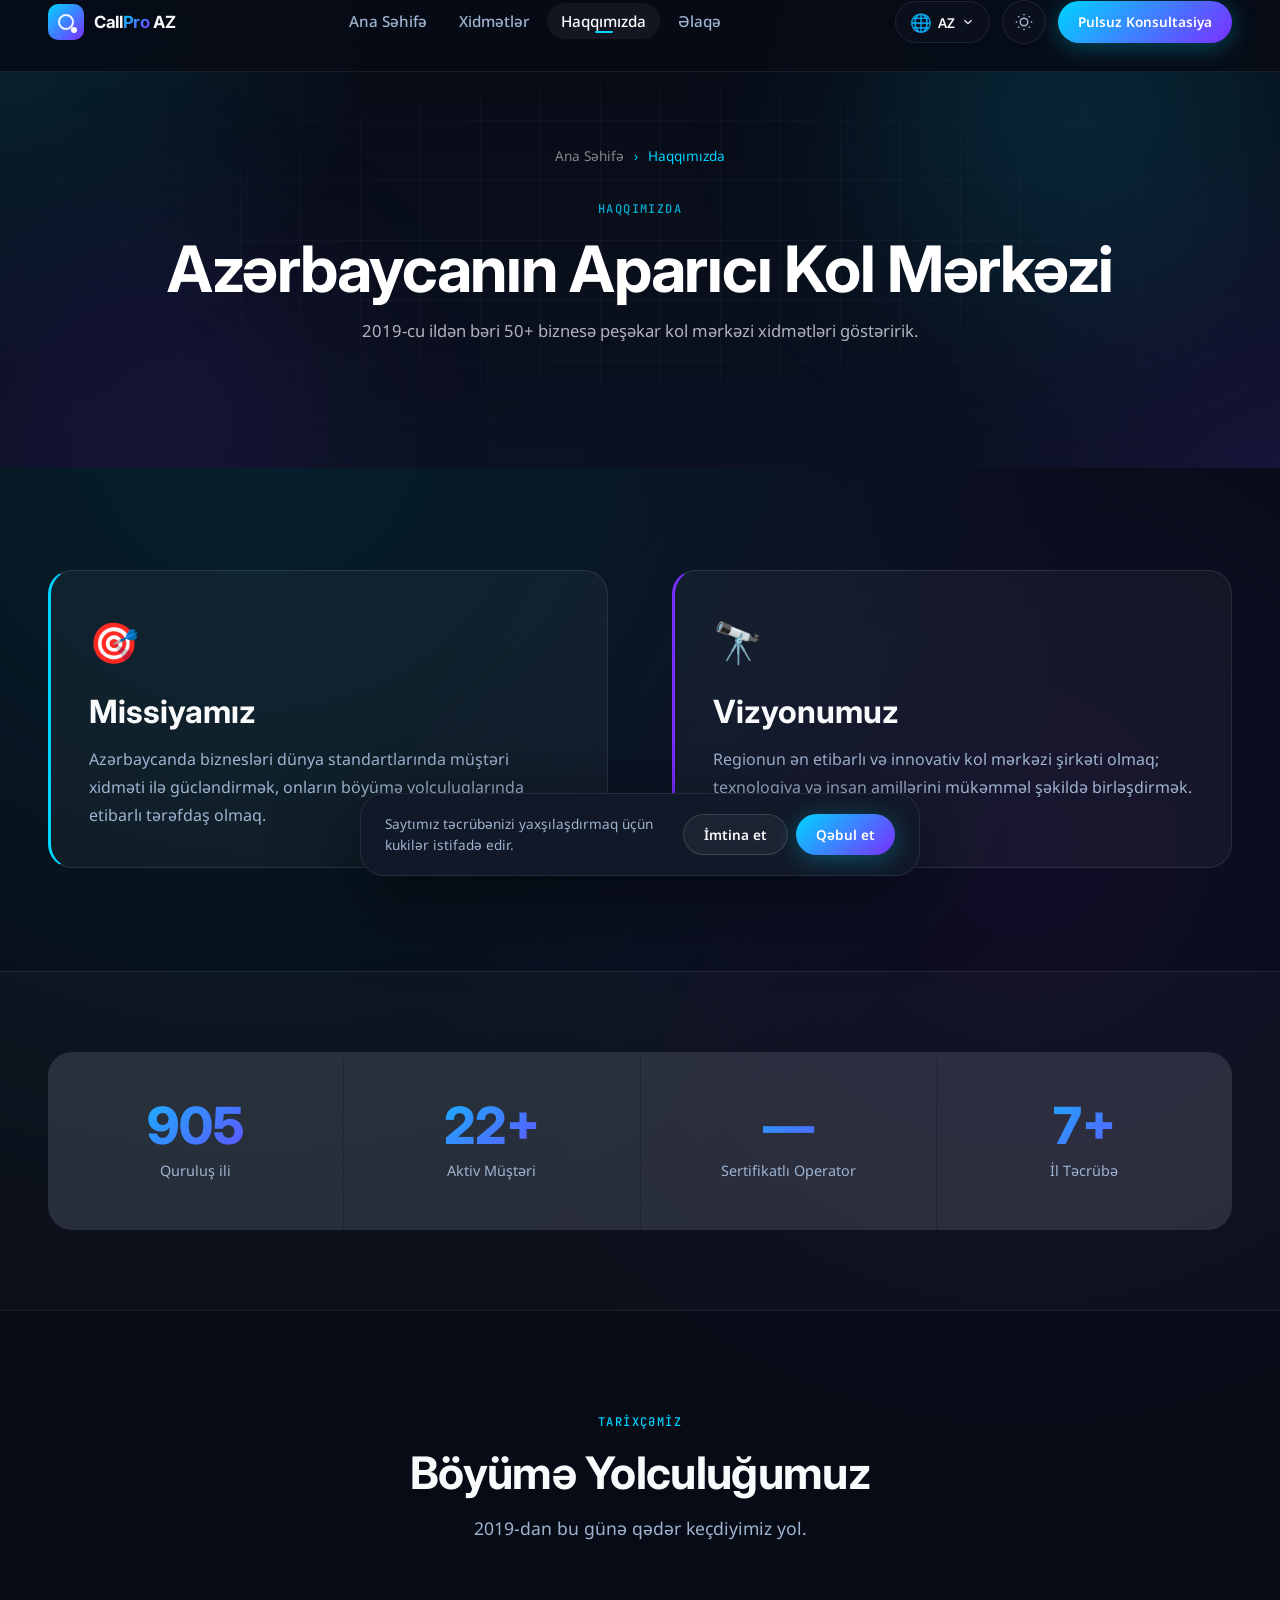
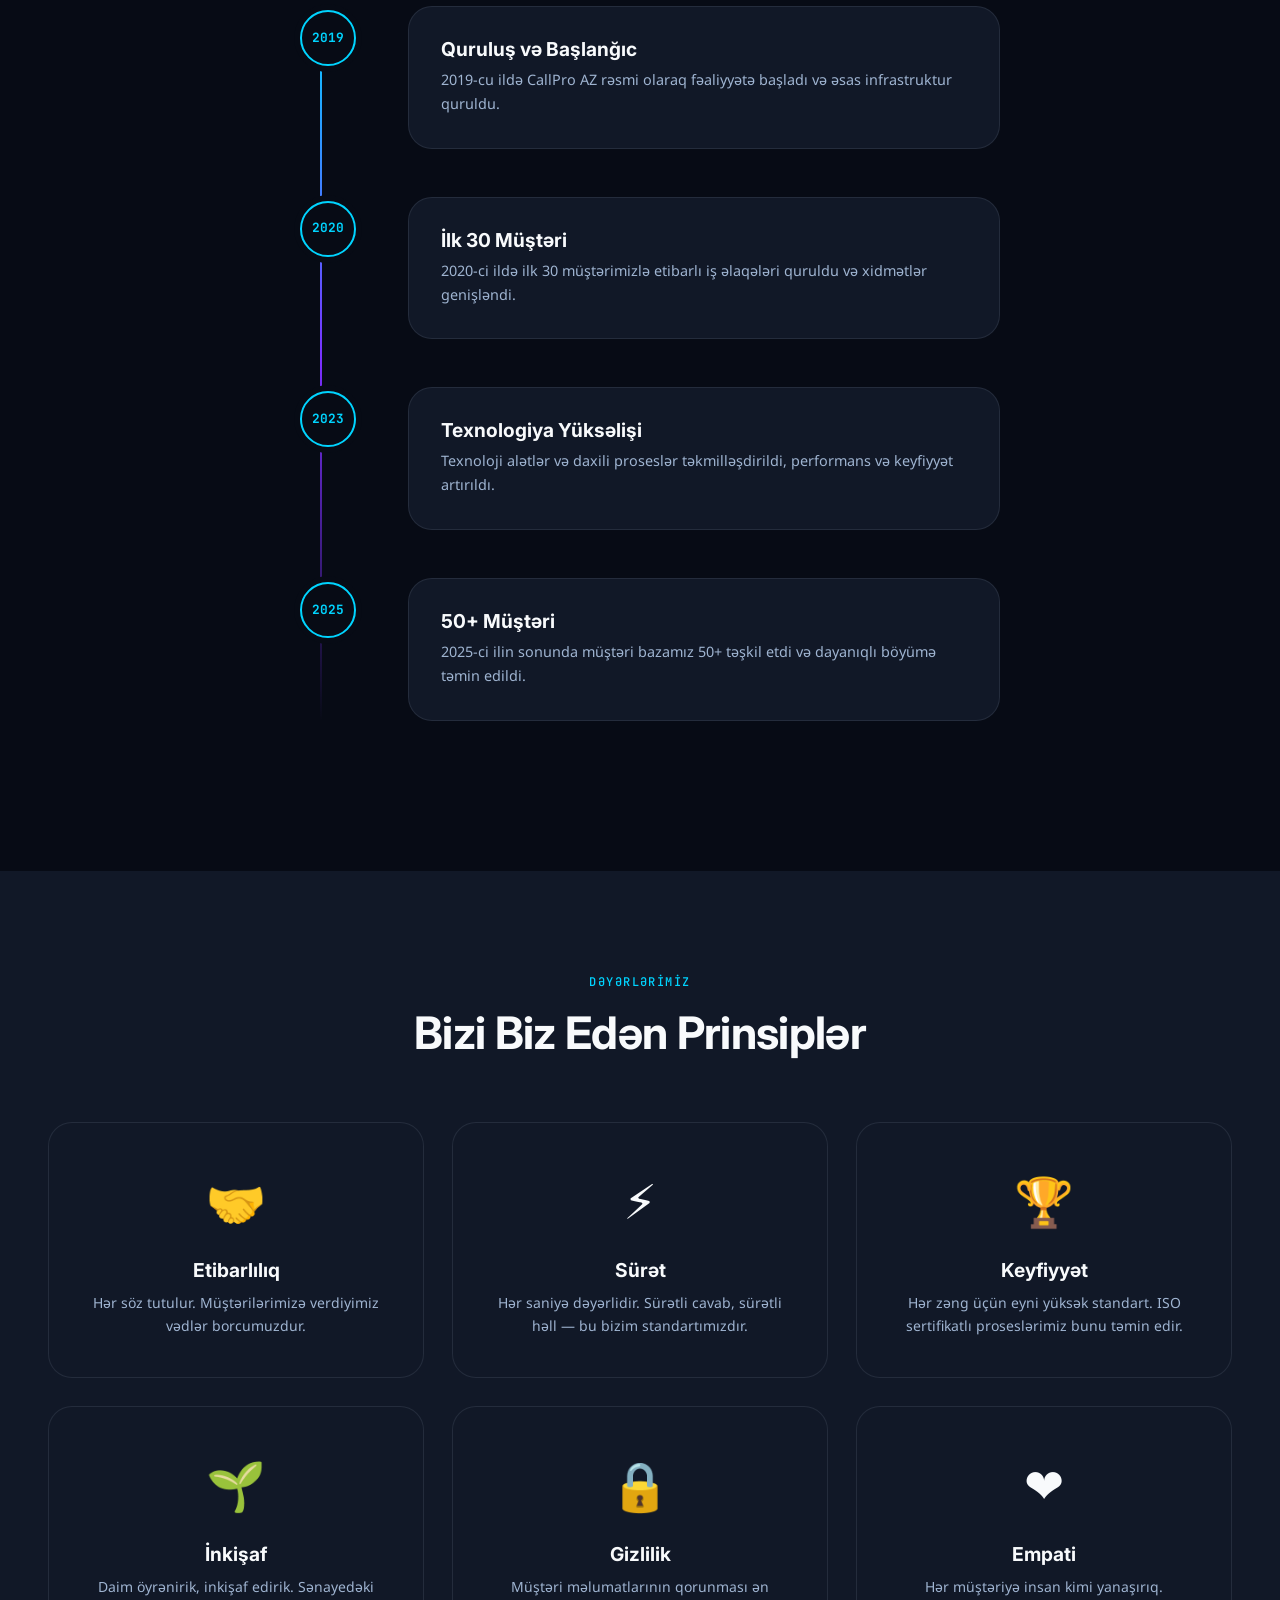
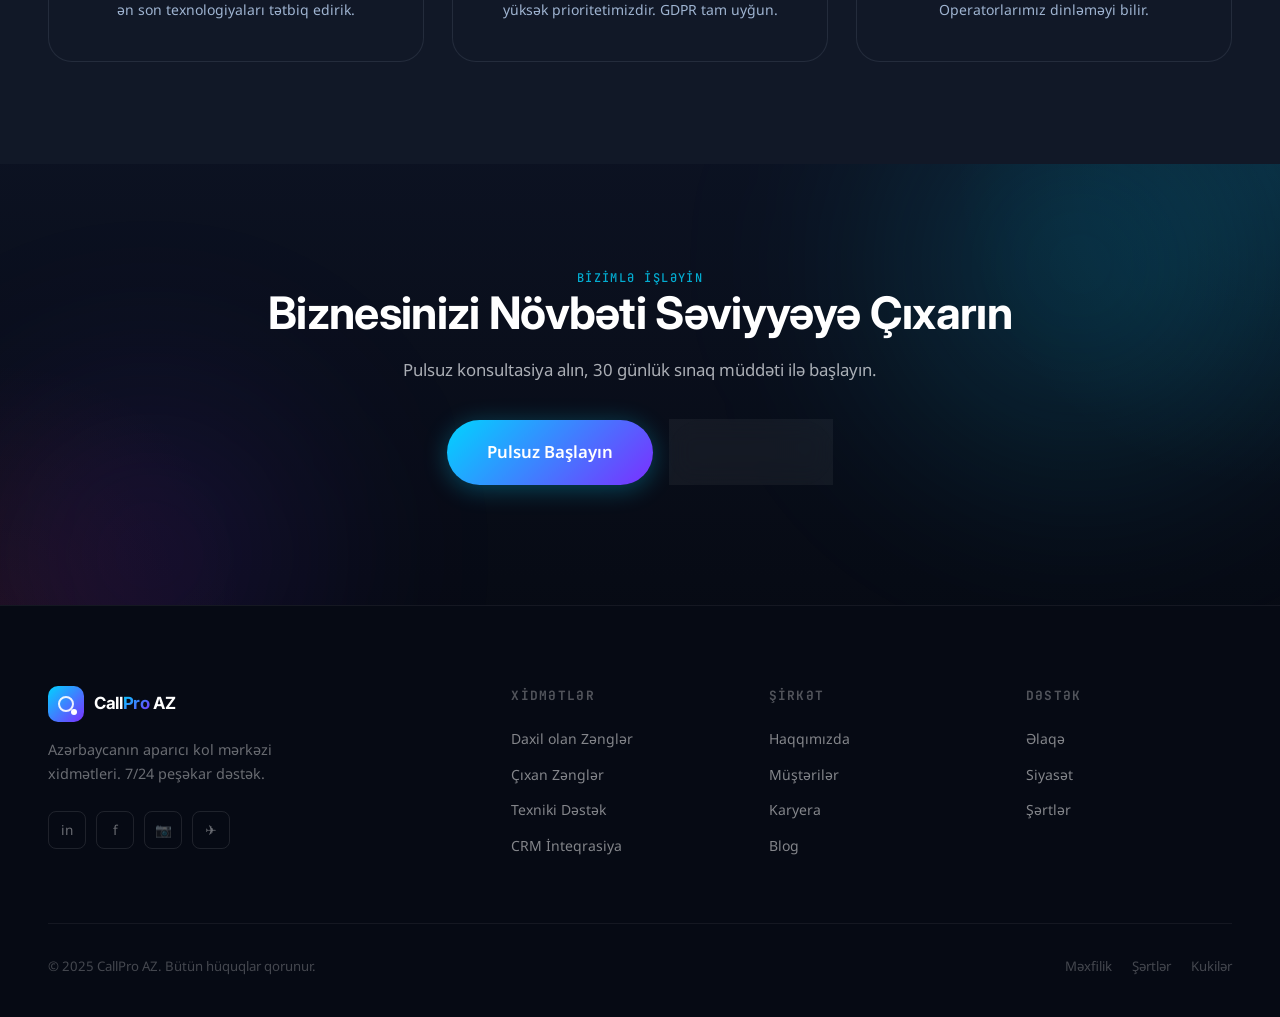
==== commit a9a67ccd: "Add files via upload" ====
--- a/about.html
+++ b/about.html
@@ -3,7 +3,7 @@
 <head>
   <meta charset="UTF-8"/>
   <meta name="viewport" content="width=device-width, initial-scale=1.0"/>
-  <meta name="description" data-i18n="page_description_about" content="CallPro AZ haqqında — 2009-dən bəri Azərbaycanda aparıcı kol mərkəzi xidməti. Komandamız, missiyamız, dəyərlərimiz."/>
+  <meta name="description" data-i18n="page_description_about" content="CallPro AZ haqqında — 2019-dan bəri Azərbaycanda aparıcı kol mərkəzi xidməti. Missiyamız, dəyərlərimiz."/>
   <title data-i18n="page_title_about">Haqqımızda — CallPro AZ</title>
   <link rel="preconnect" href="https://fonts.googleapis.com"/>
   <link rel="preconnect" href="https://fonts.gstatic.com" crossorigin/>
@@ -80,58 +80,7 @@
     .value-card h3 { font-size: clamp(1rem, 1.8vw, 1.2rem); margin-bottom: 10px; }
     .value-card p  { font-size: 0.875rem; color: var(--text-secondary); line-height: 1.65; }
 
-    .team-grid { display: grid; grid-template-columns: repeat(4, 1fr); gap: clamp(16px, 2.5vw, 28px); }
-    .team-card {
-      background: var(--bg-card);
-      border: 1px solid var(--border);
-      border-radius: var(--radius-lg);
-      padding: clamp(20px, 3vw, 32px);
-      text-align: center;
-      transition: all var(--dur-med) var(--ease);
-    }
-    .team-card:hover { transform: translateY(-6px); box-shadow: var(--shadow-lg); border-color: rgba(0,212,255,0.2); }
-    .team-card__avatar {
-      width: clamp(64px, 10vw, 88px);
-      height: clamp(64px, 10vw, 88px);
-      border-radius: 50%;
-      margin: 0 auto 16px;
-      display: flex; align-items: center; justify-content: center;
-      font-size: clamp(1.4rem, 3vw, 2rem);
-      font-weight: 800; color: #fff;
-      position: relative;
-    }
-    .team-card__avatar::after {
-      content: '';
-      position: absolute; inset: -3px;
-      border-radius: 50%;
-      background: var(--grad-accent);
-      z-index: -1;
-    }
-    .team-card__name { font-weight: 700; font-size: clamp(0.9rem, 1.5vw, 1rem); margin-bottom: 4px; }
-    .team-card__role { font-size: 0.8rem; color: var(--text-muted); margin-bottom: 12px; }
-    .team-card__bio  { font-size: 0.8rem; color: var(--text-secondary); line-height: 1.6; }
-
-    .awards-row {
-      display: flex; flex-wrap: wrap; gap: clamp(12px, 2vw, 20px);
-      justify-content: center; margin-top: 48px;
-    }
-    .award-badge {
-      display: flex; align-items: center; gap: 12px;
-      padding: clamp(12px, 2vw, 16px) clamp(16px, 3vw, 24px);
-      background: var(--bg-card);
-      border: 1px solid var(--border);
-      border-radius: var(--radius-md);
-      transition: all var(--dur-fast);
-    }
-    .award-badge:hover { border-color: var(--accent); transform: translateY(-3px); }
-    .award-badge__icon { font-size: 1.5rem; }
-    .award-badge__text { font-size: 0.85rem; }
-    .award-badge__text strong { display: block; font-weight: 700; }
-    .award-badge__text span   { color: var(--text-muted); font-size: 0.78rem; }
-
-    @media (max-width: 1023px) { .team-grid { grid-template-columns: repeat(2, 1fr); } }
     @media (max-width: 767px)  { .values-grid { grid-template-columns: 1fr; } }
-    @media (max-width: 639px)  { .team-grid { grid-template-columns: 1fr; max-width: 320px; margin: 0 auto; } }
   </style>
 </head>
 <body>
@@ -150,7 +99,7 @@
       <li><a href="index.html"    class="nav__link" data-i18n="nav_home">Ana Səhifə</a></li>
       <li><a href="services.html" class="nav__link" data-i18n="nav_services">Xidmətlər</a></li>
       <li><a href="about.html"    class="nav__link" data-i18n="nav_about">Haqqımızda</a></li>
-      <!-- <li><a href="pricing.html"  class="nav__link" data-i18n="nav_pricing">Qiymətlər</a></li> -->
+      <!-- pricing link removed -->
       <li><a href="contact.html"  class="nav__link" data-i18n="nav_contact">Əlaqə</a></li>
     </ul>
     <div class="nav__controls">
@@ -176,7 +125,7 @@
   <a href="index.html"    class="nav__mobile-link" data-i18n="nav_home">Ana Səhifə <span>→</span></a>
   <a href="services.html" class="nav__mobile-link" data-i18n="nav_services">Xidmətlər <span>→</span></a>
   <a href="about.html"    class="nav__mobile-link" data-i18n="nav_about">Haqqımızda <span>→</span></a>
-  <!-- <li><a href="pricing.html"  class="nav__link" data-i18n="nav_pricing">Qiymətlər</a></li> -->
+  <!-- pricing mobile link removed -->
   <a href="contact.html"  class="nav__mobile-link" data-i18n="nav_contact">Əlaqə <span>→</span></a>
   <div class="nav__mobile-controls">
     <div class="lang-selector">
@@ -203,7 +152,7 @@
     </div>
     <span class="label reveal" style="color:rgba(0,212,255,0.8)" data-i18n="about_label">Haqqımızda</span>
     <h1 class="display-lg reveal stagger-1" style="color:#fff;margin:16px 0" data-i18n="about_title">Azərbaycanın Aparıcı Kol Mərkəzi</h1>
-    <p class="reveal stagger-2" data-i18n="about_desc">2009-cu ildən bəri 500-dən çox biznesə professsional kol mərkəzi xidmətləri göstəririk.</p>
+    <p class="reveal stagger-2" data-i18n="about_desc">2019-cu ildən bəri 50+ biznesə professsional kol mərkəzi xidmətləri göstəririk.</p>
   </div>
 </section>
 
@@ -227,9 +176,9 @@
 <section class="stats-section">
   <div class="container">
     <div class="stats-grid">
-      <div class="stat-item reveal stagger-1"><div class="stat-num">2009</div><div class="stat-label" data-i18n="about_stat_foundation">Quruluş ili</div></div>
-      <div class="stat-item reveal stagger-2"><div class="stat-num" data-i18n="stats_1">500+</div><div class="stat-label" data-i18n="stats_1l">Aktiv Müştəri</div></div>
-      <div class="stat-item reveal stagger-3"><div class="stat-num">350+</div><div class="stat-label" data-i18n="about_stat_certified">Sertifikatlı Operator</div></div>
+      <div class="stat-item reveal stagger-1"><div class="stat-num">2019</div><div class="stat-label" data-i18n="about_stat_foundation">Quruluş ili</div></div>
+        <div class="stat-item reveal stagger-2"><div class="stat-num" data-i18n="stats_1">50+</div><div class="stat-label" data-i18n="stats_1l">Aktiv Müştəri</div></div>
+        <div class="stat-item reveal stagger-3"><div class="stat-num">—</div><div class="stat-label" data-i18n="about_stat_certified">Sertifikatlı Operator</div></div>
       <div class="stat-item reveal stagger-4"><div class="stat-num">15+</div><div class="stat-label" data-i18n="about_stat_experience">İl Təcrübə</div></div>
     </div>
   </div>
@@ -241,34 +190,26 @@
     <div class="section-header">
       <span class="label reveal" data-i18n="about_history_label">Tarixçəmiz</span>
       <h2 class="display-md reveal stagger-1" data-i18n="about_history_title">Böyümə Yolculuğumuz</h2>
-      <p class="reveal stagger-2" data-i18n="about_history_desc">2009-dan bu günə qədər keçdiyimiz yol.</p>
+      <p class="reveal stagger-2" data-i18n="about_history_desc">2019-dan bu günə qədər keçdiyimiz yol.</p>
     </div>
     <div style="max-width:720px;margin:0 auto">
       <div class="timeline">
-        <div class="timeline-item reveal stagger-1">
-          <div class="timeline-year"><div class="timeline-year-num">2009</div></div>
-          <div class="timeline-content"><h3 data-i18n="about_history_2009_title">Quruluş</h3><p data-i18n="about_history_2009_desc">CallPro AZ Bakıda 12 operatorla fəaliyyətə başladı. İlk müştərimiz yerli bank sektoru oldu.</p></div>
-        </div>
-        <div class="timeline-item reveal stagger-2">
-          <div class="timeline-year"><div class="timeline-year-num">2013</div></div>
-          <div class="timeline-content"><h3 data-i18n="about_history_2013_title">100 Müştəri</h3><p data-i18n="about_history_2013_desc">100-cü müştərimizlə xidmət genişləndi. Çıxan zəng departamenti yaradıldı.</p></div>
-        </div>
-        <div class="timeline-item reveal stagger-3">
-          <div class="timeline-year"><div class="timeline-year-num">2016</div></div>
-          <div class="timeline-content"><h3 data-i18n="about_history_2016_title">ISO 9001 Sertifikatı</h3><p data-i18n="about_history_2016_desc">Keyfiyyət menecmenti sistemimiz beynəlxalq ISO 9001:2015 sertifikatını aldı.</p></div>
-        </div>
-        <div class="timeline-item reveal stagger-4">
-          <div class="timeline-year"><div class="timeline-year-num">2019</div></div>
-          <div class="timeline-content"><h3 data-i18n="about_history_2019_title">Texnoloji İnkişaf</h3><p data-i18n="about_history_2019_desc">Süni intellekt əsaslı zəng analitika platformamız işə salındı. CRM inteqrasiyası genişləndi.</p></div>
-        </div>
-        <div class="timeline-item reveal stagger-5">
-          <div class="timeline-year"><div class="timeline-year-num">2022</div></div>
-          <div class="timeline-content"><h3 data-i18n="about_history_2022_title">Regionda Lider</h3><p data-i18n="about_history_2022_desc">Gürcüstan və Ukraynada nümayəndəliklər açıldı. 300+ operator ilə regional liderlik qazanıldı.</p></div>
-        </div>
-        <div class="timeline-item reveal stagger-6">
-          <div class="timeline-year"><div class="timeline-year-num">2025</div></div>
-          <div class="timeline-content"><h3 data-i18n="about_history_2025_title">500+ Müştəri</h3><p data-i18n="about_history_2025_desc">500-cü müştərimizlə yeni rekord qırıldı. AI-destəkli operator köməkçisi tətbiq edildi.</p></div>
-        </div>
+          <div class="timeline-item reveal stagger-1">
+            <div class="timeline-year"><div class="timeline-year-num">2019</div></div>
+            <div class="timeline-content"><h3>Quruluş və Başlanğıc</h3><p>2019-cu ildə CallPro AZ rəsmi olaraq fəaliyyətə başladı və əsas infrastruktur quruldu.</p></div>
+          </div>
+          <div class="timeline-item reveal stagger-2">
+            <div class="timeline-year"><div class="timeline-year-num">2020</div></div>
+            <div class="timeline-content"><h3>İlk 30 Müştəri</h3><p>2020-ci ildə ilk 30 müştərimizlə etibarlı iş əlaqələri quruldu və xidmətlər genişləndi.</p></div>
+          </div>
+          <div class="timeline-item reveal stagger-3">
+            <div class="timeline-year"><div class="timeline-year-num">2023</div></div>
+            <div class="timeline-content"><h3>Texnologiya Yüksəlişi</h3><p>Texnoloji alətlər və daxili proseslər təkmilləşdirildi, performans və keyfiyyət artırıldı.</p></div>
+          </div>
+          <div class="timeline-item reveal stagger-4">
+            <div class="timeline-year"><div class="timeline-year-num">2025</div></div>
+            <div class="timeline-content"><h3>50+ Müştəri</h3><p>2025-ci ilin sonunda müştəri bazamız 50+ təşkil etdi və dayanıqlı böyümə təmin edildi.</p></div>
+          </div>
       </div>
     </div>
   </div>
@@ -316,92 +257,9 @@
 </section>
 
 
-<section class="section">
-  <div class="container">
-    <div class="section-header">
-      <span class="label reveal" data-i18n="about_team_title">Komandamız</span>
-      <h2 class="display-md reveal stagger-1" data-i18n="about_team_title">Komandamız</h2>
-      <p class="reveal stagger-2" data-i18n="about_team_desc">Peşəkar mütəxəssislərdən ibarət komandamızla tanış olun.</p>
-    </div>
-    <div class="team-grid">
-      <div class="team-card reveal stagger-1">
-        <div class="team-card__avatar" style="background:var(--grad-accent)">K</div>
-        <div class="team-card__name">Kamran Rzayev</div>
-        <div class="team-card__role" data-i18n="about_team_role_1">CEO & Qurucu</div>
-        <div class="team-card__bio" data-i18n="about_team_bio_1">15 illik kol mərkəzi təcrübəsi. Azərbaycanda sektoru formalaşdıran liderlərdən biri.</div>
-      </div>
-      <div class="team-card reveal stagger-2">
-        <div class="team-card__avatar" style="background:var(--grad-warm)">N</div>
-        <div class="team-card__name">Nigar Əliyeva</div>
-        <div class="team-card__role" data-i18n="about_team_role_2">COO — Əməliyyatlar</div>
-        <div class="team-card__bio" data-i18n="about_team_bio_2">Əməliyyat mükəmməlliyi üzrə mütəxəssis. 300+ operator komandanı idarə edir.</div>
-      </div>
-      <div class="team-card reveal stagger-3">
-        <div class="team-card__avatar" style="background:linear-gradient(135deg,#7B2FFF,#00D4FF)">S</div>
-        <div class="team-card__name">Samir Hüseynov</div>
-        <div class="team-card__role" data-i18n="about_team_role_3">CTO — Texnologiya</div>
-        <div class="team-card__bio" data-i18n="about_team_bio_3">Texnoloji altyapının memarı. AI əsaslı analitika platformamızın yaradıcısı.</div>
-      </div>
-      <div class="team-card reveal stagger-4">
-        <div class="team-card__avatar" style="background:linear-gradient(135deg,#FF3D6B,#7B2FFF)">L</div>
-        <div class="team-card__name">Leyla Məmmədova</div>
-        <div class="team-card__role" data-i18n="about_team_role_4">Müştəri Münasibətləri</div>
-        <div class="team-card__bio" data-i18n="about_team_bio_4">Müştəri məmnuniyyəti şampionamız. 5 ildə NPS skorunu 40 puan artırdı.</div>
-      </div>
-      <div class="team-card reveal stagger-5">
-        <div class="team-card__avatar" style="background:linear-gradient(135deg,#22c55e,#00D4FF)">R</div>
-        <div class="team-card__name">Rauf Quliyev</div>
-        <div class="team-card__role" data-i18n="about_team_role_5">Satış Direktoru</div>
-        <div class="team-card__bio" data-i18n="about_team_bio_5">B2B satış üzrə ekspert. Son 3 ildə müştəri bazasını 3x artırdı.</div>
-      </div>
-      <div class="team-card reveal stagger-6">
-        <div class="team-card__avatar" style="background:linear-gradient(135deg,#fb923c,#FF3D6B)">A</div>
-        <div class="team-card__name">Aytac Babayeva</div>
-        <div class="team-card__role" data-i18n="about_team_role_6">Keyfiyyət & Təlim</div>
-        <div class="team-card__bio" data-i18n="about_team_bio_6">Operator təhsili proqramlarımızın rəhbəri. ISO 9001 audit koordinatoru.</div>
-      </div>
-      <div class="team-card reveal stagger-1">
-        <div class="team-card__avatar" style="background:linear-gradient(135deg,#14b8a6,#7B2FFF)">T</div>
-        <div class="team-card__name">Tural İsmayılov</div>
-        <div class="team-card__role" data-i18n="about_team_role_7">IT İnteqrasiya</div>
-        <div class="team-card__bio" data-i18n="about_team_bio_7">CRM inteqrasiya layihələrinin texnik rəhbəri. 50+ uğurlu inteqrasiya.</div>
-      </div>
-      <div class="team-card reveal stagger-2">
-        <div class="team-card__avatar" style="background:linear-gradient(135deg,#FBBF24,#fb923c)">G</div>
-        <div class="team-card__name">Günay Rəhimova</div>
-        <div class="team-card__role" data-i18n="about_team_role_8">HR & İnsan Kapitalı</div>
-        <div class="team-card__bio" data-i18n="about_team_bio_8">Komandamızın böyüdülməsinin arxasındakı güc. İstehlakçı xidməti HR mütəxəssisi.</div>
-      </div>
-    </div>
-  </div>
-</section>
-
-<section class="section--sm" style="background:var(--bg-card)">
-  <div class="container">
-    <div class="section-header">
-      <span class="label reveal" data-i18n="about_awards_label">Nailiyyətlər</span>
-      <h2 class="display-md reveal stagger-1" data-i18n="about_awards_title">Tanınmış Uğurlarımız</h2>
-    </div>
-    <div class="awards-row">
-      <div class="award-badge reveal stagger-1">
-        <div class="award-badge__icon">🏆</div>
-        <div class="award-badge__text"><strong data-i18n="about_award_1_title">Ən Yaxşı Kol Mərkəzi</strong><span data-i18n="about_award_1_sub">Azərbaycan Business Awards 2024</span></div>
-      </div>
-      <div class="award-badge reveal stagger-2">
-        <div class="award-badge__icon">🎖</div>
-        <div class="award-badge__text"><strong data-i18n="about_award_2_title">ISO 9001:2015</strong><span data-i18n="about_award_2_sub">Keyfiyyət Menecmenti</span></div>
-      </div>
-      <div class="award-badge reveal stagger-3">
-        <div class="award-badge__icon">⭐</div>
-        <div class="award-badge__text"><strong data-i18n="about_award_3_title">Top CX Provider</strong><span data-i18n="about_award_3_sub">CX Excellence Awards 2023</span></div>
-      </div>
-      <div class="award-badge reveal stagger-4">
-        <div class="award-badge__icon">🌟</div>
-        <div class="award-badge__text"><strong data-i18n="about_award_4_title">Best Employer</strong><span data-i18n="about_award_4_sub">HR Awards Azerbaijan 2022</span></div>
-      </div>
-    </div>
-  </div>
-</section>
+
+
+
 
 <section class="cta-section">
   <div class="hero__orb hero__orb--1"></div>
@@ -441,7 +299,7 @@
         <div class="footer__col-title" data-i18n="footer_col2">Şirkət</div>
         <ul class="footer__links">
           <li><a href="about.html"   class="footer__link" data-i18n="footer_m1">Haqqımızda</a></li>
-          <li><a href="about.html"   class="footer__link" data-i18n="footer_m2">Komanda</a></li>
+          <li><a href="about.html"   class="footer__link" data-i18n="footer_m2">Müştərilər</a></li>
           <li><a href="#"            class="footer__link" data-i18n="footer_m3">Karyera</a></li>
           <li><a href="#"            class="footer__link" data-i18n="footer_m4">Blog</a></li>
         </ul>
@@ -478,4 +336,4 @@
 <script src="js/translations.js"></script>
 <script src="js/app.js"></script>
 </body>
-</html>
+</html>
--- a/css/variables.css
+++ b/css/variables.css
@@ -1,6 +1,8 @@
 /* ============================================================
    VARIABLES & BASE — CallPro AZ
    ============================================================ */
+
+@import url('https://fonts.googleapis.com/css2?family=Inter:wght@300;400;600;700&family=Noto+Sans:wght@300;400;600;700&display=swap');
 
 :root {
   /* Brand Colors */
@@ -9,26 +11,26 @@
   --accent-3:      #7B2FFF;
 
   /* Light Theme */
-  --bg:            #F0F2F7;
-  --bg-card:       #FFFFFF;
-  --bg-glass:      rgba(255,255,255,0.72);
-  --text-primary:  #0A0E1A;
-  --text-secondary:#4A5568;
-  --text-muted:    #8A92A6;
-  --border:        rgba(10,14,26,0.08);
-  --shadow-sm:     0 2px 12px rgba(10,14,26,0.06);
-  --shadow-md:     0 8px 40px rgba(10,14,26,0.10);
-  --shadow-lg:     0 20px 80px rgba(10,14,26,0.14);
-  --nav-bg:        rgba(240,242,247,0.85);
+  --bg:            #090B14;
+  --bg-card:       #101824;
+  --bg-glass:      rgba(15,20,38,0.78);
+  --text-primary:  #EEF2FF;
+  --text-secondary:#94A3B8;
+  --text-muted:    #6B7A98;
+  --border:        rgba(148,163,184,0.16);
+  --shadow-sm:     0 2px 14px rgba(0,0,0,0.22);
+  --shadow-md:     0 10px 50px rgba(0,0,0,0.34);
+  --shadow-lg:     0 24px 90px rgba(0,0,0,0.45);
+  --nav-bg:        rgba(8,12,24,0.88);
 
   /* Gradients */
   --grad-accent:   linear-gradient(135deg, #00D4FF 0%, #7B2FFF 100%);
   --grad-warm:     linear-gradient(135deg, #FF3D6B 0%, #FF8C42 100%);
-  --grad-hero:     linear-gradient(160deg, #0A0E1A 0%, #1A1F35 40%, #0D2040 100%);
+  --grad-hero:     linear-gradient(160deg, #080C18 0%, #111827 45%, #09111F 100%);
 
   /* Typography */
-  --font-display:  'Syne', sans-serif;
-  --font-body:     'DM Sans', sans-serif;
+  --font-display:  'Inter', system-ui, -apple-system, 'Segoe UI', Roboto, 'Noto Sans', 'Helvetica Neue', Arial;
+  --font-body:     'Noto Sans', system-ui, -apple-system, 'Segoe UI', Roboto, Arial;
   --font-mono:     'JetBrains Mono', monospace;
 
   /* Spacing */
@@ -49,17 +51,17 @@
 }
 
 [data-theme="dark"] {
-  --bg:            #080C18;
-  --bg-card:       #0F1426;
-  --bg-glass:      rgba(15,20,38,0.80);
-  --text-primary:  #F0F2F7;
-  --text-secondary:#8A9BC0;
-  --text-muted:    #4A5878;
-  --border:        rgba(240,242,247,0.07);
-  --shadow-sm:     0 2px 12px rgba(0,0,0,0.30);
-  --shadow-md:     0 8px 40px rgba(0,0,0,0.40);
-  --shadow-lg:     0 20px 80px rgba(0,0,0,0.60);
-  --nav-bg:        rgba(8,12,24,0.88);
+  --bg:            #070B15;
+  --bg-card:       #111827;
+  --bg-glass:      rgba(12,17,31,0.80);
+  --text-primary:  #F8FAFC;
+  --text-secondary:#9FB4D1;
+  --text-muted:    #6F829C;
+  --border:        rgba(148,163,184,0.14);
+  --shadow-sm:     0 2px 12px rgba(0,0,0,0.28);
+  --shadow-md:     0 8px 40px rgba(0,0,0,0.38);
+  --shadow-lg:     0 20px 80px rgba(0,0,0,0.55);
+  --nav-bg:        rgba(7,11,21,0.92);
 }
 
 /* ============================================================
@@ -78,6 +80,9 @@
   color: var(--text-primary);
   line-height: 1.6;
   overflow-x: hidden;
+  background-image:
+    radial-gradient(circle at 20% 10%, rgba(0,212,255,0.10), transparent 22%),
+    radial-gradient(circle at 80% 20%, rgba(123,47,255,0.08), transparent 18%);
   transition: background var(--dur-med) var(--ease),
               color var(--dur-med) var(--ease);
 }
@@ -164,14 +169,15 @@
 }
 
 .btn-ghost {
-  border: 1.5px solid var(--border);
+  border: 1.5px solid rgba(255,255,255,0.14);
   color: var(--text-primary);
-  background: var(--bg-glass);
+  background: rgba(255,255,255,0.05);
   backdrop-filter: blur(12px);
 }
 .btn-ghost:hover {
-  border-color: var(--accent);
-  color: var(--accent);
+  border-color: rgba(0,212,255,0.35);
+  color: #fff;
+  background: rgba(255,255,255,0.08);
   transform: translateY(-2px);
 }
 
@@ -182,8 +188,8 @@
    CARDS
    ============================================================ */
 .card {
-  background: var(--bg-card);
-  border: 1px solid var(--border);
+  background: rgba(255,255,255,0.04);
+  border: 1px solid rgba(255,255,255,0.10);
   border-radius: var(--radius-lg);
   padding: 32px;
   transition: all var(--dur-med) var(--ease);
--- a/css/nav.css
+++ b/css/nav.css
@@ -8,9 +8,9 @@
   z-index: 1000;
   height: var(--nav-h);
   background: var(--nav-bg);
-  backdrop-filter: blur(24px) saturate(200%);
-  -webkit-backdrop-filter: blur(24px) saturate(200%);
-  border-bottom: 1px solid var(--border);
+  backdrop-filter: blur(24px) saturate(180%);
+  -webkit-backdrop-filter: blur(24px) saturate(180%);
+  border-bottom: 1px solid rgba(148,163,184,0.12);
   transition: all var(--dur-med) var(--ease);
 }
 
@@ -68,8 +68,8 @@
 
 .nav__logo-text {
   font-family: var(--font-display);
-  font-weight: 800;
-  font-size: 1.2rem;
+  font-weight: 700;
+  font-size: 1.05rem;
   letter-spacing: -0.02em;
 }
 
@@ -90,7 +90,7 @@
 .nav__link {
   position: relative;
   padding: 8px 14px;
-  font-size: 0.9rem;
+  font-size: 0.95rem;
   font-weight: 500;
   color: var(--text-secondary);
   border-radius: 100px;
@@ -100,10 +100,10 @@
 .nav__link::after {
   content: '';
   position: absolute;
-  bottom: 4px;
+  bottom: 6px;
   left: 50%;
   transform: translateX(-50%) scaleX(0);
-  width: 16px;
+  width: 18px;
   height: 2px;
   border-radius: 2px;
   background: var(--accent);
@@ -112,8 +112,8 @@
 
 .nav__link:hover,
 .nav__link.active {
-  color: var(--text-primary);
-  background: var(--border);
+  color: #fff;
+  background: rgba(255,255,255,0.05);
 }
 
 .nav__link.active::after,
--- a/css/sections.css
+++ b/css/sections.css
@@ -8,7 +8,7 @@
   display: flex;
   align-items: center;
   overflow: hidden;
-  background: var(--grad-hero);
+  background: linear-gradient(180deg, rgba(7,11,21,1) 0%, rgba(12,18,34,0.98) 100%);
   padding-top: var(--nav-h);
 }
 
@@ -82,15 +82,15 @@
   display: inline-flex;
   align-items: center;
   gap: 8px;
-  padding: 6px 14px 6px 6px;
-  background: rgba(0,212,255,0.12);
-  border: 1px solid rgba(0,212,255,0.25);
-  border-radius: 100px;
-  margin-bottom: 24px;
+  padding: 8px 18px;
+  background: rgba(255,255,255,0.06);
+  border: 1px solid rgba(255,255,255,0.12);
+  border-radius: 999px;
+  margin-bottom: 28px;
 }
 
 .hero__badge-dot {
-  width: 8px; height: 8px;
+  width: 10px; height: 10px;
   border-radius: 50%;
   background: var(--accent);
   animation: pulse 2s ease-in-out infinite;
@@ -100,7 +100,7 @@
   font-family: var(--font-mono);
   font-size: 0.72rem;
   letter-spacing: 0.08em;
-  color: var(--accent);
+  color: var(--text-secondary);
   text-transform: uppercase;
 }
 
@@ -116,6 +116,7 @@
   line-height: 1;
   color: #fff;
   margin-bottom: 24px;
+  text-shadow: 0 22px 45px rgba(0,0,0,0.18);
 }
 
 .hero__title .line { display: block; overflow: hidden; }
@@ -156,15 +157,15 @@
   display: grid;
   grid-template-columns: repeat(3, 1fr);
   gap: 1px;
-  background: rgba(255,255,255,0.08);
-  border-radius: var(--radius-md);
+  background: rgba(255,255,255,0.06);
+  border-radius: var(--radius-xl);
   overflow: hidden;
   margin-top: 48px;
   animation: fadeIn 1s var(--ease) 0.7s both;
 }
 
 .hero__stat {
-  padding: 24px 20px;
+  padding: 26px 22px;
   background: rgba(255,255,255,0.04);
   text-align: center;
 }
@@ -202,13 +203,12 @@
 .hero__phone {
   width: 280px;
   height: 560px;
-  background: linear-gradient(135deg, #1a1f35 0%, #0d2040 100%);
-  border-radius: 40px;
-  border: 1px solid rgba(255,255,255,0.12);
+  background: linear-gradient(145deg, #121b2e 0%, #0b1221 100%);
+  border-radius: 42px;
+  border: 1px solid rgba(255,255,255,0.10);
   box-shadow:
-    0 40px 100px rgba(0,0,0,0.5),
-    0 0 0 1px rgba(0,212,255,0.1),
-    inset 0 1px 0 rgba(255,255,255,0.1);
+    0 35px 90px rgba(0,0,0,0.38),
+    inset 0 1px 1px rgba(255,255,255,0.06);
   position: relative;
   overflow: hidden;
   animation: phoneFloat 6s ease-in-out infinite;
@@ -302,13 +302,13 @@
 /* Floating cards */
 .hero__float-card {
   position: absolute;
-  background: var(--bg-glass);
-  backdrop-filter: blur(20px);
+  background: rgba(12,18,34,0.92);
+  backdrop-filter: blur(18px);
   border: 1px solid rgba(255,255,255,0.12);
-  border-radius: var(--radius-md);
-  padding: 16px 20px;
+  border-radius: var(--radius-xl);
+  padding: 18px 22px;
   white-space: nowrap;
-  box-shadow: var(--shadow-lg);
+  box-shadow: 0 30px 70px rgba(0,0,0,0.28);
 }
 
 .hero__float-card--1 {
@@ -420,12 +420,12 @@
 
 .service-card {
   position: relative;
-  padding: 40px 32px;
+  padding: 36px 30px;
   border-radius: var(--radius-lg);
-  background: var(--bg-card);
-  border: 1px solid var(--border);
-  overflow: hidden;
-  transition: all var(--dur-med) var(--ease);
+  background: rgba(255,255,255,0.03);
+  border: 1px solid rgba(255,255,255,0.10);
+  overflow: hidden;
+  transition: transform var(--dur-med) var(--ease), box-shadow var(--dur-med) var(--ease);
   cursor: default;
 }
 
@@ -433,30 +433,30 @@
   content: '';
   position: absolute;
   inset: 0;
-  background: var(--grad-accent);
+  background: radial-gradient(circle at top left, rgba(0,212,255,0.08), transparent 35%);
   opacity: 0;
   transition: opacity var(--dur-med);
 }
 
 .service-card:hover {
-  transform: translateY(-6px);
-  box-shadow: var(--shadow-lg);
-  border-color: transparent;
+  transform: translateY(-8px);
+  box-shadow: 0 28px 65px rgba(0,0,0,0.25);
+  border-color: rgba(255,255,255,0.14);
 }
 
 .service-card:hover::before { opacity: 0.04; }
 
 .service-card__icon {
-  width: 56px;
-  height: 56px;
-  border-radius: var(--radius-md);
+  width: 52px;
+  height: 52px;
+  border-radius: 18px;
   display: flex;
   align-items: center;
   justify-content: center;
-  margin-bottom: 24px;
+  margin-bottom: 22px;
   position: relative;
   z-index: 1;
-  font-size: 1.5rem;
+  font-size: 1.4rem;
 }
 
 .service-card__icon--blue  { background: rgba(0,212,255,0.12); color: var(--accent); }
@@ -517,9 +517,9 @@
 .why-us__bg-card {
   width: 100%;
   aspect-ratio: 4/3;
-  background: var(--bg-card);
+  background: linear-gradient(180deg, rgba(255,255,255,0.03), rgba(255,255,255,0.02));
   border-radius: var(--radius-xl);
-  border: 1px solid var(--border);
+  border: 1px solid rgba(255,255,255,0.10);
   overflow: hidden;
   position: relative;
 }
@@ -539,10 +539,10 @@
 
 .why-dash-card {
   flex: 1;
-  background: var(--bg);
+  background: rgba(255,255,255,0.04);
   border-radius: var(--radius-md);
-  padding: 16px;
-  border: 1px solid var(--border);
+  padding: 18px;
+  border: 1px solid rgba(255,255,255,0.10);
 }
 
 .why-dash-label {
@@ -565,11 +565,18 @@
 }
 
 .why-dash-bar-wrap {
-  margin-top: 8px;
-  height: 4px;
-  background: var(--border);
-  border-radius: 4px;
-  overflow: hidden;
+  margin-top: 10px;
+  height: 5px;
+  background: rgba(255,255,255,0.08);
+  border-radius: 999px;
+  overflow: hidden;
+}
+
+.why-dash-bar {
+  height: 100%;
+  border-radius: 999px;
+  background: linear-gradient(90deg, #00D4FF, #7B2FFF);
+  animation: barGrow 1.5s var(--ease) 0.5s both;
 }
 
 .why-dash-bar {
@@ -655,9 +662,9 @@
    ============================================================ */
 
 .stats-section {
-  background: var(--bg-card);
-  border-top: 1px solid var(--border);
-  border-bottom: 1px solid var(--border);
+  background: rgba(255,255,255,0.02);
+  border-top: 1px solid rgba(255,255,255,0.08);
+  border-bottom: 1px solid rgba(255,255,255,0.08);
   padding: 80px 0;
 }
 
@@ -671,15 +678,18 @@
 }
 
 .stat-item {
-  background: var(--bg-card);
+  background: rgba(255,255,255,0.04);
   padding: 48px 32px;
   text-align: center;
   position: relative;
   overflow: hidden;
-  transition: background var(--dur-fast);
-}
-
-.stat-item:hover { background: var(--bg); }
+  transition: background var(--dur-fast), transform var(--dur-fast);
+}
+
+.stat-item:hover {
+  background: rgba(255,255,255,0.06);
+  transform: translateY(-3px);
+}
 
 .stat-item::after {
   content: '';
@@ -1038,23 +1048,33 @@
 .cta-section {
   position: relative;
   overflow: hidden;
-  background: var(--grad-hero);
-  padding: 120px 0;
+  background: linear-gradient(180deg, rgba(12,18,34,0.98) 0%, rgba(7,11,21,0.96) 100%);
+  padding: 100px 0 120px;
+}
+
+.cta-section::before {
+  content: '';
+  position: absolute;
+  inset: 0;
+  background: radial-gradient(circle at top right, rgba(0,212,255,0.12), transparent 24%),
+              radial-gradient(circle at bottom left, rgba(255,61,107,0.08), transparent 18%);
+  pointer-events: none;
 }
 
 .cta-section .hero__orb { position: absolute; }
-.cta-section__content { position: relative; z-index: 1; text-align: center; }
+.cta-section__content { position: relative; z-index: 1; text-align: center; max-width: 780px; margin: 0 auto; padding: 0 24px; }
 
 .cta-section h2 {
   color: #fff;
   margin-bottom: 20px;
+  line-height: 1.05;
 }
 
 .cta-section p {
-  color: rgba(240,242,247,0.65);
-  font-size: 1.1rem;
-  max-width: 500px;
-  margin: 0 auto 40px;
+  color: rgba(240,242,247,0.7);
+  font-size: 1.05rem;
+  max-width: 520px;
+  margin: 0 auto 36px;
 }
 
 .cta-actions { display: flex; gap: 16px; justify-content: center; flex-wrap: wrap; }
--- a/css/components.css
+++ b/css/components.css
@@ -127,7 +127,117 @@
 .form-check-label a { color: var(--accent); text-decoration: underline; }
 
 /* Range slider */
-.form-range-wrap { display: flex; flex-direction: column; gap: 8px; }
+.form-range-wrap {
+  display: flex;
+  flex-direction: column;
+  gap: 15px;
+  padding: 40px 0 20px;
+  width: 100%;
+}
+
+.range-inner-container {
+  display: flex;
+  align-items: center;
+  position: relative;
+  height: 60px;
+}
+
+/* Фоновая дорожка */
+.range-inner-container::before {
+  content: '';
+  position: absolute;
+  left: 0;
+  right: 0;
+  top: 50%;
+  transform: translateY(-50%);
+  height: 6px;
+  background: rgba(226, 232, 240, 0.5);
+  border-radius: 10px;
+  z-index: 1;
+}
+
+/* Анимированная линия прогресса */
+.liquid-progress {
+  position: absolute;
+  left: 0;
+  top: 50%;
+  height: 12px;
+  background: linear-gradient(90deg, #3b82f6, #60a5fa, #3b82f6);
+  background-size: 200% 100%;
+  border-radius: 10px;
+  z-index: 2;
+  transform: translateY(-50%);
+  pointer-events: none;
+  animation: wave-pulse 3s infinite ease-in-out, liquid-flow 2s linear infinite;
+}
+
+@keyframes wave-pulse {
+  0%, 100% { height: 8px; box-shadow: 0 0 10px rgba(59, 130, 246, 0.4); }
+  50% { height: 18px; box-shadow: 0 0 25px rgba(59, 130, 246, 0.8); }
+}
+
+@keyframes liquid-flow {
+  0% { background-position: 200% 0; }
+  100% { background-position: 0% 0; }
+}
+
+/* Скрытый стандартный инпут */
+input#fcalls {
+  -webkit-appearance: none;
+  width: 100%;
+  height: 100%;
+  background: transparent;
+  position: relative;
+  z-index: 5;
+  cursor: pointer;
+  outline: none;
+}
+
+/* Бегунок */
+input#fcalls::-webkit-slider-thumb {
+  -webkit-appearance: none;
+  height: 32px;
+  width: 32px;
+  background: #fff;
+  border: 4px solid #3b82f6;
+  border-radius: 50%;
+  box-shadow: 0 4px 15px rgba(59, 130, 246, 0.3);
+  margin-top: 0;
+  transition: all 0.3s cubic-bezier(0.34, 1.56, 0.64, 1);
+}
+
+input#fcalls:active::-webkit-slider-thumb {
+  transform: scale(0.9) rotate(15deg);
+}
+
+/* Подсказка (Тултип) */
+.range-tooltip {
+  position: absolute;
+  top: -45px;
+  transform: translateX(-50%);
+  background: rgba(59, 130, 246, 0.9);
+  backdrop-filter: blur(4px);
+  color: white;
+  padding: 4px 10px;
+  border-radius: 6px;
+  font-size: 14px;
+  font-weight: bold;
+  z-index: 20;
+  animation: float-tooltip 2s infinite ease-in-out;
+}
+
+@keyframes float-tooltip {
+  0%, 100% { transform: translateX(-50%) translateY(0); }
+  50% { transform: translateX(-50%) translateY(-5px); }
+}
+
+/* Эффект брызг и пузырьков */
+.splash, .bubble {
+  position: absolute;
+  pointer-events: none;
+  background: rgba(173, 216, 230, 0.8);
+  border-radius: 50%;
+}
 .form-range-labels { display: flex; justify-content: space-between; font-size: 0.78rem; color: var(--text-muted); font-family: var(--font-mono); }
 
 input[type="range"].form-range {
@@ -143,7 +253,7 @@
 
 input[type="range"].form-range::-webkit-slider-thumb {
   -webkit-appearance: none;
-  appearance: none;
+ 
   width: 20px;
   height: 20px;
   border-radius: 50%;
@@ -315,7 +425,12 @@
   align-items: center;
   text-align: center;
   gap: 16px;
-  padding: 40px 0;
+  padding: 45px 0;
+  background: rgba(8, 217, 220, 0.062); 
+  border-top-left-radius: 5px;
+  border-bottom-right-radius: 5px;
+  border-radius: 15px;
+  color: white
 }
 
 .form-success.visible { display: flex; }
@@ -352,29 +467,47 @@
 .contact-layout {
   display: grid;
   grid-template-columns: 1fr 1.5fr;
-  gap: 60px;
+  gap: 72px;
   align-items: start;
 }
 
 .contact-info { position: sticky; top: calc(var(--nav-h) + 24px); }
 
-.contact-info-cards { display: flex; flex-direction: column; gap: 16px; margin-top: 32px; }
+.contact-info-cards { display: flex; flex-direction: column; gap: 18px; margin-top: 32px; }
 
 .contact-info-card {
   display: flex;
   align-items: flex-start;
   gap: 16px;
-  padding: 20px;
-  background: var(--bg-card);
-  border: 1px solid var(--border);
+  padding: 24px;
+  background: rgba(255,255,255,0.03);
+  border: 1px solid rgba(255,255,255,0.08);
+  border-radius: var(--radius-xl);
+  transition: all var(--dur-fast) var(--ease);
+}
+
+.contact-info-card:hover {
+  border-color: rgba(0,212,255,0.22);
+  transform: translateX(3px);
+}
+
+.contact-info-icon {
+  width: 46px;
+  height: 46px;
   border-radius: var(--radius-md);
-  transition: all var(--dur-fast) var(--ease);
-}
-
-.contact-info-card:hover {
-  border-color: rgba(0,212,255,0.2);
-  transform: translateX(4px);
-}
+  background: rgba(0,212,255,0.12);
+  color: var(--accent);
+  display: flex;
+  align-items: center;
+  justify-content: center;
+  font-size: 1.2rem;
+  flex-shrink: 0;
+}
+
+.contact-info-title { font-weight: 700; font-size: 0.95rem; margin-bottom: 6px; }
+.contact-info-value { font-size: 0.9rem; color: var(--text-secondary); }
+
+.contact-info-value a { color: var(--accent); }
 
 .contact-info-icon {
   width: 44px;
@@ -456,33 +589,172 @@
    ============================================================ */
 
 .page-hero {
-  min-height: 50vh;
-  display: flex;
-  align-items: center;
-  background: var(--grad-hero);
-  padding-top: var(--nav-h);
-  padding-bottom: 80px;
+  min-height: 52vh;
+  display: flex;
+  align-items: center;
+  background: linear-gradient(180deg, rgba(7,11,21,1) 0%, rgba(12,18,34,0.96) 100%);
+  padding-top: calc(var(--nav-h) + 40px);
+  padding-bottom: 90px;
   position: relative;
   overflow: hidden;
   text-align: center;
 }
 
+.page-hero::before {
+  content: '';
+  position: absolute;
+  inset: 0;
+  background: radial-gradient(circle at top left, rgba(0,212,255,0.12), transparent 28%),
+              radial-gradient(circle at bottom right, rgba(123,47,255,0.10), transparent 25%);
+  pointer-events: none;
+}
+
 .page-hero .hero__orb { position: absolute; }
 
-.page-hero__content { position: relative; z-index: 1; }
-
-.page-hero h1 { color: #fff; margin-bottom: 16px; }
-.page-hero p  { color: rgba(240,242,247,0.65); font-size: 1.1rem; max-width: 560px; margin: 0 auto; }
+.page-hero__content {
+  position: relative;
+  z-index: 1;
+  max-width: 860px;
+  margin: 0 auto;
+  padding: 0 24px;
+}
+
+.page-hero h1 {
+  color: #fff;
+  margin-bottom: 16px;
+  font-size: clamp(2.8rem, 5vw, 4.8rem);
+  line-height: 1.03;
+}
+
+.page-hero p {
+  color: rgba(240,242,247,0.72);
+  font-size: clamp(1rem, 1.3vw, 1.15rem);
+  max-width: 720px;
+  margin: 0 auto;
+}
 
 /* Breadcrumb */
 .breadcrumb {
   display: flex;
   align-items: center;
-  gap: 8px;
-  font-size: 0.825rem;
-  color: rgba(255,255,255,0.4);
-  justify-content: center;
-  margin-bottom: 24px;
+  gap: 10px;
+  font-size: 0.85rem;
+  color: rgba(255,255,255,0.55);
+  justify-content: center;
+  margin-bottom: 28px;
+}
+
+.breadcrumb a { color: rgba(255,255,255,0.65); transition: color var(--dur-fast); }
+.breadcrumb a:hover { color: #fff; }
+.breadcrumb span { color: var(--accent); }
+
+.timeline {
+  position: relative;
+  padding: 0;
+  margin-top: 32px;
+}
+
+.timeline::before {
+  content: '';
+  position: absolute;
+  left: clamp(28px, 4vw, 44px);
+  top: 0;
+  bottom: 0;
+  width: 2px;
+  background: linear-gradient(180deg, var(--accent), var(--accent-3), transparent);
+}
+
+.timeline-item {
+  display: grid;
+  grid-template-columns: clamp(56px, 8vw, 96px) 1fr;
+  gap: clamp(18px, 3vw, 34px);
+  margin-bottom: clamp(28px, 4vw, 48px);
+  position: relative;
+}
+
+.timeline-year {
+  text-align: center;
+  padding-top: 4px;
+  position: relative;
+  z-index: 1;
+}
+
+.timeline-year-num {
+  display: inline-flex;
+  align-items: center;
+  justify-content: center;
+  width: clamp(44px, 6vw, 60px);
+  height: clamp(44px, 6vw, 60px);
+  border-radius: 50%;
+  border: 2px solid var(--accent);
+  background: rgba(255,255,255,0.04);
+  font-family: var(--font-mono);
+  font-weight: 700;
+  font-size: clamp(0.65rem, 1.15vw, 0.85rem);
+  color: var(--accent);
+  box-shadow: 0 0 0 6px rgba(7,11,21,0.98);
+}
+
+.timeline-content {
+  background: rgba(255,255,255,0.04);
+  border: 1px solid rgba(255,255,255,0.08);
+  border-radius: var(--radius-lg);
+  padding: clamp(20px, 3vw, 32px);
+  transition: all var(--dur-med) var(--ease);
+}
+
+.timeline-content:hover {
+  border-color: rgba(0,212,255,0.22);
+  transform: translateX(3px);
+}
+
+.timeline-content h3 {
+  font-size: clamp(1rem, 1.8vw, 1.2rem);
+  margin-bottom: 8px;
+}
+
+.timeline-content p {
+  font-size: 0.95rem;
+  color: var(--text-secondary);
+  line-height: 1.75;
+}
+
+.values-grid {
+  display: grid;
+  grid-template-columns: repeat(3, minmax(0, 1fr));
+  gap: clamp(20px, 3vw, 28px);
+}
+
+.value-card {
+  padding: clamp(24px, 3.5vw, 40px);
+  border-radius: var(--radius-xl);
+  background: rgba(255,255,255,0.04);
+  border: 1px solid rgba(255,255,255,0.08);
+  text-align: center;
+  transition: transform var(--dur-med) var(--ease), box-shadow var(--dur-med) var(--ease), border-color var(--dur-med) var(--ease);
+}
+
+.value-card:hover {
+  transform: translateY(-5px);
+  box-shadow: 0 30px 60px rgba(0,0,0,0.18);
+  border-color: rgba(0,212,255,0.22);
+}
+
+.value-icon {
+  font-size: clamp(2rem, 4vw, 3rem);
+  margin-bottom: 20px;
+  display: block;
+}
+
+.value-card h3 {
+  font-size: clamp(1rem, 1.8vw, 1.2rem);
+  margin-bottom: 12px;
+}
+
+.value-card p {
+  font-size: 0.95rem;
+  color: var(--text-secondary);
+  line-height: 1.75;
 }
 
 .breadcrumb a { color: rgba(255,255,255,0.5); transition: color var(--dur-fast); }
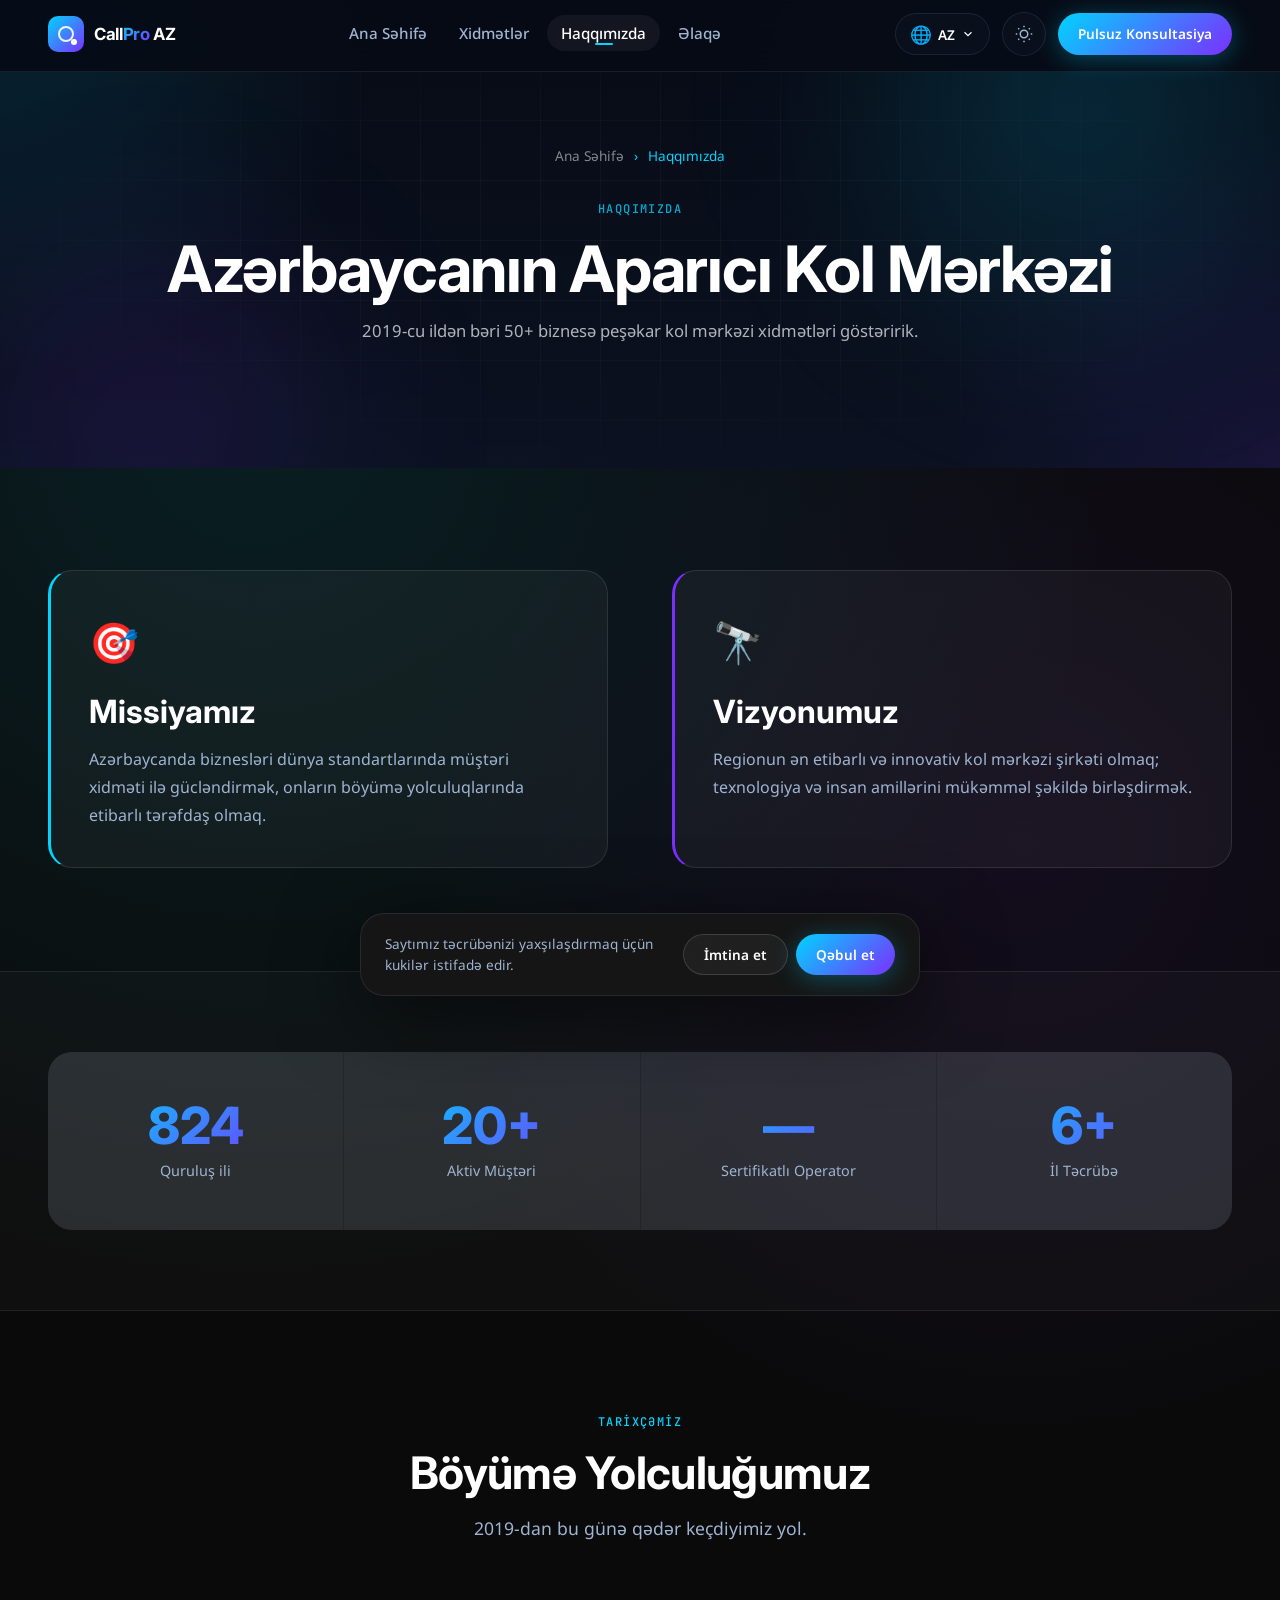
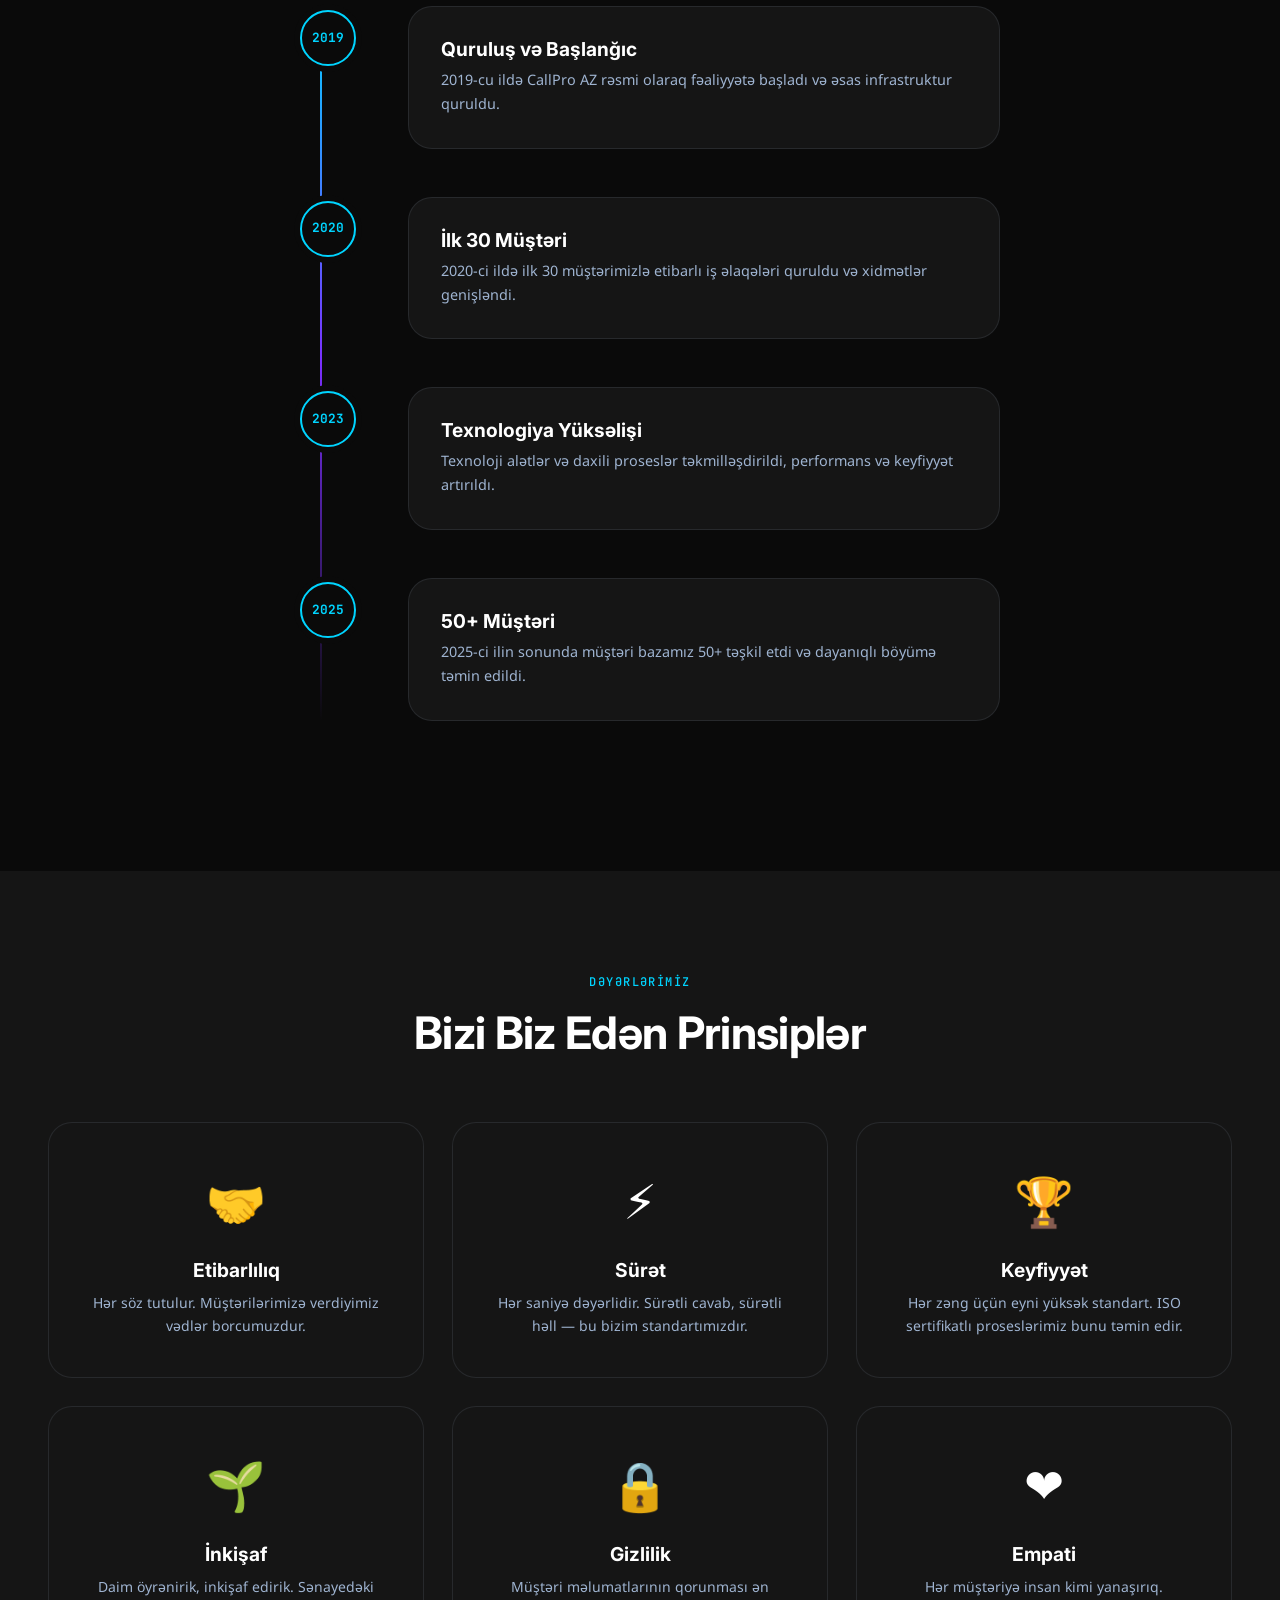
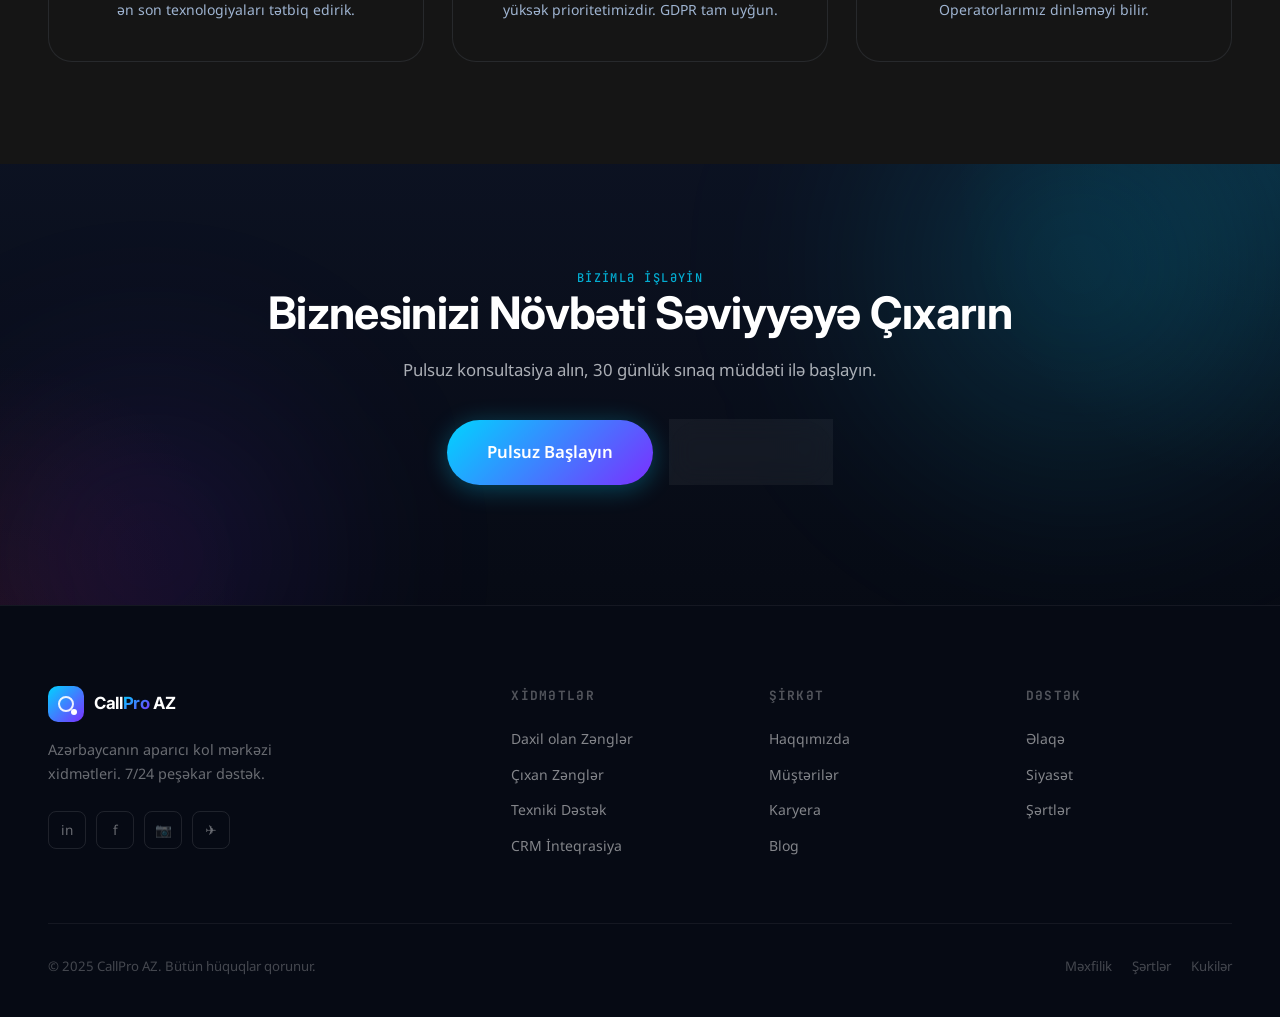
==== commit a0102e91: "Add files via upload" ====
--- a/about.html
+++ b/about.html
@@ -94,7 +94,7 @@
 
 <nav class="nav" id="mainNav">
   <div class="container"><div class="nav__inner">
-    <a href="index.html" class="nav__logo"><div class="nav__logo-mark"></div><span class="nav__logo-text">Call<span>Pro</span> AZ</span></a>
+    <a href="index.html" class="nav__logo" style="color: white !important;"><div class="nav__logo-mark"></div><span class="nav__logo-text" style="color: white !important;">Call<span>Pro</span> AZ</span></a>
     <ul class="nav__menu">
       <li><a href="index.html"    class="nav__link" data-i18n="nav_home">Ana Səhifə</a></li>
       <li><a href="services.html" class="nav__link" data-i18n="nav_services">Xidmətlər</a></li>
@@ -280,7 +280,10 @@
   <div class="container">
     <div class="footer__grid">
       <div>
-        <a href="index.html" class="nav__logo"><div class="nav__logo-mark"></div><span class="nav__logo-text" style="color:#fff">Call<span>Pro</span> AZ</span></a>
+        <a href="index.html" class="nav__logo" style="color: #fff !important;">
+          <div class="nav__logo-mark"></div>
+          <span class="nav__logo-text" style="color: #fff !important;">Call<span>Pro</span> AZ</span>
+        </a>
         <p class="footer__brand-desc" data-i18n="footer_desc">Azərbaycanın aparıcı kol mərkəzi xidmətleri. 7/24 peşəkar dəstək.</p>
         <div class="footer__socials">
           <a href="#" class="footer__social">in</a><a href="#" class="footer__social">f</a><a href="#" class="footer__social">📷</a><a href="#" class="footer__social">✈</a>
--- a/css/variables.css
+++ b/css/variables.css
@@ -292,4 +292,20 @@
   .section { padding: 60px 0; }
   .section-header { margin-bottom: 40px; }
   .container { padding: 0 16px; }
+}
+
+/* Значения по умолчанию (обычно темная тема) */
+:root, [data-theme="dark"] {
+  --bg: #0a0a0a;
+  --bg-card: #151515;
+  --text-primary: #ffffff;
+  /* остальные ваши переменные */
+}
+
+/* Переопределение для светлой темы */
+[data-theme="light"] {
+  --bg: #ffffff;
+  --bg-card: #f5f5f5;
+  --text-primary: #0a0a0a;
+  /* остальные ваши переменные в светлых тонах */
 }
--- a/css/nav.css
+++ b/css/nav.css
@@ -24,6 +24,7 @@
   align-items: center;
   justify-content: space-between;
   gap: 24px;
+  margin-top: 12px;
 }
 
 /* Logo */
@@ -71,6 +72,7 @@
   font-weight: 700;
   font-size: 1.05rem;
   letter-spacing: -0.02em;
+  color: white !important; 
 }
 
 .nav__logo-text span {
@@ -145,7 +147,7 @@
   backdrop-filter: blur(12px);
   font-size: 0.85rem;
   font-weight: 600;
-  color: var(--text-primary);
+  color: white !important;
   transition: all var(--dur-fast) var(--ease);
   font-family: var(--font-body);
 }
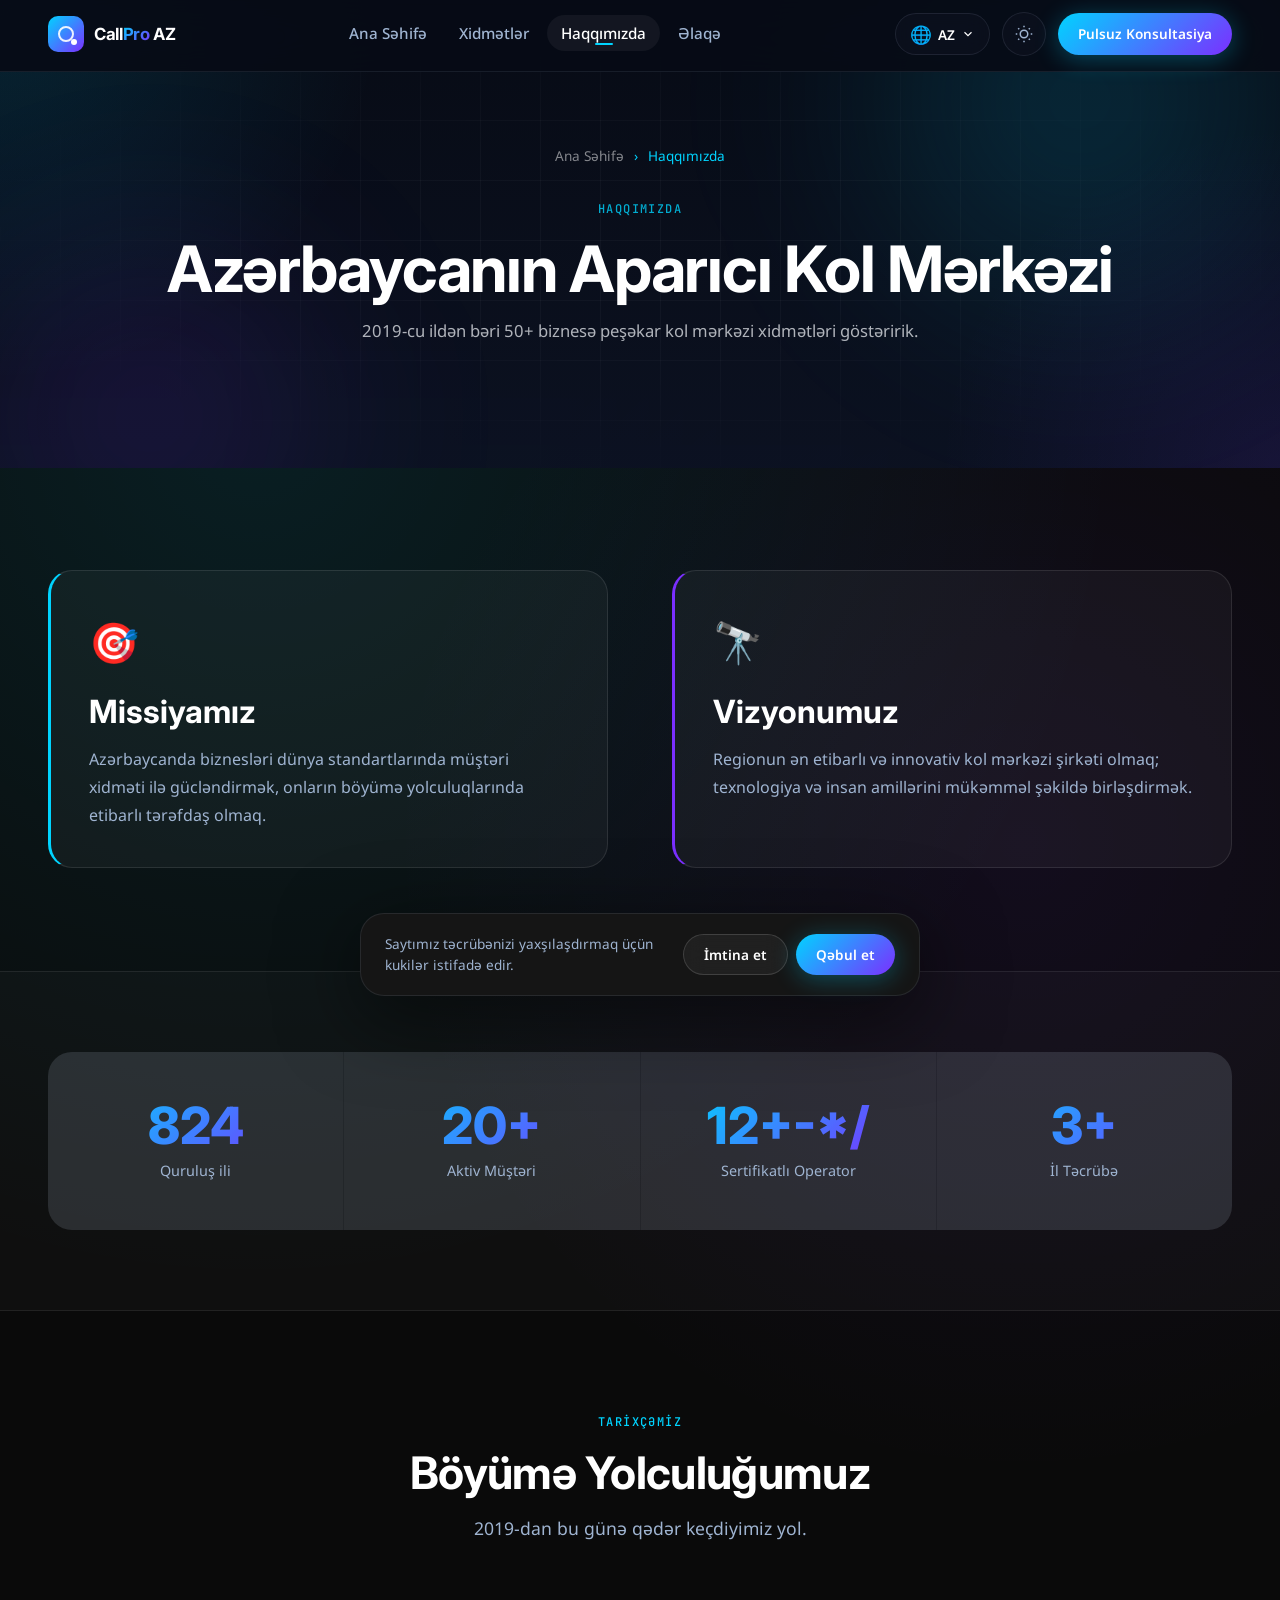
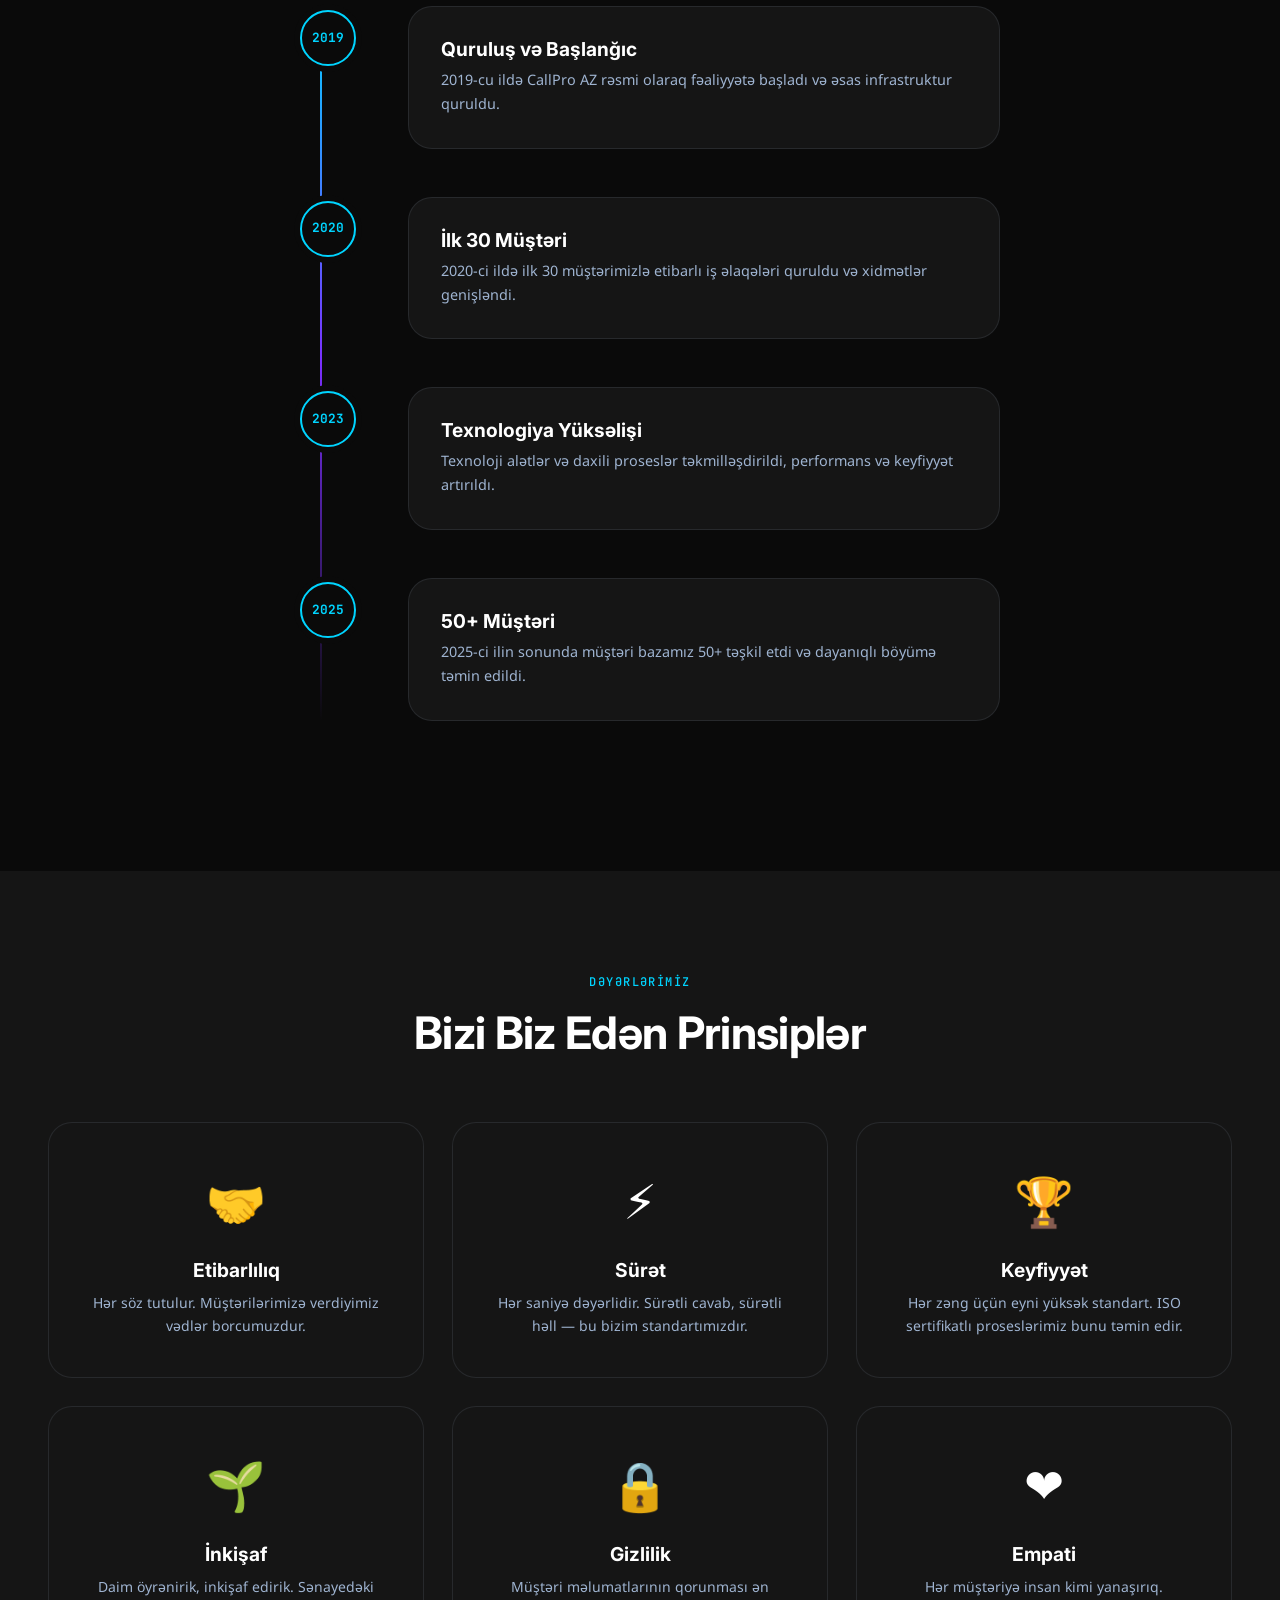
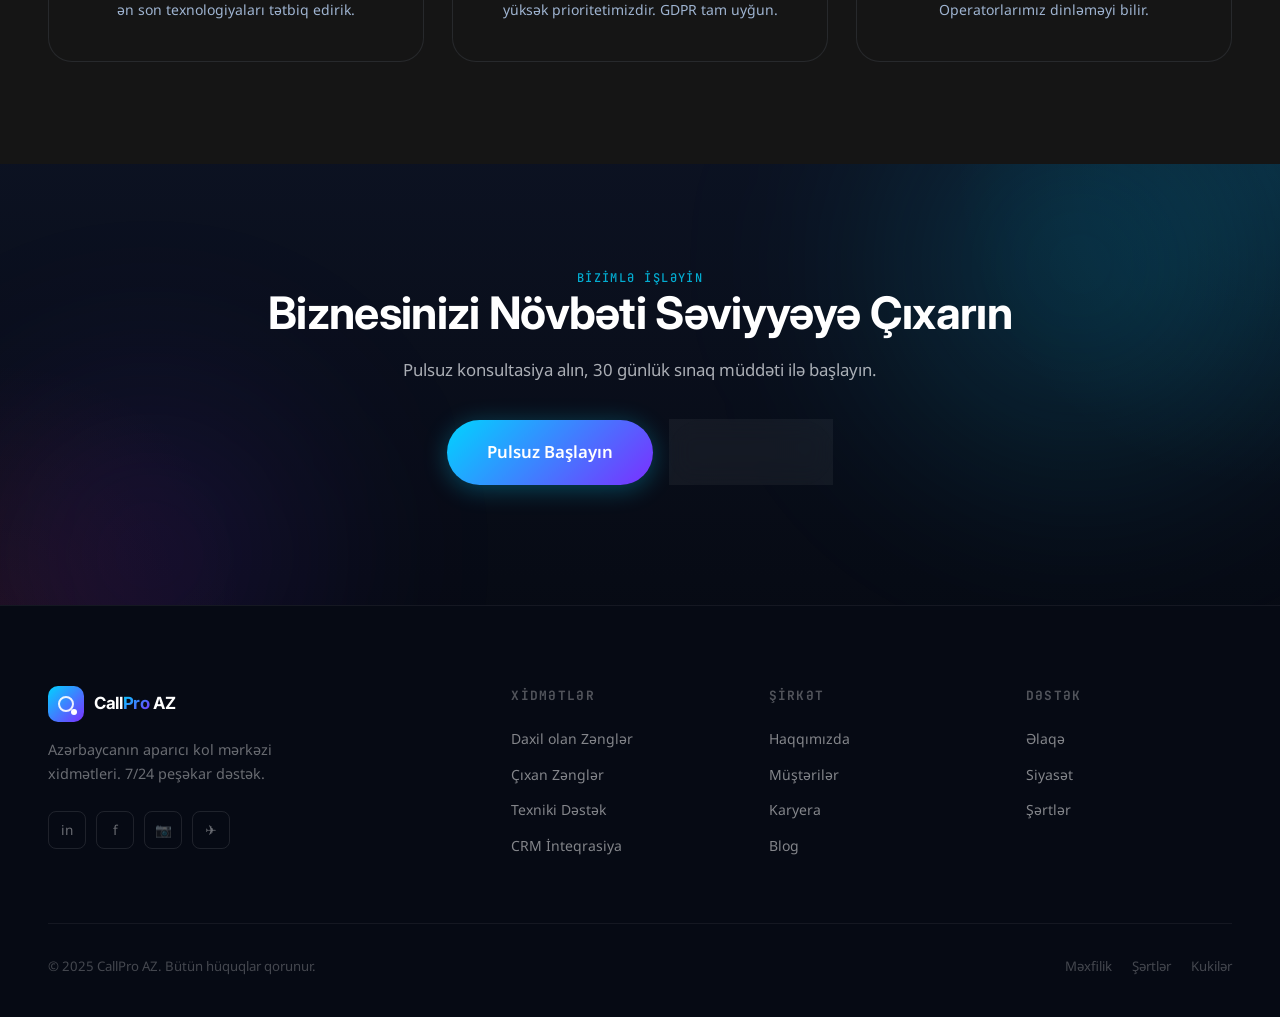
==== commit e9f31dca: "about html pravki" ====
--- a/about.html
+++ b/about.html
@@ -178,8 +178,8 @@
     <div class="stats-grid">
       <div class="stat-item reveal stagger-1"><div class="stat-num">2019</div><div class="stat-label" data-i18n="about_stat_foundation">Quruluş ili</div></div>
         <div class="stat-item reveal stagger-2"><div class="stat-num" data-i18n="stats_1">50+</div><div class="stat-label" data-i18n="stats_1l">Aktiv Müştəri</div></div>
-        <div class="stat-item reveal stagger-3"><div class="stat-num">—</div><div class="stat-label" data-i18n="about_stat_certified">Sertifikatlı Operator</div></div>
-      <div class="stat-item reveal stagger-4"><div class="stat-num">15+</div><div class="stat-label" data-i18n="about_stat_experience">İl Təcrübə</div></div>
+        <div class="stat-item reveal stagger-3"><div class="stat-num">30+-*/</div><div class="stat-label" data-i18n="about_stat_certified">Sertifikatlı Operator</div></div>
+      <div class="stat-item reveal stagger-4"><div class="stat-num">7+</div><div class="stat-label" data-i18n="about_stat_experience">İl Təcrübə</div></div>
     </div>
   </div>
 </section>
@@ -339,4 +339,4 @@
 <script src="js/translations.js"></script>
 <script src="js/app.js"></script>
 </body>
-</html>+</html>
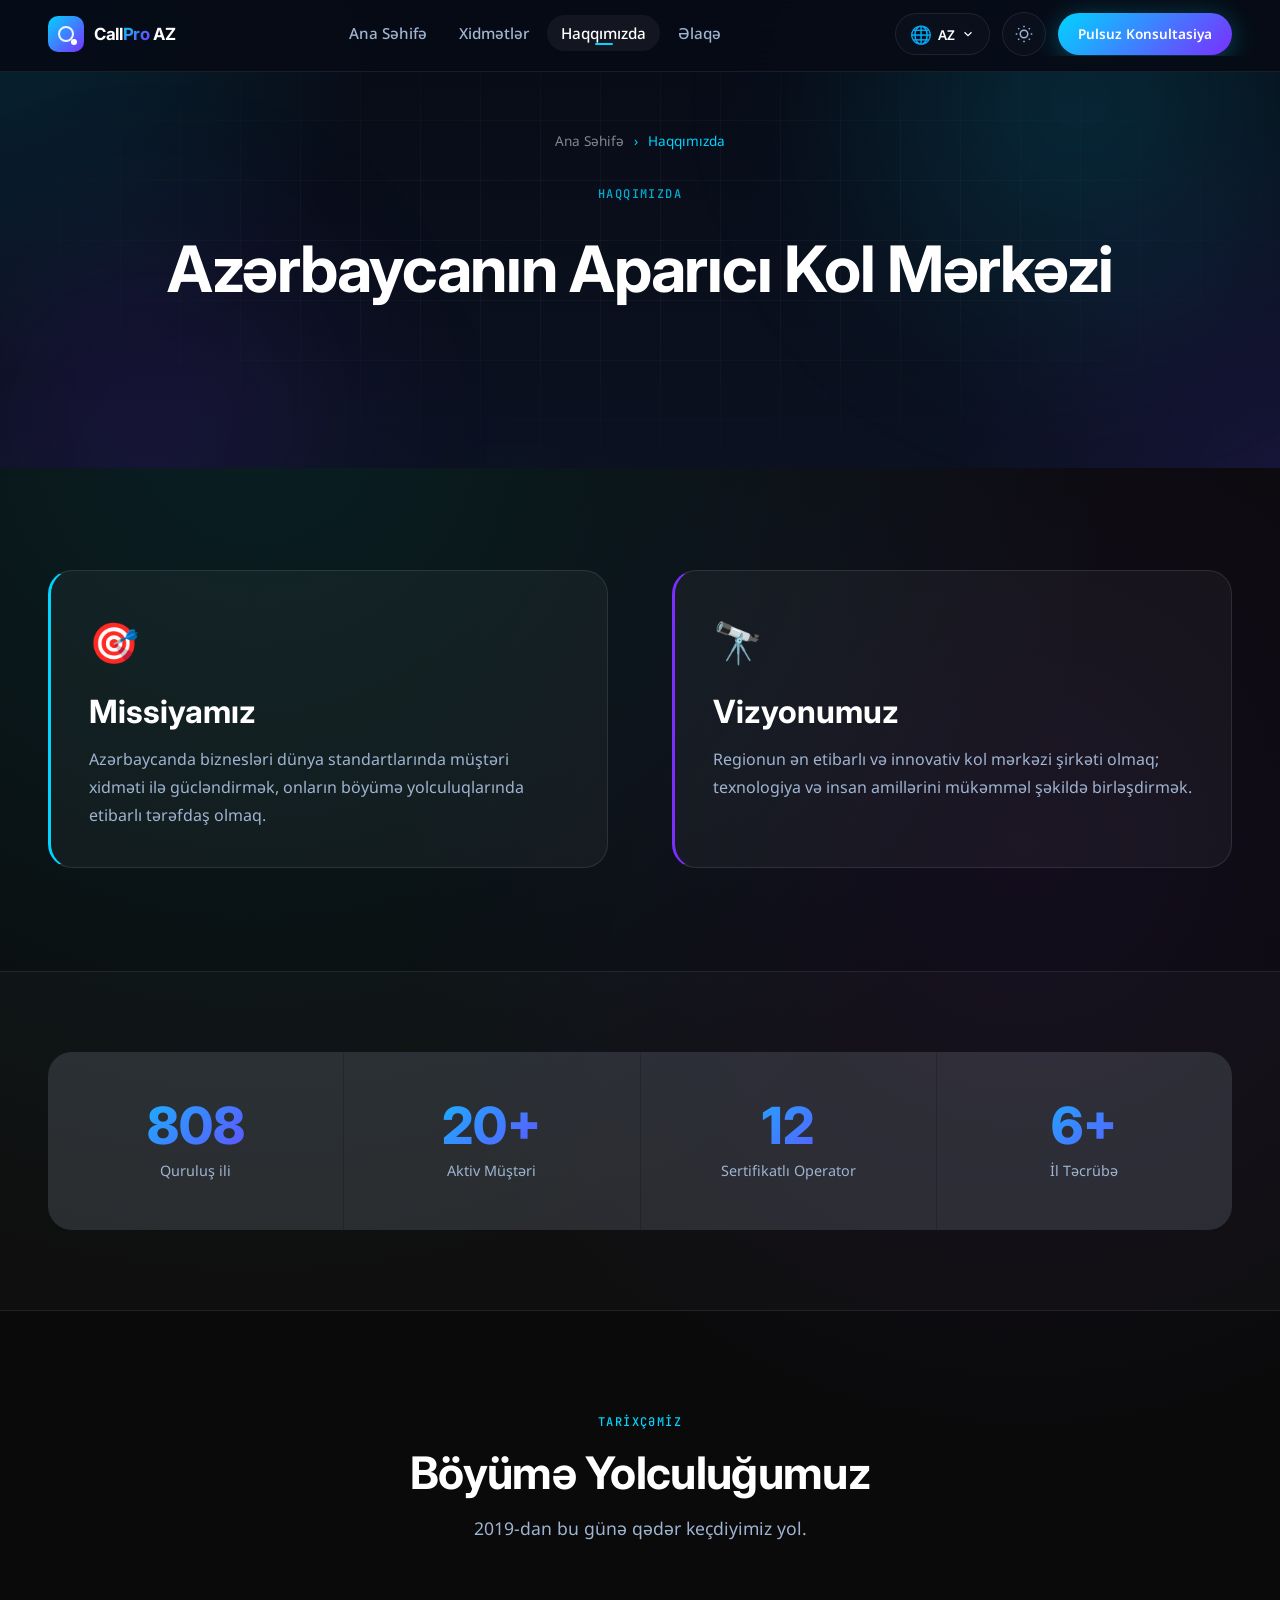
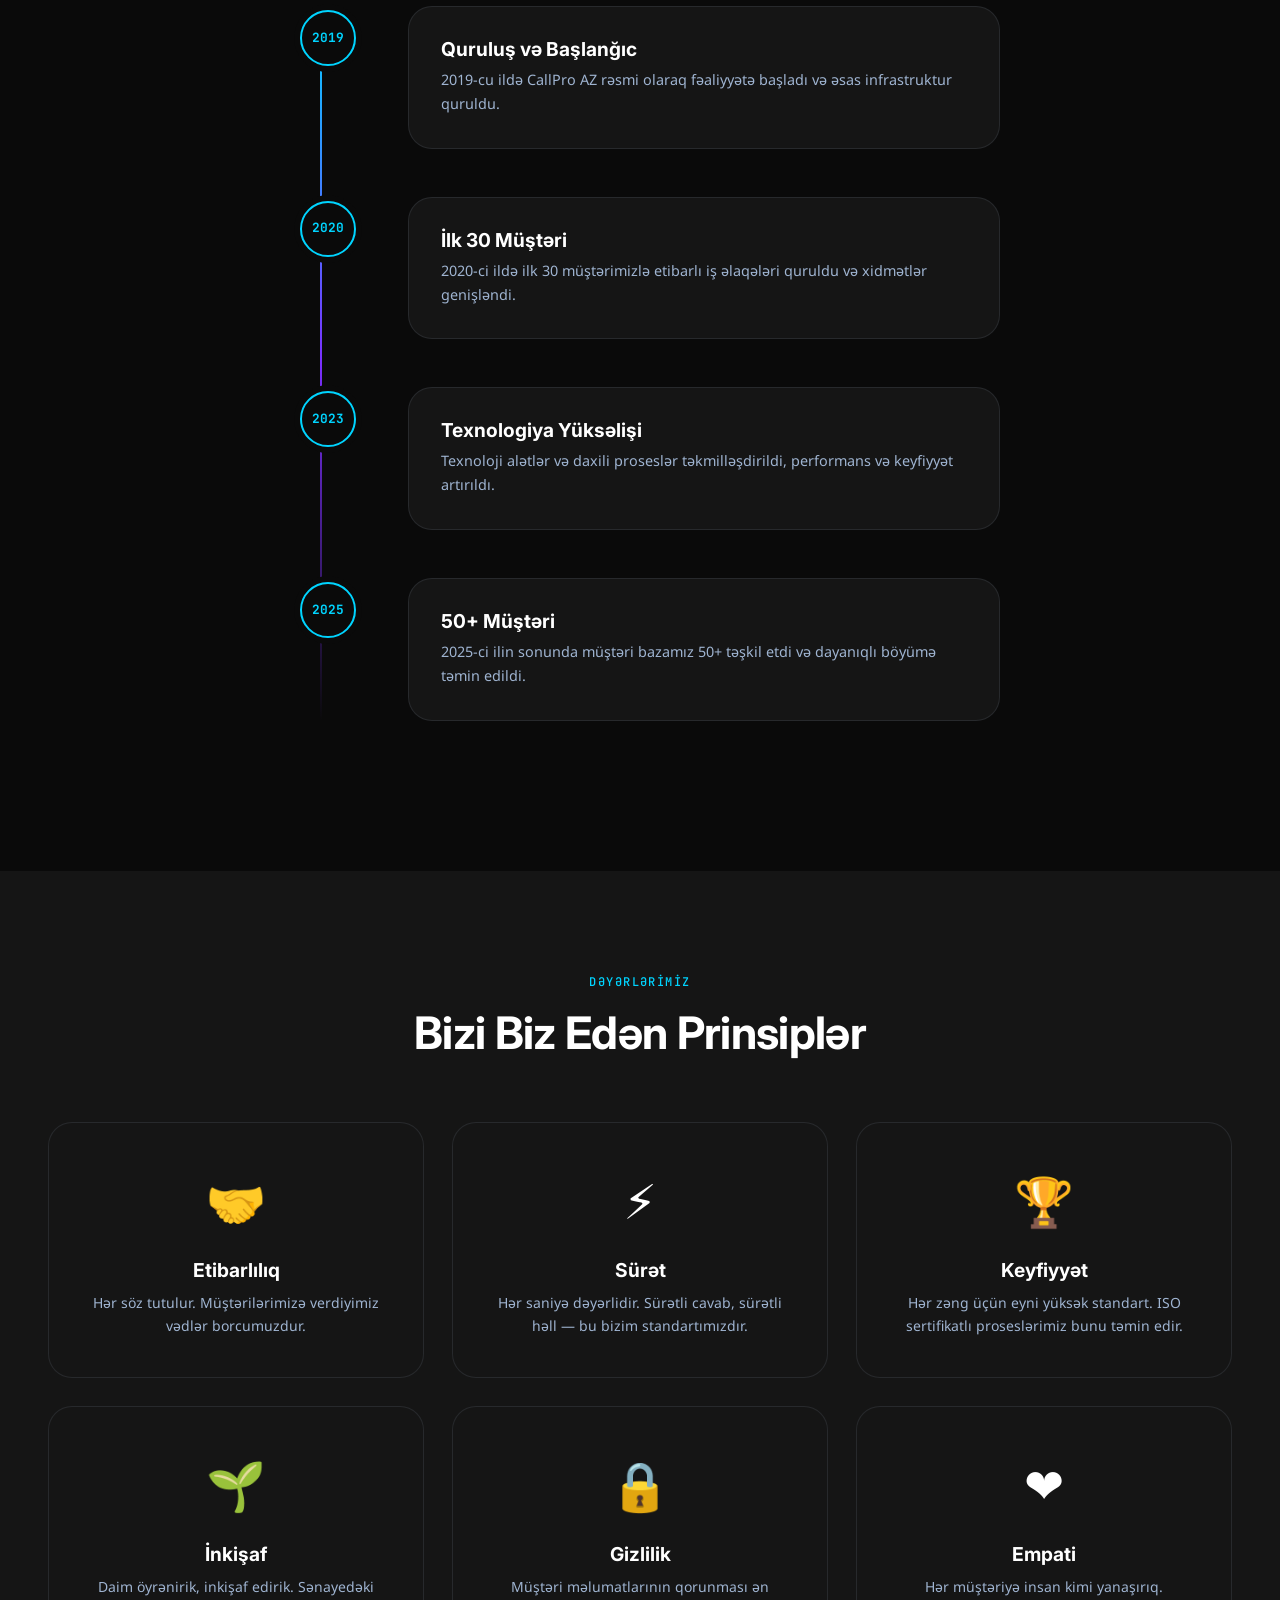
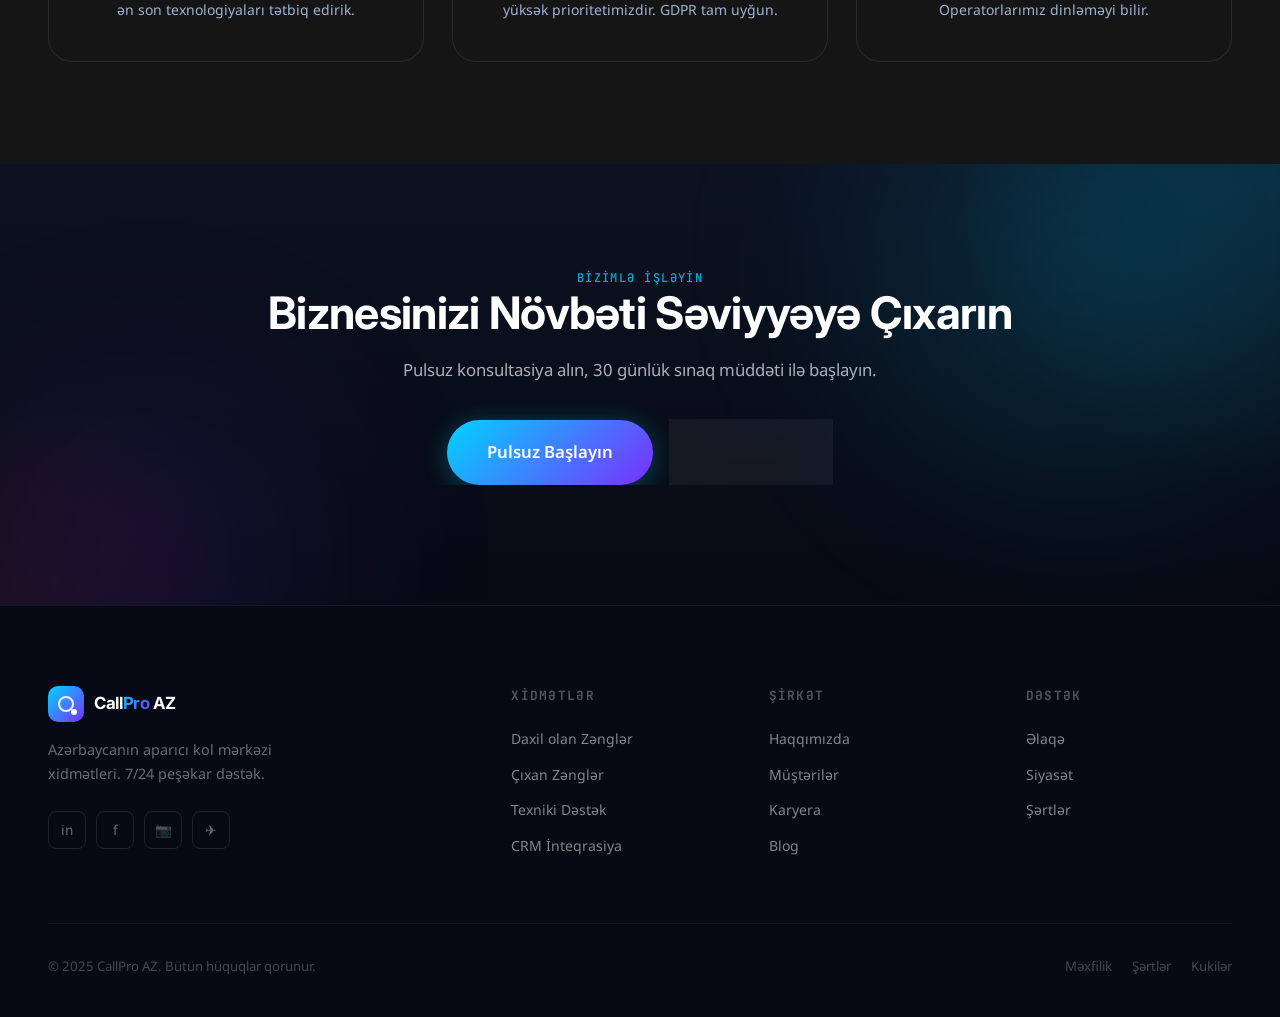
==== commit 3e11ba37: "Add files via upload" ====
--- a/about.html
+++ b/about.html
@@ -178,8 +178,8 @@
     <div class="stats-grid">
       <div class="stat-item reveal stagger-1"><div class="stat-num">2019</div><div class="stat-label" data-i18n="about_stat_foundation">Quruluş ili</div></div>
         <div class="stat-item reveal stagger-2"><div class="stat-num" data-i18n="stats_1">50+</div><div class="stat-label" data-i18n="stats_1l">Aktiv Müştəri</div></div>
-        <div class="stat-item reveal stagger-3"><div class="stat-num">30+-*/</div><div class="stat-label" data-i18n="about_stat_certified">Sertifikatlı Operator</div></div>
-      <div class="stat-item reveal stagger-4"><div class="stat-num">7+</div><div class="stat-label" data-i18n="about_stat_experience">İl Təcrübə</div></div>
+        <div class="stat-item reveal stagger-3"><div class="stat-num">30</div><div class="stat-label" data-i18n="about_stat_certified">Sertifikatlı Operator</div></div>
+      <div class="stat-item reveal stagger-4"><div class="stat-num">15+</div><div class="stat-label" data-i18n="about_stat_experience">İl Təcrübə</div></div>
     </div>
   </div>
 </section>
@@ -327,16 +327,16 @@
   </div>
 </footer>
 
-<div class="cookies-banner">
+<!-- <div class="cookies-banner">
   <p data-i18n="cookie_text">Saytımız kukilər istifadə edir.</p>
   <div class="cookies-actions">
     <button class="btn btn-sm btn-ghost cookie-decline" data-i18n="cookie_decline">İmtina et</button>
     <button class="btn btn-sm btn-primary cookie-accept" data-i18n="cookie_accept">Qəbul et</button>
-  </div>
+  </div> -->
 </div>
 <button class="scroll-top" aria-label="Scroll to top">↑</button>
 
 <script src="js/translations.js"></script>
 <script src="js/app.js"></script>
 </body>
-</html>
+</html>
--- a/css/variables.css
+++ b/css/variables.css
@@ -2,6 +2,9 @@
    VARIABLES & BASE — CallPro AZ
    ============================================================ */
 
+
+
+   
 @import url('https://fonts.googleapis.com/css2?family=Inter:wght@300;400;600;700&family=Noto+Sans:wght@300;400;600;700&display=swap');
 
 :root {
@@ -64,6 +67,8 @@
   --nav-bg:        rgba(7,11,21,0.92);
 }
 
+
+
 /* ============================================================
    RESET & BASE
    ============================================================ */
@@ -80,6 +85,9 @@
   color: var(--text-primary);
   line-height: 1.6;
   overflow-x: hidden;
+  overflow-x: hidden;
+  width: 100%;
+  position: relative; /* Помогает зафиксировать систему координат */
   background-image:
     radial-gradient(circle at 20% 10%, rgba(0,212,255,0.10), transparent 22%),
     radial-gradient(circle at 80% 20%, rgba(123,47,255,0.08), transparent 18%);
--- a/css/sections.css
+++ b/css/sections.css
@@ -10,6 +10,13 @@
   overflow: hidden;
   background: linear-gradient(180deg, rgba(7,11,21,1) 0%, rgba(12,18,34,0.98) 100%);
   padding-top: var(--nav-h);
+  overflow-x: hidden;
+}
+
+/* Принудительно ограничиваем ширину всех блоков */
+.hero, .hero_content, .container {
+    max-width: 100vw !important;
+    overflow: hidden !important;
 }
 
 .hero__bg {
@@ -119,7 +126,8 @@
   text-shadow: 0 22px 45px rgba(0,0,0,0.18);
 }
 
-.hero__title .line { display: block; overflow: hidden; }
+.hero__title .line { display: block; overflow: hidden;  font-size: clamp(2.4rem, 16.5vw, 6.5rem);
+  line-height: 1.5; font-weight: inherit; letter-spacing: inherit;  color: inherit; }
 .hero__title .line span {
   display: block;
   transform: translateY(100%);
--- a/css/components.css
+++ b/css/components.css
@@ -623,7 +623,8 @@
   color: #fff;
   margin-bottom: 16px;
   font-size: clamp(2.8rem, 5vw, 4.8rem);
-  line-height: 1.03;
+  line-height: 1.5;
+  text-wrap: wrap;
 }
 
 .page-hero p {
--- a/css/responsive.css
+++ b/css/responsive.css
@@ -57,7 +57,7 @@
   padding: clamp(48px, 8vw, 100px) 0 clamp(60px, 8vw, 80px);
 }
 
-.hero__title { font-size: clamp(2.4rem, 5.5vw, 6.5rem); }
+.hero__title { font-size: clamp(2.4rem, 5.5vw, 6.5rem);line-height: 1; }
 
 .hero__desc { font-size: clamp(0.95rem, 1.5vw, 1.15rem); }
 
@@ -116,7 +116,14 @@
    LG: 768px–1023px (Tablets)
 ══════════════════════════════════════════════════════════ */
 @media (max-width: 1023px) {
-
+  .nav__controls{display:none}
+  .values-grid {
+    display: grid;
+    grid-template-columns: repeat(1, minmax(0, 1fr));
+    gap: clamp(20px, 3vw, 28px);
+    grid-auto-flow: row;
+    justify-items: center;
+}
   /* Hero: stack vertically, center content */
   .hero__layout {
     grid-template-columns: 1fr;
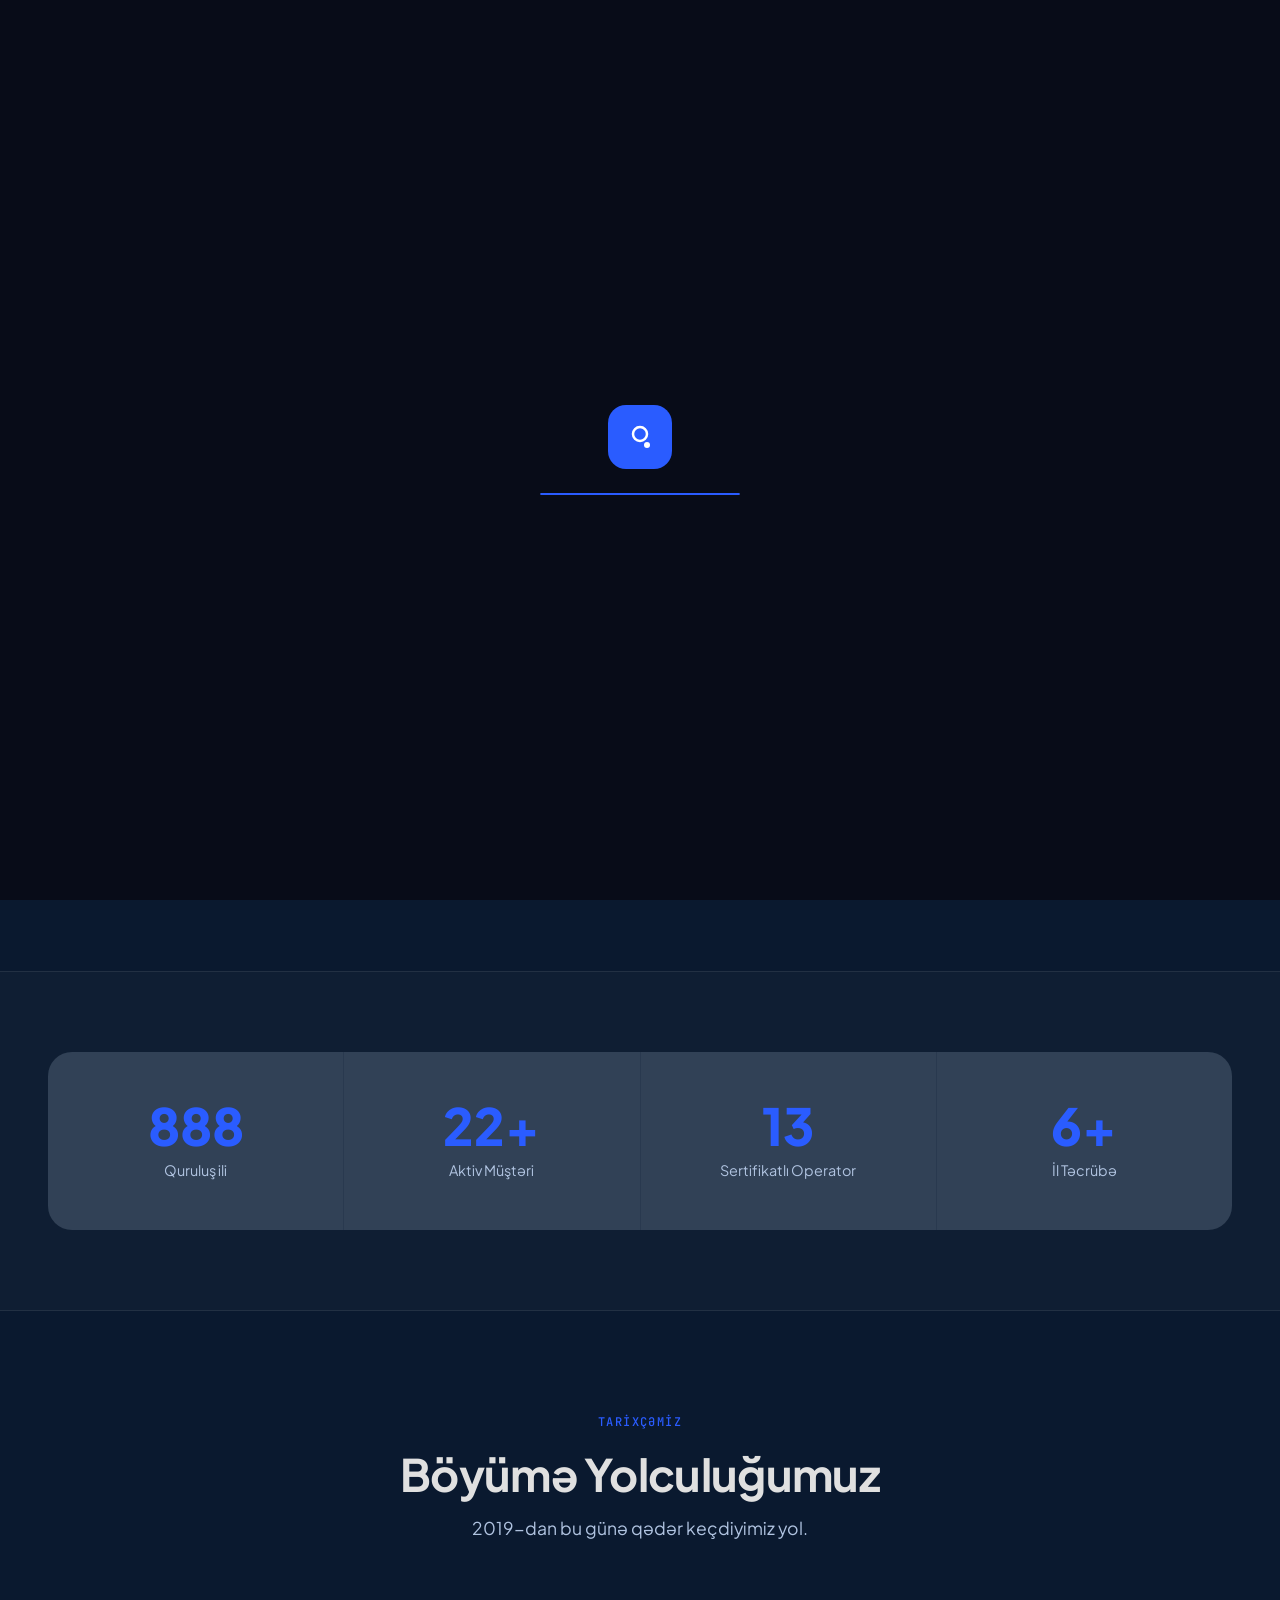
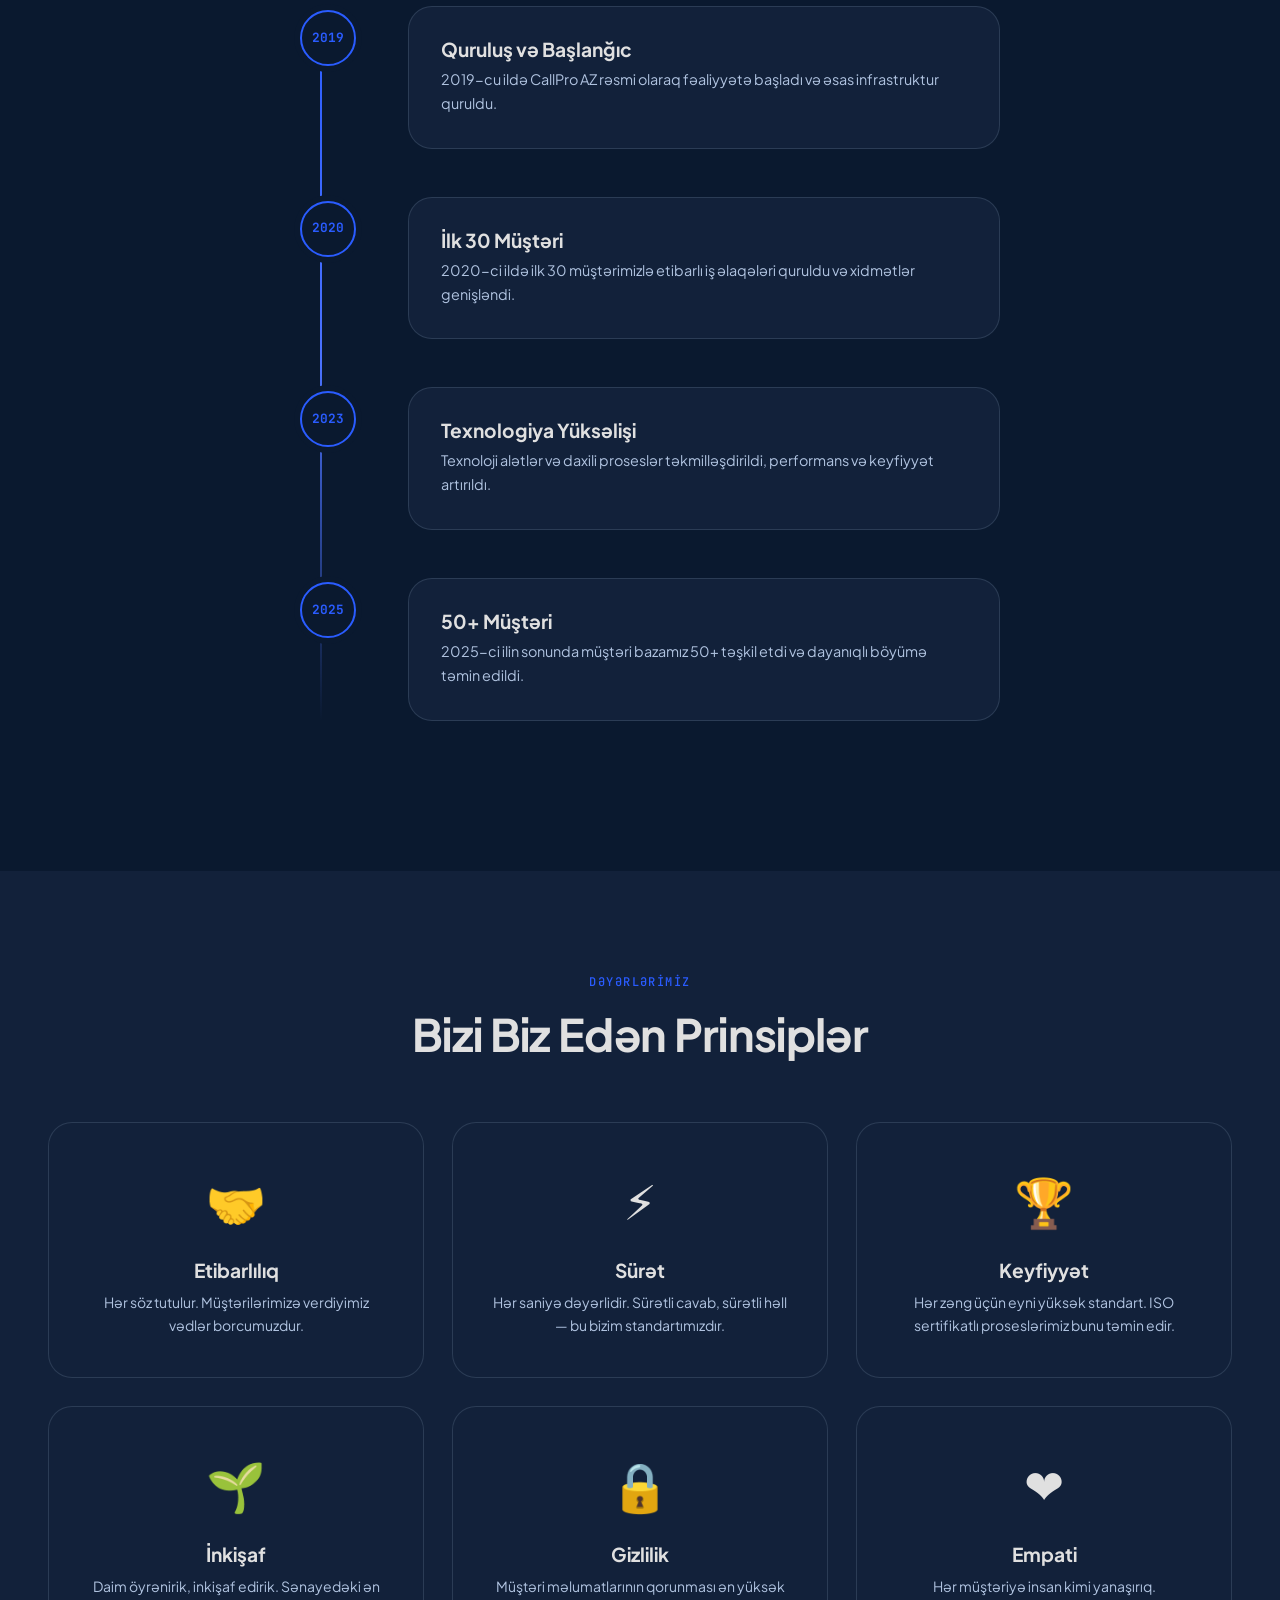
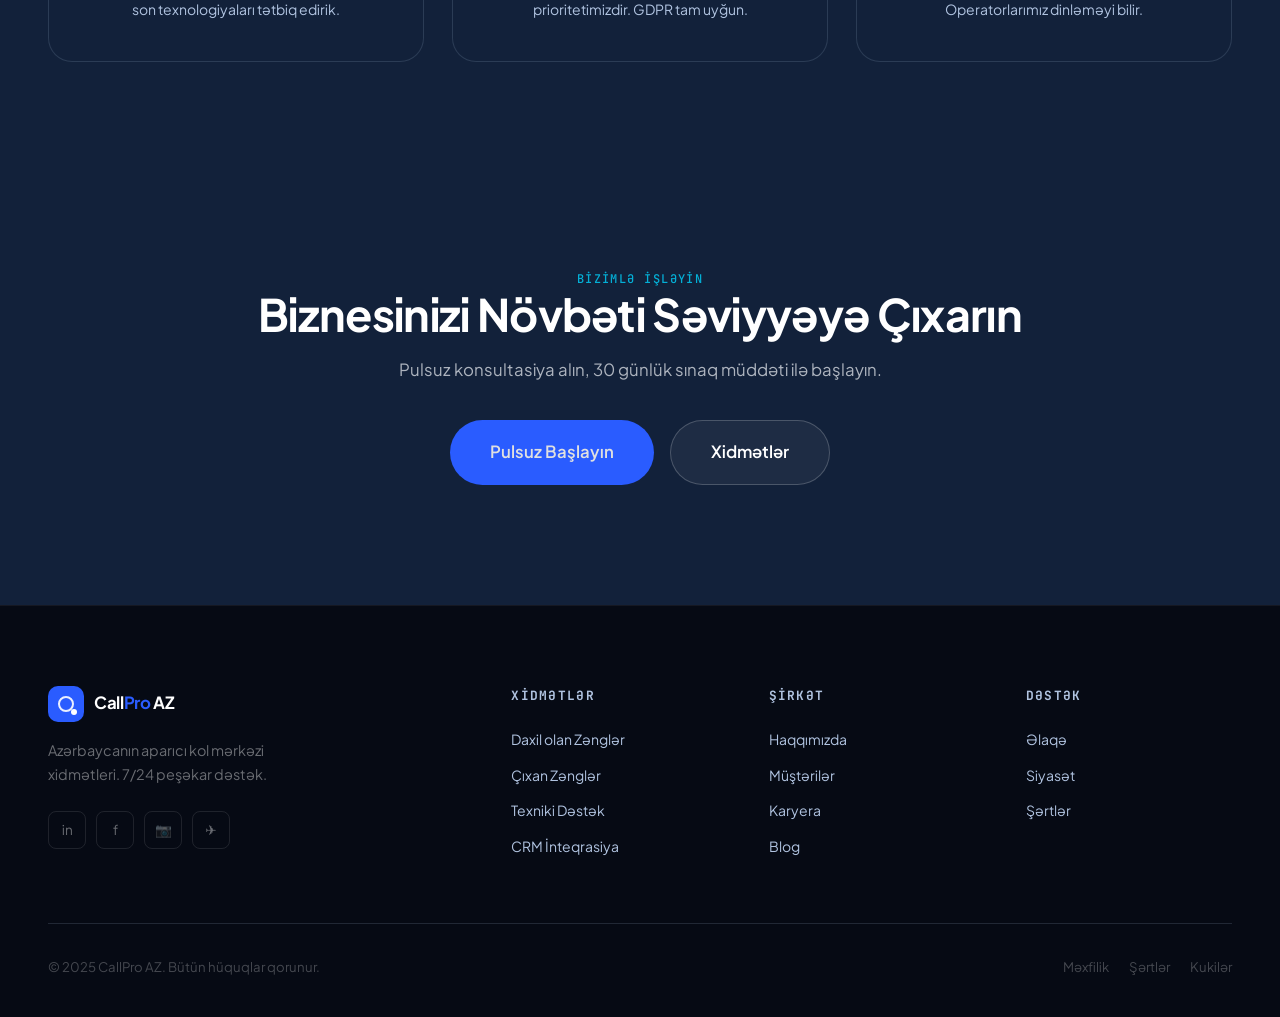
==== commit d7fc43cc: "Add files via upload" ====
--- a/about.html
+++ b/about.html
@@ -7,7 +7,7 @@
   <title data-i18n="page_title_about">Haqqımızda — CallPro AZ</title>
   <link rel="preconnect" href="https://fonts.googleapis.com"/>
   <link rel="preconnect" href="https://fonts.gstatic.com" crossorigin/>
-  <link href="https://fonts.googleapis.com/css2?family=Syne:wght@400;600;700;800&family=DM+Sans:ital,opsz,wght@0,9..40,300;0,9..40,400;0,9..40,500;0,9..40,600;0,9..40,700;1,9..40,400&family=JetBrains+Mono:wght@400;500;600&display=swap" rel="stylesheet"/>
+  <link href="https://fonts.googleapis.com/css2?family=Plus+Jakarta+Sans:wght@300;400;500;600;700;800&family=JetBrains+Mono:wght@400;500;600&display=swap" rel="stylesheet"/>
   <link rel="stylesheet" href="css/variables.css"/>
   <link rel="stylesheet" href="css/nav.css"/>
   <link rel="stylesheet" href="css/sections.css"/>
@@ -104,11 +104,11 @@
     </ul>
     <div class="nav__controls">
       <div class="lang-selector">
-        <button class="lang-btn"><span class="lang-flag">🌐</span><span class="lang-current">AZ</span><svg viewBox="0 0 24 24" fill="none" stroke="currentColor" stroke-width="2"><path d="M6 9l6 6 6-6"/></svg></button>
+        <button type="button" class="lang-btn"><span class="lang-flag">🌐</span><span class="lang-current">AZ</span><svg viewBox="0 0 24 24" fill="none" stroke="currentColor" stroke-width="2"><path d="M6 9l6 6 6-6"/></svg></button>
         <div class="lang-dropdown">
-          <button class="lang-option active" data-lang="az"><span class="lang-flag">🇦🇿</span> Azərbaycanca</button>
-          <button class="lang-option" data-lang="en"><span class="lang-flag">🇬🇧</span> English</button>
-          <button class="lang-option" data-lang="ru"><span class="lang-flag">🇷🇺</span> Русский</button>
+          <button type="button" class="lang-option active" data-lang="az"><span class="lang-flag">🇦🇿</span> Azərbaycanca</button>
+          <button type="button" class="lang-option" data-lang="en"><span class="lang-flag">🇬🇧</span> English</button>
+          <button type="button" class="lang-option" data-lang="ru"><span class="lang-flag">🇷🇺</span> Русский</button>
         </div>
       </div>
       <button class="theme-toggle" aria-label="Toggle theme">
@@ -129,11 +129,11 @@
   <a href="contact.html"  class="nav__mobile-link" data-i18n="nav_contact">Əlaqə <span>→</span></a>
   <div class="nav__mobile-controls">
     <div class="lang-selector">
-      <button class="lang-btn"><span class="lang-flag">🌐</span><span class="lang-current">AZ</span><svg viewBox="0 0 24 24" fill="none" stroke="currentColor" stroke-width="2"><path d="M6 9l6 6 6-6"/></svg></button>
+      <button type="button" class="lang-btn"><span class="lang-flag">🌐</span><span class="lang-current">AZ</span><svg viewBox="0 0 24 24" fill="none" stroke="currentColor" stroke-width="2"><path d="M6 9l6 6 6-6"/></svg></button>
       <div class="lang-dropdown">
-        <button class="lang-option active" data-lang="az"><span class="lang-flag">🇦🇿</span> Azərbaycanca</button>
-        <button class="lang-option" data-lang="en"><span class="lang-flag">🇬🇧</span> English</button>
-        <button class="lang-option" data-lang="ru"><span class="lang-flag">🇷🇺</span> Русский</button>
+        <button type="button" class="lang-option active" data-lang="az"><span class="lang-flag">🇦🇿</span> Azərbaycanca</button>
+        <button type="button" class="lang-option" data-lang="en"><span class="lang-flag">🇬🇧</span> English</button>
+        <button type="button" class="lang-option" data-lang="ru"><span class="lang-flag">🇷🇺</span> Русский</button>
       </div>
     </div>
     <button class="theme-toggle"><svg class="icon-moon" viewBox="0 0 24 24" fill="none" stroke="currentColor" stroke-width="2"><path d="M21 12.79A9 9 0 1111.21 3a7 7 0 009.79 9.79z"/></svg><svg class="icon-sun" viewBox="0 0 24 24" fill="none" stroke="currentColor" stroke-width="2"><circle cx="12" cy="12" r="5"/></svg></button>
@@ -339,4 +339,4 @@
 <script src="js/translations.js"></script>
 <script src="js/app.js"></script>
 </body>
-</html>+</html>
--- a/css/variables.css
+++ b/css/variables.css
@@ -5,35 +5,35 @@
 
 
    
-@import url('https://fonts.googleapis.com/css2?family=Inter:wght@300;400;600;700&family=Noto+Sans:wght@300;400;600;700&display=swap');
+@import url('https://fonts.googleapis.com/css2?family=Plus+Jakarta+Sans:wght@300;400;500;600;700;800&family=JetBrains+Mono:wght@400;500;600&display=swap');
 
 :root {
   /* Brand Colors */
-  --accent:        #00D4FF;
-  --accent-2:      #FF3D6B;
-  --accent-3:      #7B2FFF;
+  --accent:        #2A5CFF;
+  --accent-2:      #006D6B;
+  --accent-3:      #4B72FF;
 
   /* Light Theme */
-  --bg:            #090B14;
-  --bg-card:       #101824;
-  --bg-glass:      rgba(15,20,38,0.78);
-  --text-primary:  #EEF2FF;
-  --text-secondary:#94A3B8;
-  --text-muted:    #6B7A98;
-  --border:        rgba(148,163,184,0.16);
-  --shadow-sm:     0 2px 14px rgba(0,0,0,0.22);
-  --shadow-md:     0 10px 50px rgba(0,0,0,0.34);
-  --shadow-lg:     0 24px 90px rgba(0,0,0,0.45);
-  --nav-bg:        rgba(8,12,24,0.88);
-
-  /* Gradients */
-  --grad-accent:   linear-gradient(135deg, #00D4FF 0%, #7B2FFF 100%);
-  --grad-warm:     linear-gradient(135deg, #FF3D6B 0%, #FF8C42 100%);
-  --grad-hero:     linear-gradient(160deg, #080C18 0%, #111827 45%, #09111F 100%);
+  --bg:            #0A192F;
+  --bg-card:       #12213A;
+  --bg-glass:      rgba(15,22,44,0.80);
+  --text-primary:  #E0E0E0;
+  --text-secondary:#B0C3E0;
+  --text-muted:    #8AA0BC;
+  --border:        rgba(176,196,225,0.16);
+  --shadow-sm:     0 2px 14px rgba(0,0,0,0.24);
+  --shadow-md:     0 10px 50px rgba(0,0,0,0.36);
+  --shadow-lg:     0 24px 90px rgba(0,0,0,0.55);
+  --nav-bg:        rgba(8,14,32,0.92);
+
+  /* Solid accents */
+  --grad-accent:   #2A5CFF;
+  --grad-warm:     #006D6B;
+  --grad-hero:     #0A192F;
 
   /* Typography */
-  --font-display:  'Inter', system-ui, -apple-system, 'Segoe UI', Roboto, 'Noto Sans', 'Helvetica Neue', Arial;
-  --font-body:     'Noto Sans', system-ui, -apple-system, 'Segoe UI', Roboto, Arial;
+  --font-display:  'Plus Jakarta Sans', system-ui, -apple-system, 'Segoe UI', Roboto, Arial, sans-serif;
+  --font-body:     'Plus Jakarta Sans', system-ui, -apple-system, 'Segoe UI', Roboto, Arial, sans-serif;
   --font-mono:     'JetBrains Mono', monospace;
 
   /* Spacing */
@@ -85,12 +85,8 @@
   color: var(--text-primary);
   line-height: 1.6;
   overflow-x: hidden;
-  overflow-x: hidden;
   width: 100%;
   position: relative; /* Помогает зафиксировать систему координат */
-  background-image:
-    radial-gradient(circle at 20% 10%, rgba(0,212,255,0.10), transparent 22%),
-    radial-gradient(circle at 80% 20%, rgba(123,47,255,0.08), transparent 18%);
   transition: background var(--dur-med) var(--ease),
               color var(--dur-med) var(--ease);
 }
@@ -167,25 +163,25 @@
 .btn:hover::after { opacity: 1; }
 
 .btn-primary {
-  background: var(--grad-accent);
-  color: #fff;
-  box-shadow: 0 4px 24px rgba(0,212,255,0.30);
+  background: var(--btn-bg);
+  color: var(--btn-text);
+  box-shadow: 0 4px 24px rgba(42,92,255,0.30);
 }
 .btn-primary:hover {
   transform: translateY(-2px);
-  box-shadow: 0 8px 40px rgba(0,212,255,0.45);
+  box-shadow: 0 8px 40px rgba(42,92,255,0.45);
 }
 
 .btn-ghost {
-  border: 1.5px solid rgba(255,255,255,0.14);
+  border: 1.5px solid var(--btn-border);
   color: var(--text-primary);
-  background: rgba(255,255,255,0.05);
+  background: var(--btn-bg-ghost);
   backdrop-filter: blur(12px);
 }
 .btn-ghost:hover {
-  border-color: rgba(0,212,255,0.35);
-  color: #fff;
-  background: rgba(255,255,255,0.08);
+  border-color: rgba(42,92,255,0.35);
+  color: var(--text-primary);
+  background: var(--btn-bg-ghost-hover);
   transform: translateY(-2px);
 }
 
@@ -262,16 +258,10 @@
    GRADIENT TEXT
    ============================================================ */
 .grad-text {
-  background: var(--grad-accent);
-  -webkit-background-clip: text;
-  -webkit-text-fill-color: transparent;
-  background-clip: text;
+  color: var(--accent);
 }
 .grad-text-warm {
-  background: var(--grad-warm);
-  -webkit-background-clip: text;
-  -webkit-text-fill-color: transparent;
-  background-clip: text;
+  color: var(--accent-2);
 }
 
 /* ============================================================
@@ -304,16 +294,38 @@
 
 /* Значения по умолчанию (обычно темная тема) */
 :root, [data-theme="dark"] {
-  --bg: #0a0a0a;
-  --bg-card: #151515;
-  --text-primary: #ffffff;
-  /* остальные ваши переменные */
+  --bg: #0A192F;
+  --bg-card: #12213A;
+  --bg-glass: rgba(15,22,44,0.88);
+  --text-primary: #E0E0E0;
+  --text-secondary: #B0C3E0;
+  --text-muted: #8AA0BC;
+  --border: rgba(176,196,225,0.16);
+  --accent: #2A5CFF;
+  --accent-2: #006D6B;
+  --accent-3: #4B72FF;
+  --btn-text: #E0E0E0;
+  --btn-bg: #2A5CFF;
+  --btn-border: rgba(255,255,255,0.14);
+  --btn-bg-ghost: rgba(255,255,255,0.05);
+  --btn-bg-ghost-hover: rgba(255,255,255,0.08);
 }
 
 /* Переопределение для светлой темы */
 [data-theme="light"] {
-  --bg: #ffffff;
-  --bg-card: #f5f5f5;
-  --text-primary: #0a0a0a;
-  /* остальные ваши переменные в светлых тонах */
+  --bg: #F3F6FB;
+  --bg-card: #E8EDF4;
+  --bg-glass: rgba(220,230,245,0.72);
+  --text-primary: #1F2A3C;
+  --text-secondary: #54657B;
+  --text-muted: #7A89A0;
+  --border: rgba(72,97,146,0.18);
+  --accent: #2A5CFF;
+  --accent-2: #006D6B;
+  --accent-3: #4B72FF;
+  --btn-text: #1F2A3C;
+  --btn-bg: #2A5CFF;
+  --btn-border: rgba(31,42,60,0.14);
+  --btn-bg-ghost: rgba(31,42,60,0.06);
+  --btn-bg-ghost-hover: rgba(31,42,60,0.10);
 }
--- a/css/nav.css
+++ b/css/nav.css
@@ -114,7 +114,7 @@
 
 .nav__link:hover,
 .nav__link.active {
-  color: #fff;
+  color: var(--text-primary);
   background: rgba(255,255,255,0.05);
 }
 
@@ -188,31 +188,6 @@
   pointer-events: all;
 }
 
-.lang-option {
-  display: flex;
-  align-items: center;
-  gap: 10px;
-  padding: 10px 12px;
-  border-radius: var(--radius-sm);
-  font-size: 0.875rem;
-  font-weight: 500;
-  color: var(--text-secondary);
-  cursor: pointer;
-  transition: all var(--dur-fast);
-  width: 100%;
-  text-align: left;
-}
-
-.lang-option:hover {
-  background: var(--border);
-  color: var(--text-primary);
-}
-
-.lang-option.active {
-  color: var(--accent);
-  background: rgba(0,212,255,0.08);
-}
-
 .lang-flag { font-size: 1.1rem; }
 
 /* Theme toggle */
@@ -367,4 +342,36 @@
 
 @media (max-width: 480px) {
   .nav__logo-text { display: none; }
-}+}/* Hide nav controls everywhere and remove glow effects */
+.nav__controls,
+.nav__mobile-controls {
+  display: none !important;
+}
+
+.cursor-glow,
+.svc-detail__glow,
+.hero__orb,
+.hero__scroll,
+.hero__float-card::before {
+  display: none !important;
+}
+
+.nav,
+.nav__logo-mark,
+.lang-btn,
+.theme-toggle,
+.nav__hamburger,
+.nav__mobile-link,
+.card,
+.service-card,
+.pricing-card,
+.hero__phone,
+.hero__phone-screen,
+.hero__float-card,
+.btn-primary,
+.btn-ghost {
+  box-shadow: none !important;
+  text-shadow: none !important;
+  filter: none !important;
+  backdrop-filter: none !important;
+}
--- a/css/sections.css
+++ b/css/sections.css
@@ -8,7 +8,7 @@
   display: flex;
   align-items: center;
   overflow: hidden;
-  background: linear-gradient(180deg, rgba(7,11,21,1) 0%, rgba(12,18,34,0.98) 100%);
+  background: var(--bg);
   padding-top: var(--nav-h);
   overflow-x: hidden;
 }
@@ -35,21 +35,21 @@
 
 .hero__orb--1 {
   width: 600px; height: 600px;
-  background: radial-gradient(circle, rgba(0,212,255,0.18) 0%, transparent 70%);
+  background: rgba(42,92,255,0.12);
   top: -200px; right: -100px;
   animation-delay: 0s;
 }
 
 .hero__orb--2 {
   width: 500px; height: 500px;
-  background: radial-gradient(circle, rgba(123,47,255,0.15) 0%, transparent 70%);
+  background: rgba(0,109,107,0.12);
   bottom: -200px; left: -100px;
   animation-delay: -4s;
 }
 
 .hero__orb--3 {
   width: 300px; height: 300px;
-  background: radial-gradient(circle, rgba(255,61,107,0.12) 0%, transparent 70%);
+  background: rgba(42,92,255,0.08);
   top: 50%; left: 40%;
   transform: translate(-50%, -50%);
   animation-delay: -8s;
@@ -65,11 +65,7 @@
 .hero__grid {
   position: absolute;
   inset: 0;
-  background-image:
-    linear-gradient(rgba(255,255,255,0.03) 1px, transparent 1px),
-    linear-gradient(90deg, rgba(255,255,255,0.03) 1px, transparent 1px);
-  background-size: 60px 60px;
-  mask-image: radial-gradient(ellipse at center, black 30%, transparent 80%);
+  background: transparent;
 }
 
 .hero__content {
@@ -121,7 +117,7 @@
   font-weight: 800;
   letter-spacing: -0.03em;
   line-height: 1;
-  color: #fff;
+  color: var(--text-primary);
   margin-bottom: 24px;
   text-shadow: 0 22px 45px rgba(0,0,0,0.18);
 }
@@ -192,7 +188,7 @@
 
 .hero__stat-label {
   font-size: 0.8rem;
-  color: rgba(240,242,247,0.5);
+  color: var(--text-secondary);
   margin-top: 6px;
   font-family: var(--font-mono);
   letter-spacing: 0.06em;
@@ -206,12 +202,13 @@
   align-items: center;
   justify-content: center;
   animation: fadeIn 1.2s var(--ease) 0.3s both;
+  max-width: 580px;
 }
 
 .hero__phone {
   width: 280px;
   height: 560px;
-  background: linear-gradient(145deg, #121b2e 0%, #0b1221 100%);
+  background: #0D203D;
   border-radius: 42px;
   border: 1px solid rgba(255,255,255,0.10);
   box-shadow:
@@ -231,7 +228,7 @@
   position: absolute;
   inset: 16px;
   border-radius: 28px;
-  background: linear-gradient(160deg, #080C18 0%, #0F1426 100%);
+  background: rgba(255,255,255,0.04);
   overflow: hidden;
   padding: 20px;
 }
@@ -287,7 +284,7 @@
 
 .hero__msg--in {
   background: rgba(255,255,255,0.08);
-  color: rgba(255,255,255,0.8);
+  color: var(--text-primary);
   border-bottom-left-radius: 4px;
 }
 
@@ -391,7 +388,7 @@
 .hero__scroll-line {
   width: 1px;
   height: 48px;
-  background: linear-gradient(to bottom, rgba(255,255,255,0.3), transparent);
+  background: rgba(255,255,255,0.18);
   position: relative;
   overflow: hidden;
 }
@@ -402,7 +399,7 @@
   top: -100%;
   width: 100%;
   height: 100%;
-  background: linear-gradient(to bottom, transparent, var(--accent));
+  background: rgba(42,92,255,0.75);
   animation: scrollLine 2s ease-in-out infinite;
 }
 
@@ -441,7 +438,7 @@
   content: '';
   position: absolute;
   inset: 0;
-  background: radial-gradient(circle at top left, rgba(0,212,255,0.08), transparent 35%);
+  background: rgba(42,92,255,0.06);
   opacity: 0;
   transition: opacity var(--dur-med);
 }
@@ -525,7 +522,7 @@
 .why-us__bg-card {
   width: 100%;
   aspect-ratio: 4/3;
-  background: linear-gradient(180deg, rgba(255,255,255,0.03), rgba(255,255,255,0.02));
+  background: rgba(255,255,255,0.04);
   border-radius: var(--radius-xl);
   border: 1px solid rgba(255,255,255,0.10);
   overflow: hidden;
@@ -566,10 +563,7 @@
   font-family: var(--font-display);
   font-size: 1.8rem;
   font-weight: 700;
-  background: var(--grad-accent);
-  -webkit-background-clip: text;
-  -webkit-text-fill-color: transparent;
-  background-clip: text;
+  color: var(--accent);
 }
 
 .why-dash-bar-wrap {
@@ -583,7 +577,7 @@
 .why-dash-bar {
   height: 100%;
   border-radius: 999px;
-  background: linear-gradient(90deg, #00D4FF, #7B2FFF);
+  background: var(--accent);
   animation: barGrow 1.5s var(--ease) 0.5s both;
 }
 
@@ -902,7 +896,7 @@
 .pricing-card--featured {
   border-color: var(--accent);
   box-shadow: 0 0 0 1px var(--accent), var(--shadow-lg);
-  background: linear-gradient(160deg, var(--bg-card) 0%, rgba(0,212,255,0.04) 100%);
+  background: var(--bg-card);
   transform: scale(1.04);
 }
 
@@ -1056,7 +1050,7 @@
 .cta-section {
   position: relative;
   overflow: hidden;
-  background: linear-gradient(180deg, rgba(12,18,34,0.98) 0%, rgba(7,11,21,0.96) 100%);
+  background: var(--bg-card);
   padding: 100px 0 120px;
 }
 
@@ -1064,8 +1058,7 @@
   content: '';
   position: absolute;
   inset: 0;
-  background: radial-gradient(circle at top right, rgba(0,212,255,0.12), transparent 24%),
-              radial-gradient(circle at bottom left, rgba(255,61,107,0.08), transparent 18%);
+  background: transparent;
   pointer-events: none;
 }
 
@@ -1143,7 +1136,7 @@
   font-weight: 700;
   letter-spacing: 0.1em;
   text-transform: uppercase;
-  color: rgba(255,255,255,0.3);
+  color: var(--text-secondary);
   margin-bottom: 20px;
   font-family: var(--font-mono);
 }
@@ -1152,15 +1145,15 @@
 
 .footer__link {
   font-size: 0.875rem;
-  color: rgba(255,255,255,0.5);
+  color: var(--text-secondary);
   transition: color var(--dur-fast);
 }
 
-.footer__link:hover { color: #fff; }
+.footer__link:hover { color: var(--text-primary); }
 
 .footer__bottom {
   padding-top: 32px;
-  border-top: 1px solid rgba(255,255,255,0.06);
+  border-top: 1px solid var(--border);
   display: flex;
   justify-content: space-between;
   align-items: center;
--- a/css/components.css
+++ b/css/components.css
@@ -162,13 +162,11 @@
   left: 0;
   top: 50%;
   height: 12px;
-  background: linear-gradient(90deg, #3b82f6, #60a5fa, #3b82f6);
-  background-size: 200% 100%;
+  background: var(--accent);
   border-radius: 10px;
   z-index: 2;
   transform: translateY(-50%);
   pointer-events: none;
-  animation: wave-pulse 3s infinite ease-in-out, liquid-flow 2s linear infinite;
 }
 
 @keyframes wave-pulse {
@@ -424,29 +422,61 @@
   flex-direction: column;
   align-items: center;
   text-align: center;
-  gap: 16px;
-  padding: 45px 0;
-  background: rgba(8, 217, 220, 0.062); 
-  border-top-left-radius: 5px;
-  border-bottom-right-radius: 5px;
-  border-radius: 15px;
-  color: white
-}
-
-.form-success.visible { display: flex; }
+  gap: 20px;
+  width: 100%;
+  padding: 42px 28px;
+  background: rgba(5, 27, 55, 0.96);
+  border: 1px solid rgba(56, 189, 248, 0.18);
+  border-radius: 24px;
+  box-shadow: 0 28px 80px rgba(2, 8, 28, 0.35);
+  backdrop-filter: blur(18px);
+  color: white;
+}
+
+.form-success.visible {
+  display: flex;
+  animation: successFade 0.35s ease-out both;
+}
 
 .form-success__icon {
-  width: 80px;
-  height: 80px;
-  border-radius: 50%;
-  background: rgba(34,197,94,0.12);
-  display: flex;
-  align-items: center;
-  justify-content: center;
-  font-size: 2rem;
-  animation: successPop 0.6s var(--ease-bounce);
-}
-
+  width: 92px;
+  height: 92px;
+  border-radius: 50%;
+  background: rgba(16, 185, 129, 0.14);
+  border: 1px solid rgba(16, 185, 129, 0.24);
+  display: flex;
+  align-items: center;
+  justify-content: center;
+  font-size: 2.2rem;
+  animation: successPop 0.55s var(--ease-bounce);
+}
+
+@keyframes successFade {
+  from { opacity: 0; transform: translateY(16px); }
+  to   { opacity: 1; transform: translateY(0); }
+}
+
+#toast {
+  position: fixed;
+  right: 22px;
+  bottom: 22px;
+  z-index: 9999;
+  display: none;
+  pointer-events: none;
+}
+
+#toastInner {
+  min-width: 260px;
+  max-width: 380px;
+  background: rgba(5, 12, 28, 0.96);
+  border: 1px solid rgba(56, 189, 248, 0.14);
+  color: var(--text-primary);
+  padding: 14px 18px;
+  border-radius: 18px;
+  box-shadow: 0 24px 60px rgba(0, 0, 0, 0.22);
+  font-weight: 600;
+  backdrop-filter: blur(16px);
+}
 @keyframes successPop {
   from { transform: scale(0); opacity: 0; }
   to   { transform: scale(1); opacity: 1; }
@@ -592,7 +622,7 @@
   min-height: 52vh;
   display: flex;
   align-items: center;
-  background: linear-gradient(180deg, rgba(7,11,21,1) 0%, rgba(12,18,34,0.96) 100%);
+  background: var(--bg);
   padding-top: calc(var(--nav-h) + 40px);
   padding-bottom: 90px;
   position: relative;
@@ -604,8 +634,7 @@
   content: '';
   position: absolute;
   inset: 0;
-  background: radial-gradient(circle at top left, rgba(0,212,255,0.12), transparent 28%),
-              radial-gradient(circle at bottom right, rgba(123,47,255,0.10), transparent 25%);
+  background: transparent;
   pointer-events: none;
 }
 
@@ -620,7 +649,7 @@
 }
 
 .page-hero h1 {
-  color: #fff;
+  color: var(--text-primary);
   margin-bottom: 16px;
   font-size: clamp(2.8rem, 5vw, 4.8rem);
   line-height: 1.5;
@@ -628,7 +657,7 @@
 }
 
 .page-hero p {
-  color: rgba(240,242,247,0.72);
+  color: var(--text-secondary);
   font-size: clamp(1rem, 1.3vw, 1.15rem);
   max-width: 720px;
   margin: 0 auto;
@@ -640,13 +669,13 @@
   align-items: center;
   gap: 10px;
   font-size: 0.85rem;
-  color: rgba(255,255,255,0.55);
+  color: var(--text-secondary);
   justify-content: center;
   margin-bottom: 28px;
 }
 
-.breadcrumb a { color: rgba(255,255,255,0.65); transition: color var(--dur-fast); }
-.breadcrumb a:hover { color: #fff; }
+.breadcrumb a { color: var(--text-secondary); transition: color var(--dur-fast); }
+.breadcrumb a:hover { color: var(--text-primary); }
 .breadcrumb span { color: var(--accent); }
 
 .timeline {
@@ -662,7 +691,7 @@
   top: 0;
   bottom: 0;
   width: 2px;
-  background: linear-gradient(180deg, var(--accent), var(--accent-3), transparent);
+  background: var(--accent);
 }
 
 .timeline-item {
@@ -758,8 +787,8 @@
   line-height: 1.75;
 }
 
-.breadcrumb a { color: rgba(255,255,255,0.5); transition: color var(--dur-fast); }
-.breadcrumb a:hover { color: #fff; }
+.breadcrumb a { color: var(--text-secondary); transition: color var(--dur-fast); }
+.breadcrumb a:hover { color: var(--text-primary); }
 .breadcrumb span { color: var(--accent); }
 
 /* ============================================================
@@ -898,7 +927,7 @@
   width: 320px;
   height: 320px;
   border-radius: 50%;
-  background: radial-gradient(circle, rgba(0,212,255,0.06) 0%, transparent 70%);
+  background: rgba(42,92,255,0.08);
   pointer-events: none;
   z-index: 0;
   transform: translate(-50%, -50%);
--- a/css/responsive.css
+++ b/css/responsive.css
@@ -133,7 +133,7 @@
   }
   .hero__desc   { margin: 0 auto 32px; max-width: 560px; }
   .hero__actions { justify-content: center; }
-  .hero__stats  { max-width: 420px; margin: 40px auto 0; }
+  .hero__stats  {  margin: 40px auto 0; }
   .hero__visual { display: none; }
 
   /* Grids */
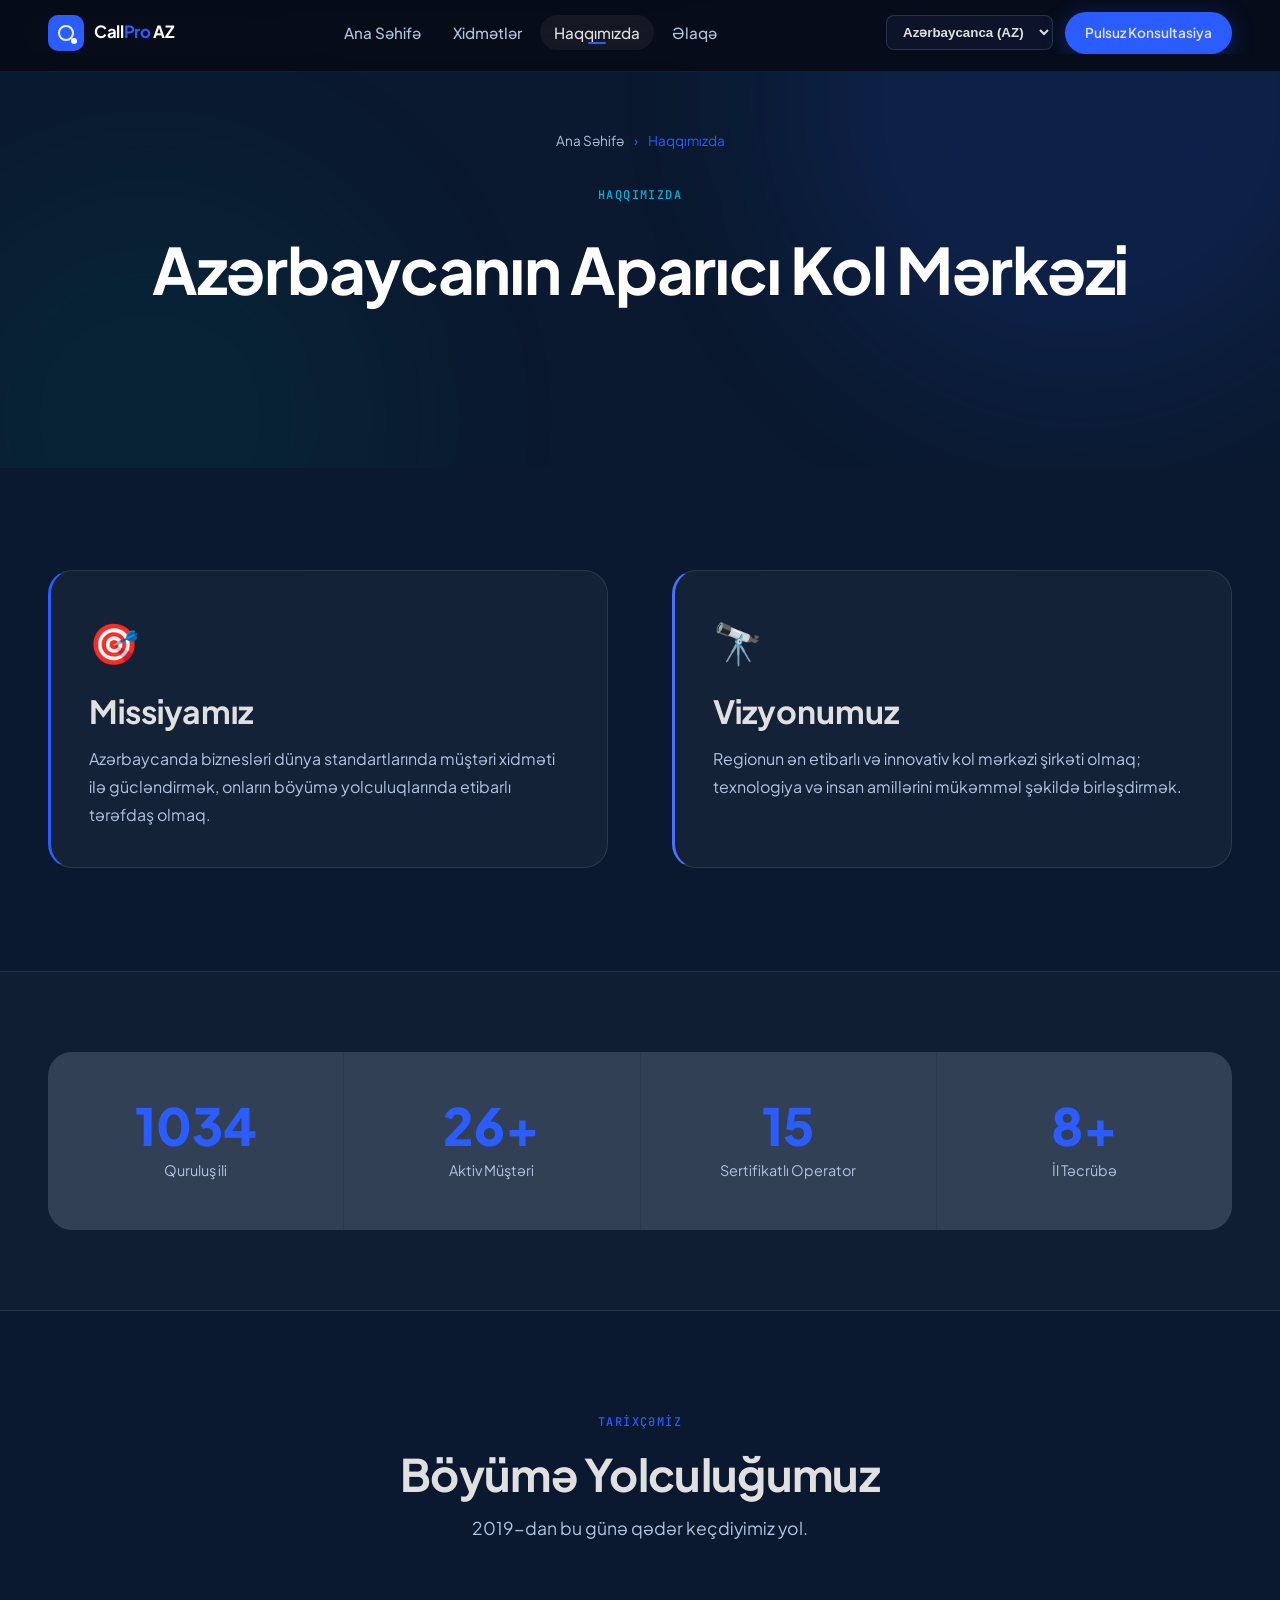
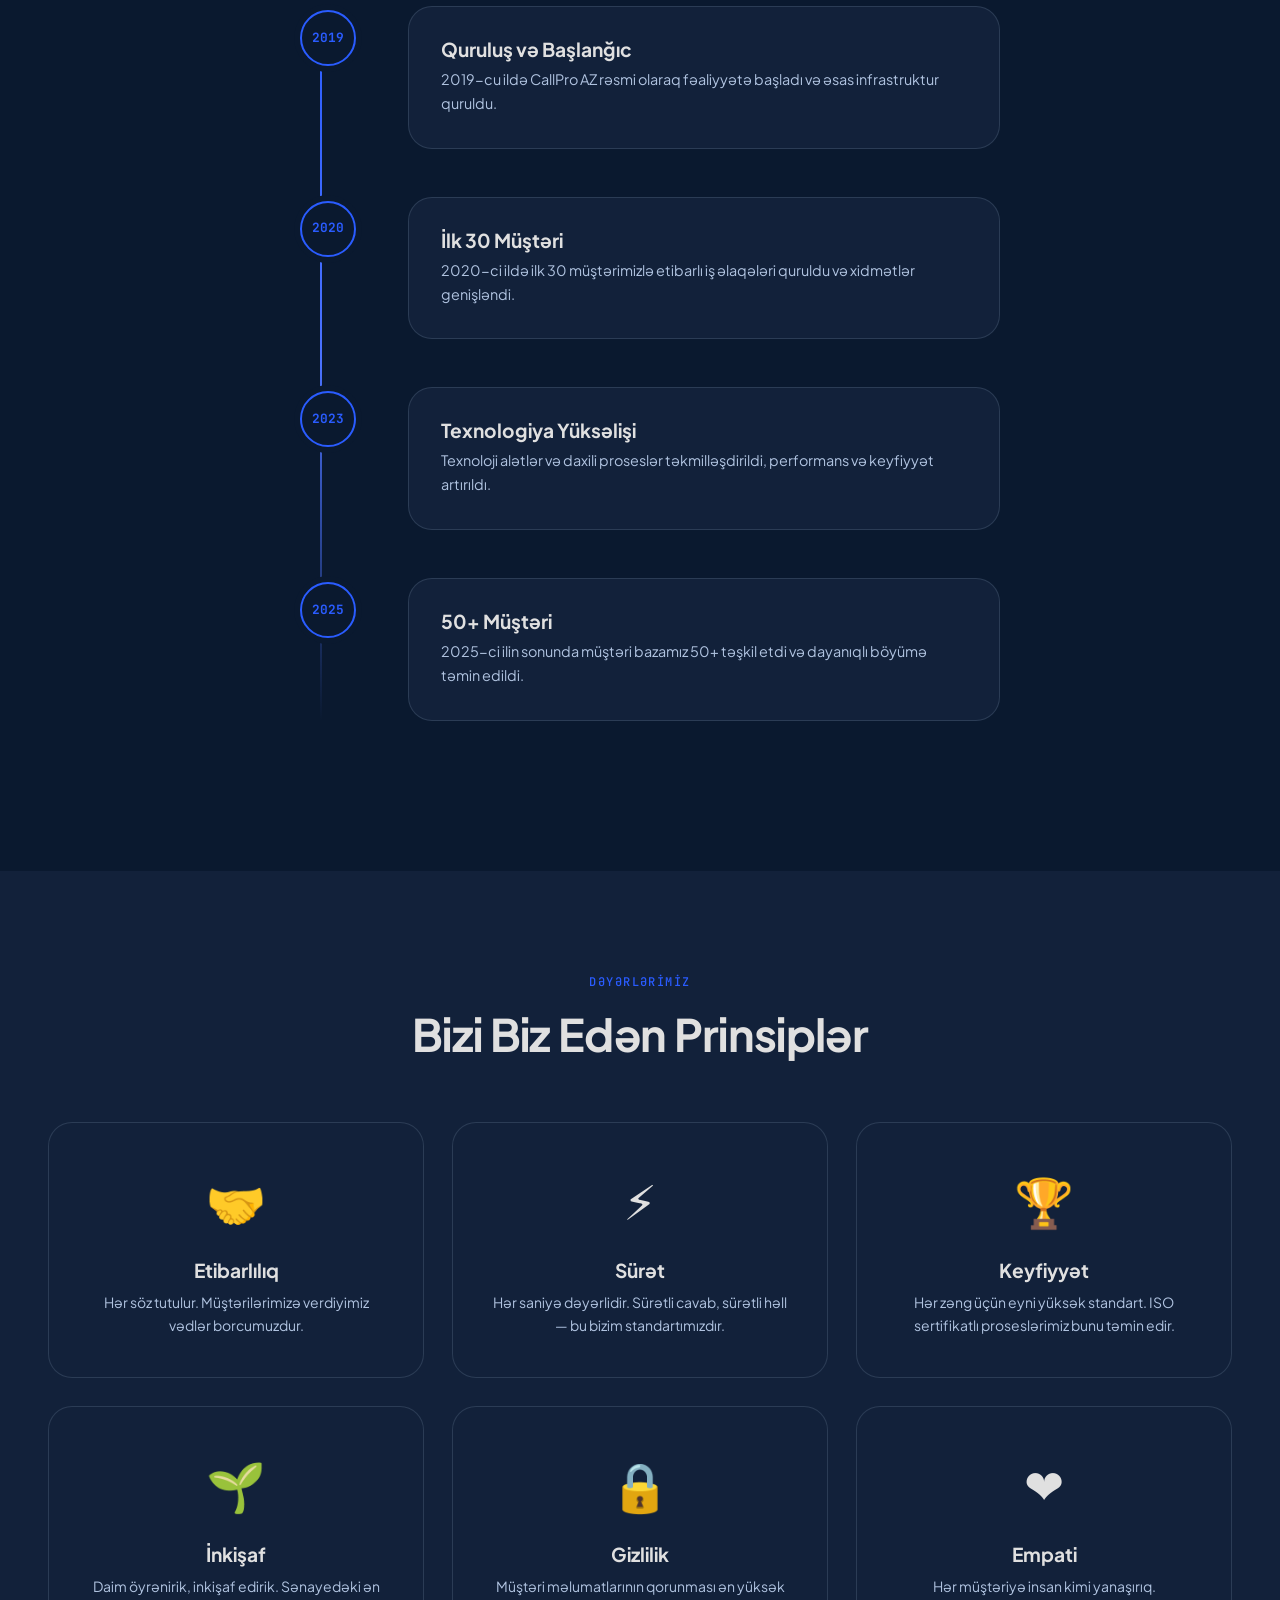
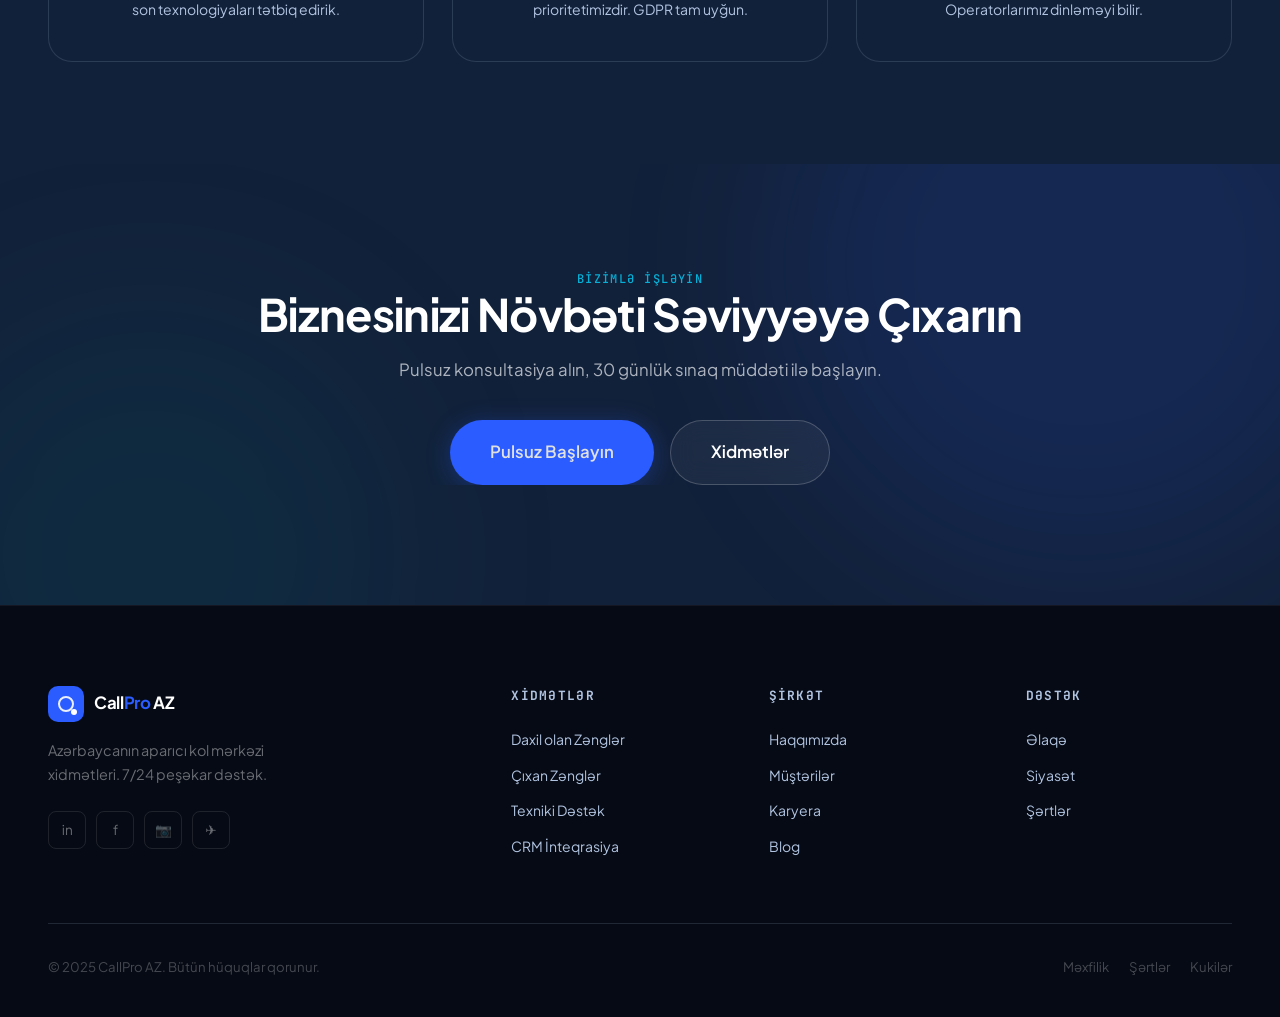
==== commit af514251: "Add files via upload" ====
--- a/about.html
+++ b/about.html
@@ -13,6 +13,14 @@
   <link rel="stylesheet" href="css/sections.css"/>
   <link rel="stylesheet" href="css/components.css"/>
   <link rel="stylesheet" href="css/responsive.css"/>
+
+  <script>
+    // Apply saved language early to avoid flicker
+    (function() {
+      const lang = localStorage.getItem('cp_lang') || 'az';
+      document.documentElement.lang = lang === 'az' ? 'az' : lang === 'ru' ? 'ru' : 'en';
+    })();
+  </script>
   <style>
     .timeline { position: relative; padding: 0; }
     .timeline::before {
@@ -103,18 +111,12 @@
       <li><a href="contact.html"  class="nav__link" data-i18n="nav_contact">Əlaqə</a></li>
     </ul>
     <div class="nav__controls">
-      <div class="lang-selector">
-        <button type="button" class="lang-btn"><span class="lang-flag">🌐</span><span class="lang-current">AZ</span><svg viewBox="0 0 24 24" fill="none" stroke="currentColor" stroke-width="2"><path d="M6 9l6 6 6-6"/></svg></button>
-        <div class="lang-dropdown">
-          <button type="button" class="lang-option active" data-lang="az"><span class="lang-flag">🇦🇿</span> Azərbaycanca</button>
-          <button type="button" class="lang-option" data-lang="en"><span class="lang-flag">🇬🇧</span> English</button>
-          <button type="button" class="lang-option" data-lang="ru"><span class="lang-flag">🇷🇺</span> Русский</button>
-        </div>
-      </div>
-      <button class="theme-toggle" aria-label="Toggle theme">
-        <svg class="icon-moon" viewBox="0 0 24 24" fill="none" stroke="currentColor" stroke-width="2"><path d="M21 12.79A9 9 0 1111.21 3a7 7 0 009.79 9.79z"/></svg>
-        <svg class="icon-sun"  viewBox="0 0 24 24" fill="none" stroke="currentColor" stroke-width="2"><circle cx="12" cy="12" r="5"/><line x1="12" y1="1" x2="12" y2="3"/><line x1="12" y1="21" x2="12" y2="23"/><line x1="4.22" y1="4.22" x2="5.64" y2="5.64"/><line x1="18.36" y1="18.36" x2="19.78" y2="19.78"/><line x1="1" y1="12" x2="3" y2="12"/><line x1="21" y1="12" x2="23" y2="12"/><line x1="4.22" y1="19.78" x2="5.64" y2="18.36"/><line x1="18.36" y1="5.64" x2="19.78" y2="4.22"/></svg>
-      </button>
+      <label for="langSelect" class="sr-only">Language</label>
+      <select id="langSelect" class="lang-select">
+        <option value="az">Azərbaycanca (AZ)</option>
+        <option value="en">English (EN)</option>
+        <option value="ru">Русский (RU)</option>
+      </select>
       <a href="contact.html" class="btn btn-primary btn-sm nav__cta" data-i18n="nav_cta">Pulsuz Konsultasiya</a>
     </div>
     <button class="nav__hamburger" aria-label="Menu"><span></span><span></span><span></span></button>
@@ -128,15 +130,12 @@
   <!-- pricing mobile link removed -->
   <a href="contact.html"  class="nav__mobile-link" data-i18n="nav_contact">Əlaqə <span>→</span></a>
   <div class="nav__mobile-controls">
-    <div class="lang-selector">
-      <button type="button" class="lang-btn"><span class="lang-flag">🌐</span><span class="lang-current">AZ</span><svg viewBox="0 0 24 24" fill="none" stroke="currentColor" stroke-width="2"><path d="M6 9l6 6 6-6"/></svg></button>
-      <div class="lang-dropdown">
-        <button type="button" class="lang-option active" data-lang="az"><span class="lang-flag">🇦🇿</span> Azərbaycanca</button>
-        <button type="button" class="lang-option" data-lang="en"><span class="lang-flag">🇬🇧</span> English</button>
-        <button type="button" class="lang-option" data-lang="ru"><span class="lang-flag">🇷🇺</span> Русский</button>
-      </div>
-    </div>
-    <button class="theme-toggle"><svg class="icon-moon" viewBox="0 0 24 24" fill="none" stroke="currentColor" stroke-width="2"><path d="M21 12.79A9 9 0 1111.21 3a7 7 0 009.79 9.79z"/></svg><svg class="icon-sun" viewBox="0 0 24 24" fill="none" stroke="currentColor" stroke-width="2"><circle cx="12" cy="12" r="5"/></svg></button>
+    <label for="langSelectMobile" class="sr-only">Language</label>
+    <select id="langSelectMobile" class="lang-select">
+      <option value="az">Azərbaycanca (AZ)</option>
+      <option value="en">English (EN)</option>
+      <option value="ru">Русский (RU)</option>
+    </select>
     <a href="contact.html" class="btn btn-primary btn-sm" style="flex:1;justify-content:center" data-i18n="nav_cta">Konsultasiya</a>
   </div>
 </div>
--- a/css/nav.css
+++ b/css/nav.css
@@ -131,114 +131,19 @@
   flex-shrink: 0;
 }
 
-/* Language selector */
-.lang-selector {
-  position: relative;
-}
-
-.lang-btn {
-  display: flex;
-  align-items: center;
-  gap: 6px;
-  padding: 8px 14px;
-  border-radius: 100px;
+
+/* Language select (native) */
+.lang-select {
+  padding: 8px 12px;
+  border-radius: 8px;
   border: 1.5px solid var(--border);
   background: var(--bg-glass);
-  backdrop-filter: blur(12px);
-  font-size: 0.85rem;
+  color: var(--text-primary);
   font-weight: 600;
-  color: white !important;
-  transition: all var(--dur-fast) var(--ease);
-  font-family: var(--font-body);
-}
-
-.lang-btn:hover {
-  border-color: var(--accent);
-  color: var(--accent);
-}
-
-.lang-btn svg {
-  width: 14px;
-  height: 14px;
-  transition: transform var(--dur-fast) var(--ease);
-}
-
-.lang-btn.open svg { transform: rotate(180deg); }
-
-.lang-dropdown {
-  position: absolute;
-  top: calc(100% + 8px);
-  right: 0;
-  background: var(--bg-card);
-  border: 1px solid var(--border);
-  border-radius: var(--radius-md);
-  padding: 8px;
-  min-width: 180px;
-  box-shadow: var(--shadow-lg);
-  opacity: 0;
-  transform: translateY(-8px) scale(0.96);
-  pointer-events: none;
-  transition: all var(--dur-fast) var(--ease);
-  z-index: 100;
-}
-
-.lang-dropdown.open {
-  opacity: 1;
-  transform: none;
-  pointer-events: all;
-}
-
-.lang-flag { font-size: 1.1rem; }
-
-/* Theme toggle */
-.theme-toggle {
-  width: 44px;
-  height: 44px;
-  border-radius: 50%;
-  border: 1.5px solid var(--border);
-  background: var(--bg-glass);
-  backdrop-filter: blur(12px);
-  display: flex;
-  align-items: center;
-  justify-content: center;
-  color: var(--text-secondary);
-  transition: all var(--dur-fast) var(--ease);
-  position: relative;
-  overflow: hidden;
-}
-
-.theme-toggle:hover {
-  border-color: var(--accent);
-  color: var(--accent);
-  transform: rotate(30deg);
-}
-
-.theme-toggle .icon-sun,
-.theme-toggle .icon-moon {
-  position: absolute;
-  transition: all var(--dur-med) var(--ease-bounce);
-  width: 18px;
-  height: 18px;
-}
-
-[data-theme="dark"] .theme-toggle .icon-sun {
-  opacity: 1;
-  transform: scale(1) rotate(0deg);
-}
-[data-theme="dark"] .theme-toggle .icon-moon {
-  opacity: 0;
-  transform: scale(0) rotate(90deg);
-}
-[data-theme="light"] .theme-toggle .icon-sun,
-:root:not([data-theme]) .theme-toggle .icon-sun {
-  opacity: 0;
-  transform: scale(0) rotate(-90deg);
-}
-[data-theme="light"] .theme-toggle .icon-moon,
-:root:not([data-theme]) .theme-toggle .icon-moon {
-  opacity: 1;
-  transform: scale(1) rotate(0deg);
-}
+}
+
+/* Accessibility: visually hidden label */
+.sr-only { position: absolute !important; width: 1px; height: 1px; padding: 0; margin: -1px; overflow: hidden; clip: rect(0,0,0,0); white-space: nowrap; border: 0; }
 
 /* CTA button */
 .nav__cta { display: inline-flex; }
@@ -342,36 +247,4 @@
 
 @media (max-width: 480px) {
   .nav__logo-text { display: none; }
-}/* Hide nav controls everywhere and remove glow effects */
-.nav__controls,
-.nav__mobile-controls {
-  display: none !important;
-}
-
-.cursor-glow,
-.svc-detail__glow,
-.hero__orb,
-.hero__scroll,
-.hero__float-card::before {
-  display: none !important;
-}
-
-.nav,
-.nav__logo-mark,
-.lang-btn,
-.theme-toggle,
-.nav__hamburger,
-.nav__mobile-link,
-.card,
-.service-card,
-.pricing-card,
-.hero__phone,
-.hero__phone-screen,
-.hero__float-card,
-.btn-primary,
-.btn-ghost {
-  box-shadow: none !important;
-  text-shadow: none !important;
-  filter: none !important;
-  backdrop-filter: none !important;
-}
+}
